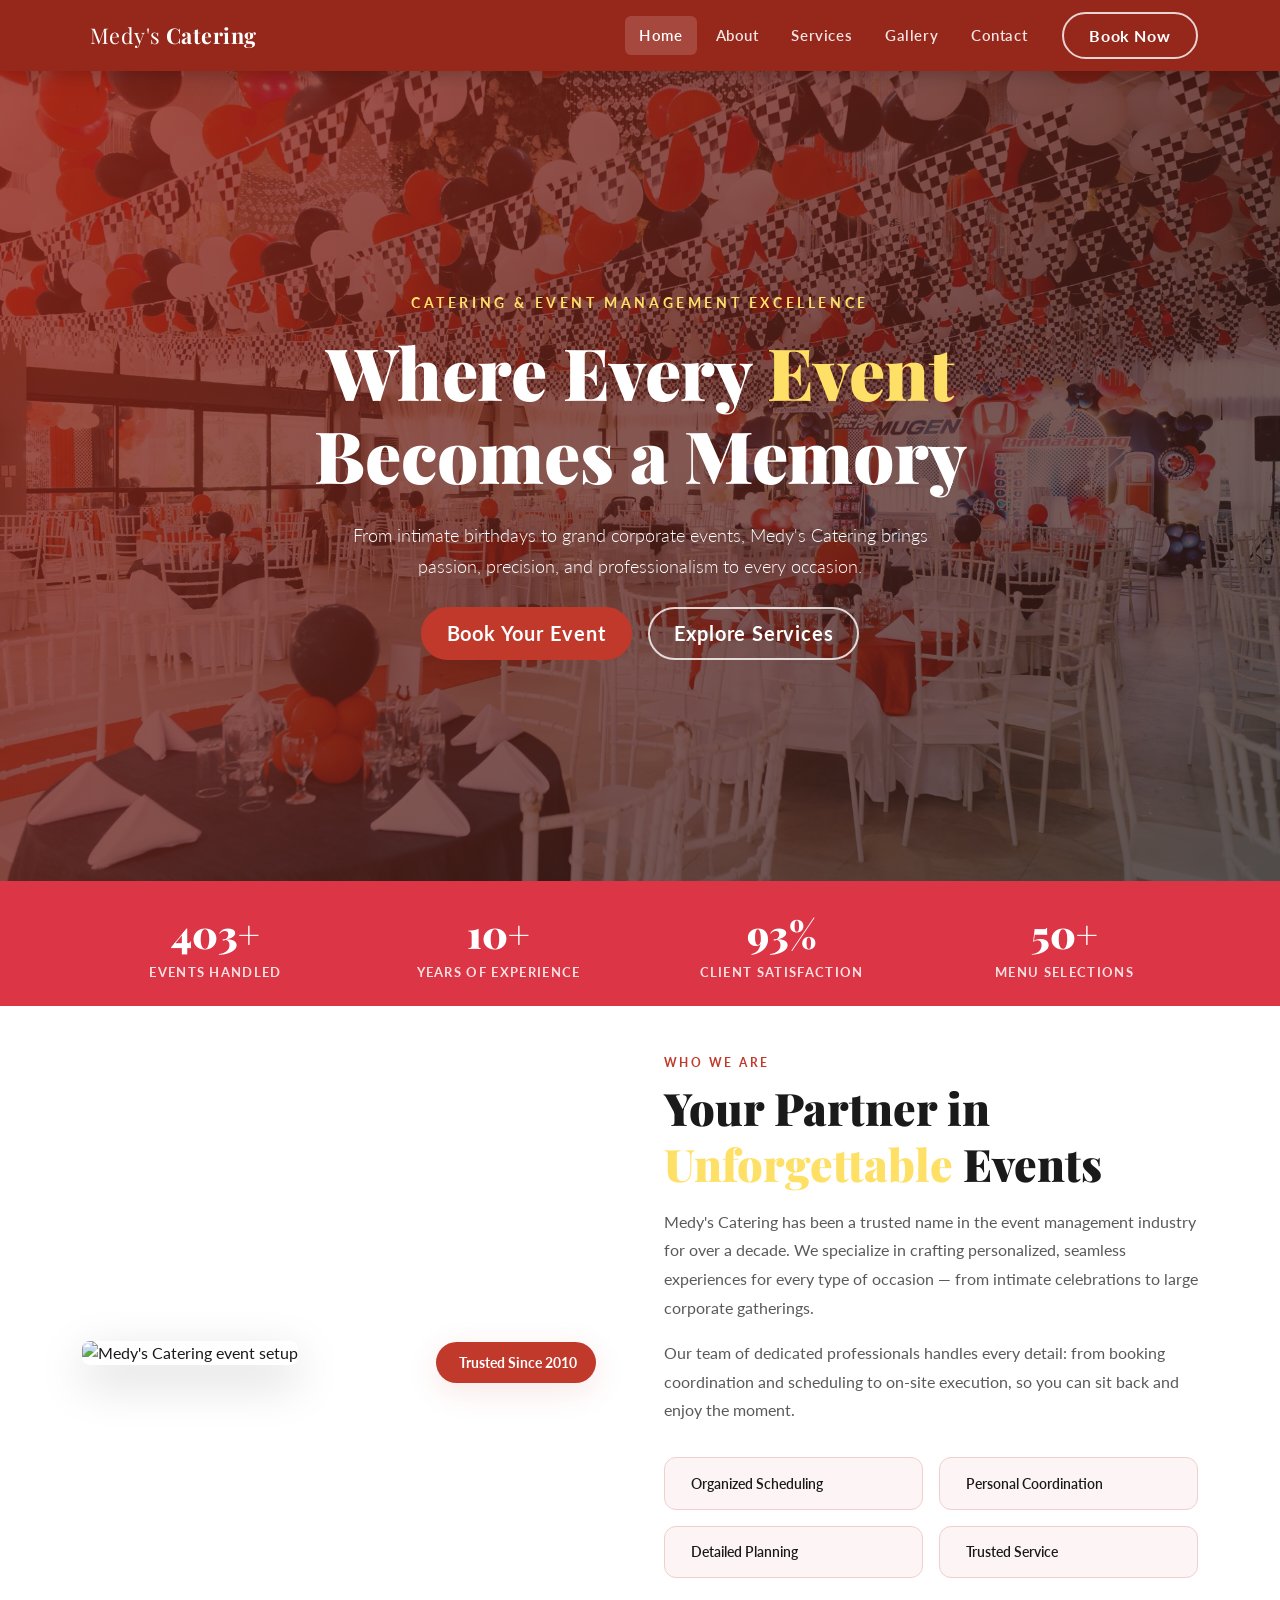
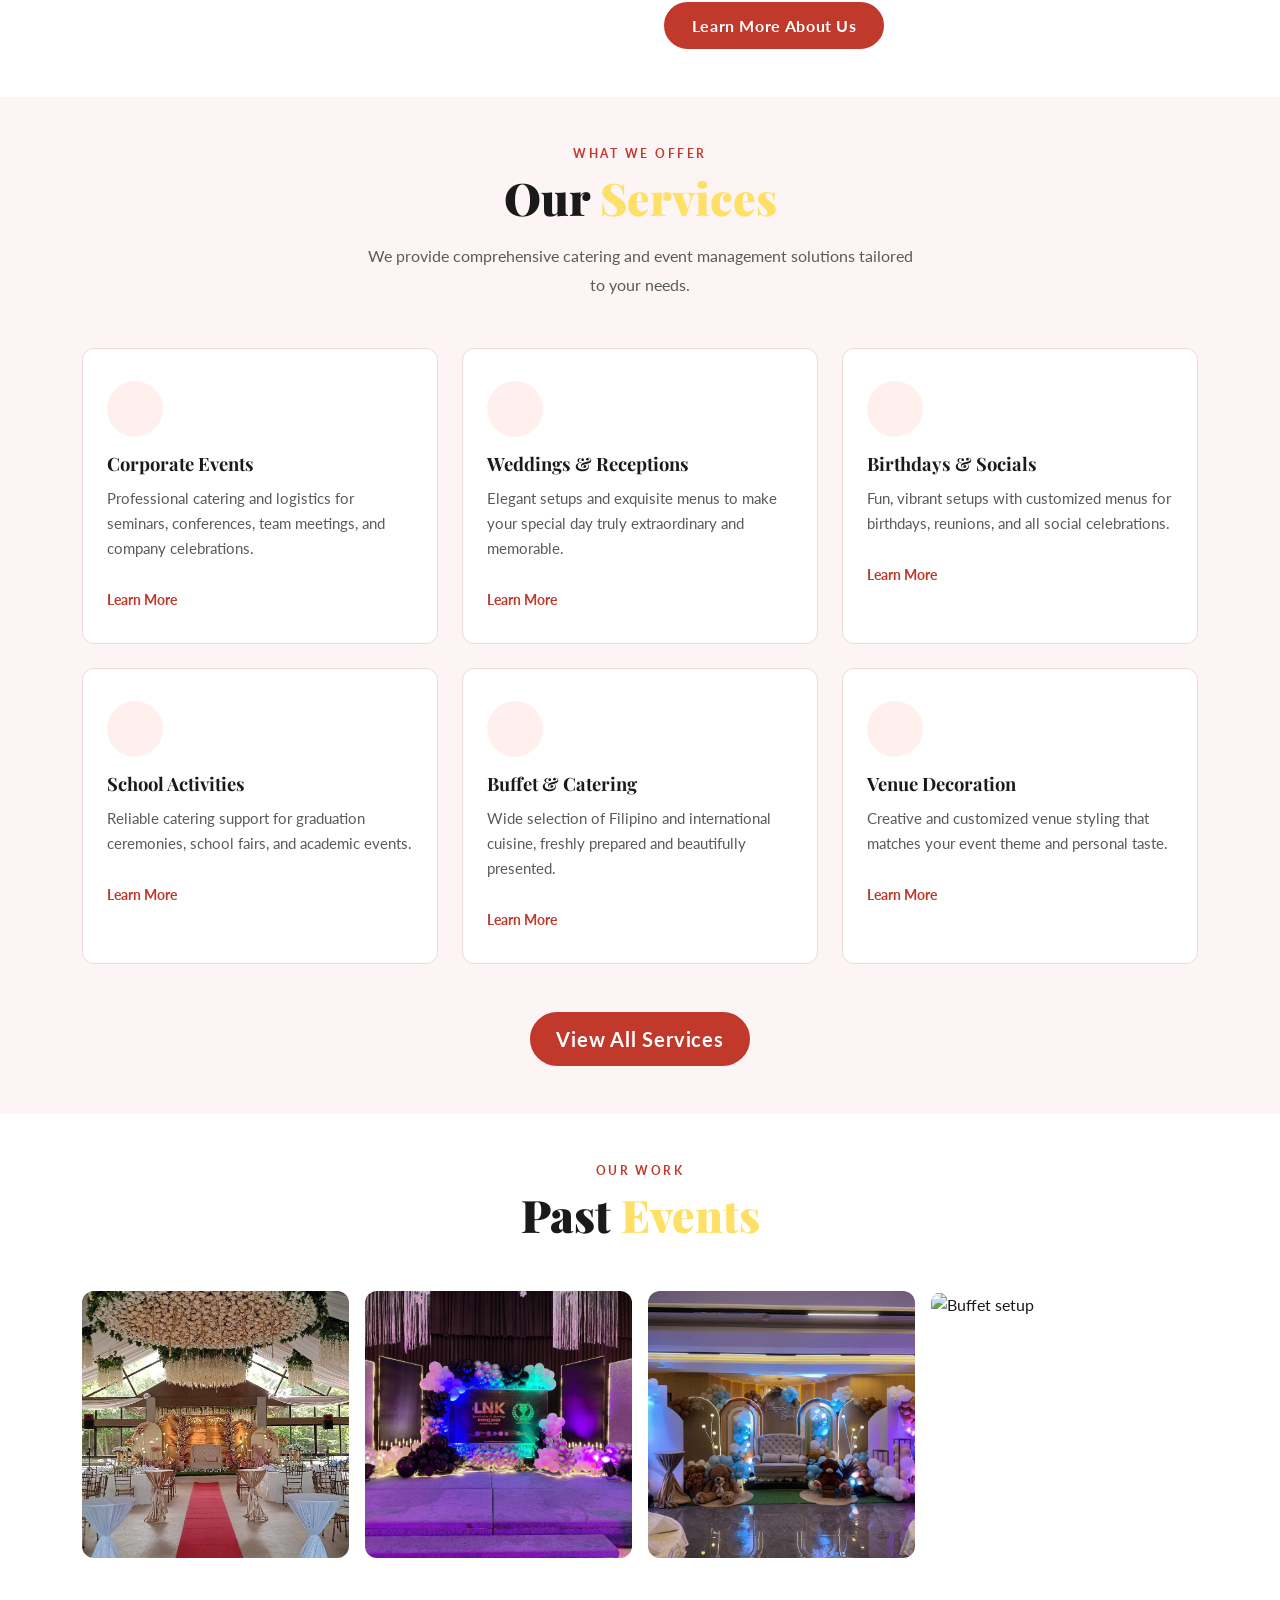
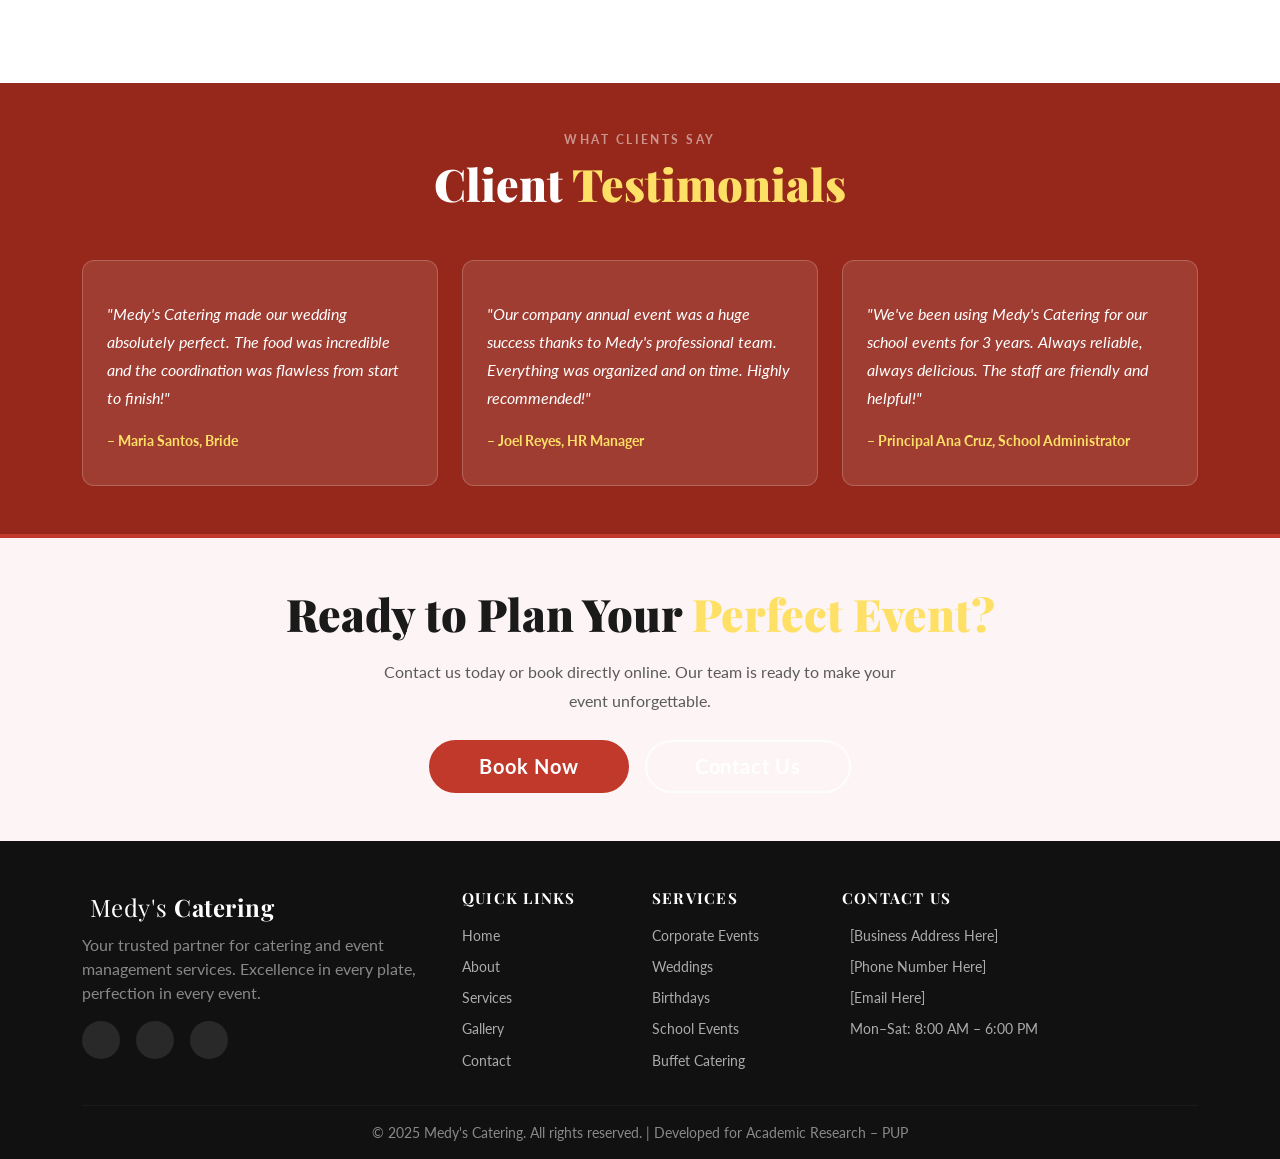
==== index.html @ e6674b58 "adding booking site" ====
<!DOCTYPE html>
<html lang="en">
<head>
  <meta charset="UTF-8" />
  <meta name="viewport" content="width=device-width, initial-scale=1.0"/>
  <title>Medy's Catering – Home</title>
  <!-- Bootstrap 5 CSS -->
  <link href="https://cdnjs.cloudflare.com/ajax/libs/bootstrap/5.3.2/css/bootstrap.min.css" rel="stylesheet"/>
  <!-- Bootstrap Icons -->
  <link href="https://cdnjs.cloudflare.com/ajax/libs/bootstrap-icons/1.11.3/font/bootstrap-icons.min.css" rel="stylesheet"/>
  <!-- Google Fonts -->
  <link href="https://fonts.googleapis.com/css2?family=Playfair+Display:wght@700;900&family=Lato:wght@300;400;700&display=swap" rel="stylesheet"/>
  <link rel="stylesheet" href="assets/style.css"/>
</head>
<body>

<!-- ========== NAVBAR ========== -->
<nav class="navbar navbar-expand-lg navbar-dark sticky-top mc-navbar">
  <div class="container">
    <a class="navbar-brand d-flex align-items-center gap-2" href="index.html">
      <span class="mc-logo-icon"><i class="bi bi-award-fill"></i></span>
      <span class="mc-brand-text">Medy's<strong> Catering</strong></span>
    </a>
    <button class="navbar-toggler" type="button" data-bs-toggle="collapse" data-bs-target="#navMenu">
      <span class="navbar-toggler-icon"></span>
    </button>
    <div class="collapse navbar-collapse" id="navMenu">
      <ul class="navbar-nav ms-auto align-items-lg-center gap-lg-1">
        <li class="nav-item"><a class="nav-link active" href="index.html">Home</a></li>
        <li class="nav-item"><a class="nav-link" href="about.html">About</a></li>
        <li class="nav-item"><a class="nav-link" href="services.html">Services</a></li>
        <li class="nav-item"><a class="nav-link" href="gallery.html">Gallery</a></li>
        <li class="nav-item"><a class="nav-link" href="contact.html">Contact</a></li>
        <li class="nav-item ms-lg-3">
          <a class="btn mc-btn-outline" href="booking.html">Book Now</a>
        </li>
      </ul>
    </div>
  </div>
</nav>

<!-- ========== HERO ========== -->
<section class="mc-hero d-flex align-items-center">
  <div class="mc-hero-overlay"></div>
  <div class="container position-relative z-1 text-white text-center py-5">
    <p class="mc-hero-tagline animate-fade-up">Catering &amp; Event Management Excellence</p>
    <h1 class="mc-hero-title animate-fade-up delay-1">Where Every <span class="mc-accent">Event</span><br>Becomes a Memory</h1>
    <p class="mc-hero-sub animate-fade-up delay-2 mx-auto">From intimate birthdays to grand corporate events, Medy's Catering brings passion, precision, and professionalism to every occasion.</p>
    <div class="d-flex flex-wrap justify-content-center gap-3 mt-4 animate-fade-up delay-3">
      <a href="booking.html" class="btn mc-btn-primary btn-lg px-4">Book Your Event</a>
      <a href="services.html" class="btn mc-btn-outline btn-lg px-4">Explore Services</a>
    </div>
  </div>
</section>

<!-- ========== STATS STRIP ========== -->
<section class="mc-stats py-4 bg-danger text-white">
  <div class="container">
    <div class="row text-center g-3">
      <div class="col-6 col-md-3">
        <div class="mc-stat-num">500+</div>
        <div class="mc-stat-label">Events Handled</div>
      </div>
      <div class="col-6 col-md-3">
        <div class="mc-stat-num">10+</div>
        <div class="mc-stat-label">Years of Experience</div>
      </div>
      <div class="col-6 col-md-3">
        <div class="mc-stat-num">98%</div>
        <div class="mc-stat-label">Client Satisfaction</div>
      </div>
      <div class="col-6 col-md-3">
        <div class="mc-stat-num">50+</div>
        <div class="mc-stat-label">Menu Selections</div>
      </div>
    </div>
  </div>
</section>

<!-- ========== INTRO SECTION ========== -->
<section class="py-5 mc-section">
  <div class="container">
    <div class="row align-items-center g-5">
      <div class="col-lg-6">
        <!-- REPLACE: photo from a past event handled by Medy's Catering (indoor dining setup or buffet table) -->
        <div class="mc-img-frame">
          <img src="https://images.unsplash.com/photo-1555244162-803834f70033?w=800&q=80" 
               alt="Medy's Catering event setup" class="img-fluid rounded-3 shadow-lg"/>
          <!-- ^^^ COMMENT: Replace src above with actual past event photo from Medy's Catering ^^^ -->
          <div class="mc-img-badge">
            <i class="bi bi-star-fill me-1"></i> Trusted Since 2010
          </div>
        </div>
      </div>
      <div class="col-lg-6">
        <p class="mc-section-pre">Who We Are</p>
        <h2 class="mc-section-title">Your Partner in <span class="mc-accent">Unforgettable</span> Events</h2>
        <p class="mc-body-text">Medy's Catering has been a trusted name in the event management industry for over a decade. We specialize in crafting personalized, seamless experiences for every type of occasion — from intimate celebrations to large corporate gatherings.</p>
        <p class="mc-body-text">Our team of dedicated professionals handles every detail: from booking coordination and scheduling to on-site execution, so you can sit back and enjoy the moment.</p>
        <div class="row g-3 mt-2">
          <div class="col-6">
            <div class="mc-feature-card">
              <i class="bi bi-calendar-check mc-feature-icon"></i>
              <p class="mb-0">Organized Scheduling</p>
            </div>
          </div>
          <div class="col-6">
            <div class="mc-feature-card">
              <i class="bi bi-chat-heart mc-feature-icon"></i>
              <p class="mb-0">Personal Coordination</p>
            </div>
          </div>
          <div class="col-6">
            <div class="mc-feature-card">
              <i class="bi bi-clipboard2-check mc-feature-icon"></i>
              <p class="mb-0">Detailed Planning</p>
            </div>
          </div>
          <div class="col-6">
            <div class="mc-feature-card">
              <i class="bi bi-shield-check mc-feature-icon"></i>
              <p class="mb-0">Trusted Service</p>
            </div>
          </div>
        </div>
        <a href="about.html" class="btn mc-btn-primary mt-4">Learn More About Us</a>
      </div>
    </div>
  </div>
</section>

<!-- ========== SERVICES PREVIEW ========== -->
<section class="py-5 mc-section mc-section-alt">
  <div class="container">
    <div class="text-center mb-5">
      <p class="mc-section-pre">What We Offer</p>
      <h2 class="mc-section-title">Our <span class="mc-accent">Services</span></h2>
      <p class="mc-body-text mx-auto" style="max-width:550px;">We provide comprehensive catering and event management solutions tailored to your needs.</p>
    </div>
    <div class="row g-4">
      <div class="col-md-6 col-lg-4">
        <div class="mc-service-card h-100">
          <div class="mc-service-icon"><i class="bi bi-building"></i></div>
          <h5 class="mc-service-title">Corporate Events</h5>
          <p class="mc-service-desc">Professional catering and logistics for seminars, conferences, team meetings, and company celebrations.</p>
          <a href="services.html" class="mc-link">Learn More <i class="bi bi-arrow-right"></i></a>
        </div>
      </div>
      <div class="col-md-6 col-lg-4">
        <div class="mc-service-card h-100">
          <div class="mc-service-icon"><i class="bi bi-heart"></i></div>
          <h5 class="mc-service-title">Weddings & Receptions</h5>
          <p class="mc-service-desc">Elegant setups and exquisite menus to make your special day truly extraordinary and memorable.</p>
          <a href="services.html" class="mc-link">Learn More <i class="bi bi-arrow-right"></i></a>
        </div>
      </div>
      <div class="col-md-6 col-lg-4">
        <div class="mc-service-card h-100">
          <div class="mc-service-icon"><i class="bi bi-balloon-heart"></i></div>
          <h5 class="mc-service-title">Birthdays & Socials</h5>
          <p class="mc-service-desc">Fun, vibrant setups with customized menus for birthdays, reunions, and all social celebrations.</p>
          <a href="services.html" class="mc-link">Learn More <i class="bi bi-arrow-right"></i></a>
        </div>
      </div>
      <div class="col-md-6 col-lg-4">
        <div class="mc-service-card h-100">
          <div class="mc-service-icon"><i class="bi bi-mortarboard"></i></div>
          <h5 class="mc-service-title">School Activities</h5>
          <p class="mc-service-desc">Reliable catering support for graduation ceremonies, school fairs, and academic events.</p>
          <a href="services.html" class="mc-link">Learn More <i class="bi bi-arrow-right"></i></a>
        </div>
      </div>
      <div class="col-md-6 col-lg-4">
        <div class="mc-service-card h-100">
          <div class="mc-service-icon"><i class="bi bi-utensils"></i></div>
          <h5 class="mc-service-title">Buffet & Catering</h5>
          <p class="mc-service-desc">Wide selection of Filipino and international cuisine, freshly prepared and beautifully presented.</p>
          <a href="services.html" class="mc-link">Learn More <i class="bi bi-arrow-right"></i></a>
        </div>
      </div>
      <div class="col-md-6 col-lg-4">
        <div class="mc-service-card h-100">
          <div class="mc-service-icon"><i class="bi bi-layout-text-window"></i></div>
          <h5 class="mc-service-title">Venue Decoration</h5>
          <p class="mc-service-desc">Creative and customized venue styling that matches your event theme and personal taste.</p>
          <a href="services.html" class="mc-link">Learn More <i class="bi bi-arrow-right"></i></a>
        </div>
      </div>
    </div>
    <div class="text-center mt-5">
      <a href="services.html" class="btn mc-btn-primary btn-lg px-4">View All Services</a>
    </div>
  </div>
</section>

<!-- ========== GALLERY TEASER ========== -->
<section class="py-5 mc-section">
  <div class="container">
    <div class="text-center mb-5">
      <p class="mc-section-pre">Our Work</p>
      <h2 class="mc-section-title">Past <span class="mc-accent">Events</span></h2>
    </div>
    <div class="row g-3">
      <!-- COMMENT: Replace all img src below with actual past event photos from Medy's Catering -->
      <div class="col-6 col-md-4 col-lg-3">
        <div class="mc-gallery-thumb">
          <!-- REPLACE: photo of a Medy's Catering past wedding/reception event -->
          <img src="pictures/pic2.jpg" alt="Wedding event" class="img-fluid"/>
          <div class="mc-gallery-overlay"><span>Wedding Reception</span></div>
        </div>
      </div>
      <div class="col-6 col-md-4 col-lg-3">
        <div class="mc-gallery-thumb">
          <!-- REPLACE: photo of a Medy's Catering past corporate event -->
          <img src="pictures/piccorp1.jpg" alt="Corporate event" class="img-fluid"/>
          <div class="mc-gallery-overlay"><span>Corporate Event</span></div>
        </div>
      </div>
      <div class="col-6 col-md-4 col-lg-3">
        <div class="mc-gallery-thumb">
          <!-- REPLACE: photo of a Medy's Catering past birthday event -->
          <img src="pictures/picbirth.jpg" alt="Birthday party" class="img-fluid"/>
          <div class="mc-gallery-overlay"><span>Birthday Party</span></div>
        </div>
      </div>
      <div class="col-6 col-md-4 col-lg-3">
        <div class="mc-gallery-thumb">
          <!-- REPLACE: photo of a Medy's Catering past buffet/food setup -->
          <img src="https://images.unsplash.com/photo-1555244162-803834f70033?w=400&q=80" alt="Buffet setup" class="img-fluid"/>
          <div class="mc-gallery-overlay"><span>Buffet Setup</span></div>
        </div>
      </div>
    </div>
    <div class="text-center mt-4">
      <a href="gallery.html" class="btn mc-btn-outline btn-lg px-4">View Full Gallery</a>
    </div>
  </div>
</section>

<!-- ========== TESTIMONIALS ========== -->
<section class="py-5 mc-section mc-section-red text-white">
  <div class="container">
    <div class="text-center mb-5">
      <p class="mc-section-pre text-white-50">What Clients Say</p>
      <h2 class="mc-section-title text-white">Client <span style="color:#ffe066">Testimonials</span></h2>
    </div>
    <div class="row g-4">
      <div class="col-md-4">
        <div class="mc-testimonial-card">
          <div class="mc-stars mb-2"><i class="bi bi-star-fill"></i><i class="bi bi-star-fill"></i><i class="bi bi-star-fill"></i><i class="bi bi-star-fill"></i><i class="bi bi-star-fill"></i></div>
          <p>"Medy's Catering made our wedding absolutely perfect. The food was incredible and the coordination was flawless from start to finish!"</p>
          <div class="mc-testimonial-author">– Maria Santos, Bride</div>
        </div>
      </div>
      <div class="col-md-4">
        <div class="mc-testimonial-card">
          <div class="mc-stars mb-2"><i class="bi bi-star-fill"></i><i class="bi bi-star-fill"></i><i class="bi bi-star-fill"></i><i class="bi bi-star-fill"></i><i class="bi bi-star-fill"></i></div>
          <p>"Our company annual event was a huge success thanks to Medy's professional team. Everything was organized and on time. Highly recommended!"</p>
          <div class="mc-testimonial-author">– Joel Reyes, HR Manager</div>
        </div>
      </div>
      <div class="col-md-4">
        <div class="mc-testimonial-card">
          <div class="mc-stars mb-2"><i class="bi bi-star-fill"></i><i class="bi bi-star-fill"></i><i class="bi bi-star-fill"></i><i class="bi bi-star-fill"></i><i class="bi bi-star-half"></i></div>
          <p>"We've been using Medy's Catering for our school events for 3 years. Always reliable, always delicious. The staff are friendly and helpful!"</p>
          <div class="mc-testimonial-author">– Principal Ana Cruz, School Administrator</div>
        </div>
      </div>
    </div>
  </div>
</section>

<!-- ========== CTA ========== -->
<section class="py-5 mc-cta text-center">
  <div class="container">
    <h2 class="mc-section-title">Ready to Plan Your <span class="mc-accent">Perfect Event?</span></h2>
    <p class="mc-body-text mx-auto mb-4" style="max-width:520px;">Contact us today or book directly online. Our team is ready to make your event unforgettable.</p>
    <div class="d-flex flex-wrap justify-content-center gap-3">
      <a href="booking.html" class="btn mc-btn-primary btn-lg px-5">Book Now</a>
      <a href="contact.html" class="btn mc-btn-outline btn-lg px-5">Contact Us</a>
    </div>
  </div>
</section>

<!-- ========== FOOTER ========== -->
<footer class="mc-footer pt-5 pb-3">
  <div class="container">
    <div class="row g-4">
      <div class="col-lg-4">
        <div class="mc-brand-text fs-4 mb-2"><i class="bi bi-award-fill mc-accent me-2"></i>Medy's<strong> Catering</strong></div>
        <p class="text-white-50">Your trusted partner for catering and event management services. Excellence in every plate, perfection in every event.</p>
        <div class="d-flex gap-3 mt-3">
          <a href="#" class="mc-social-icon"><i class="bi bi-facebook"></i></a>
          <a href="#" class="mc-social-icon"><i class="bi bi-instagram"></i></a>
          <a href="#" class="mc-social-icon"><i class="bi bi-messenger"></i></a>
        </div>
      </div>
      <div class="col-6 col-lg-2">
        <h6 class="mc-footer-heading">Quick Links</h6>
        <ul class="mc-footer-links">
          <li><a href="index.html">Home</a></li>
          <li><a href="about.html">About</a></li>
          <li><a href="services.html">Services</a></li>
          <li><a href="gallery.html">Gallery</a></li>
          <li><a href="contact.html">Contact</a></li>
        </ul>
      </div>
      <div class="col-6 col-lg-2">
        <h6 class="mc-footer-heading">Services</h6>
        <ul class="mc-footer-links">
          <li><a href="services.html">Corporate Events</a></li>
          <li><a href="services.html">Weddings</a></li>
          <li><a href="services.html">Birthdays</a></li>
          <li><a href="services.html">School Events</a></li>
          <li><a href="services.html">Buffet Catering</a></li>
        </ul>
      </div>
      <div class="col-lg-4">
        <h6 class="mc-footer-heading">Contact Us</h6>
        <ul class="mc-footer-links">
          <li><i class="bi bi-geo-alt-fill mc-accent me-2"></i><!-- REPLACE: Add actual address of Medy's Catering --> [Business Address Here]</li>
          <li><i class="bi bi-telephone-fill mc-accent me-2"></i><!-- REPLACE: Add actual phone number --> [Phone Number Here]</li>
          <li><i class="bi bi-envelope-fill mc-accent me-2"></i><!-- REPLACE: Add actual email --> [Email Here]</li>
          <li><i class="bi bi-clock-fill mc-accent me-2"></i>Mon–Sat: 8:00 AM – 6:00 PM</li>
        </ul>
      </div>
    </div>
    <hr class="mc-footer-hr mt-4"/>
    <p class="text-center text-white-50 small mb-0">&copy; 2025 Medy's Catering. All rights reserved. | Developed for Academic Research – PUP</p>
  </div>
</footer>

<!-- Bootstrap JS -->
<script src="https://cdnjs.cloudflare.com/ajax/libs/bootstrap/5.3.2/js/bootstrap.bundle.min.js"></script>
<script src="assets/script.js"></script>
</body>
</html>
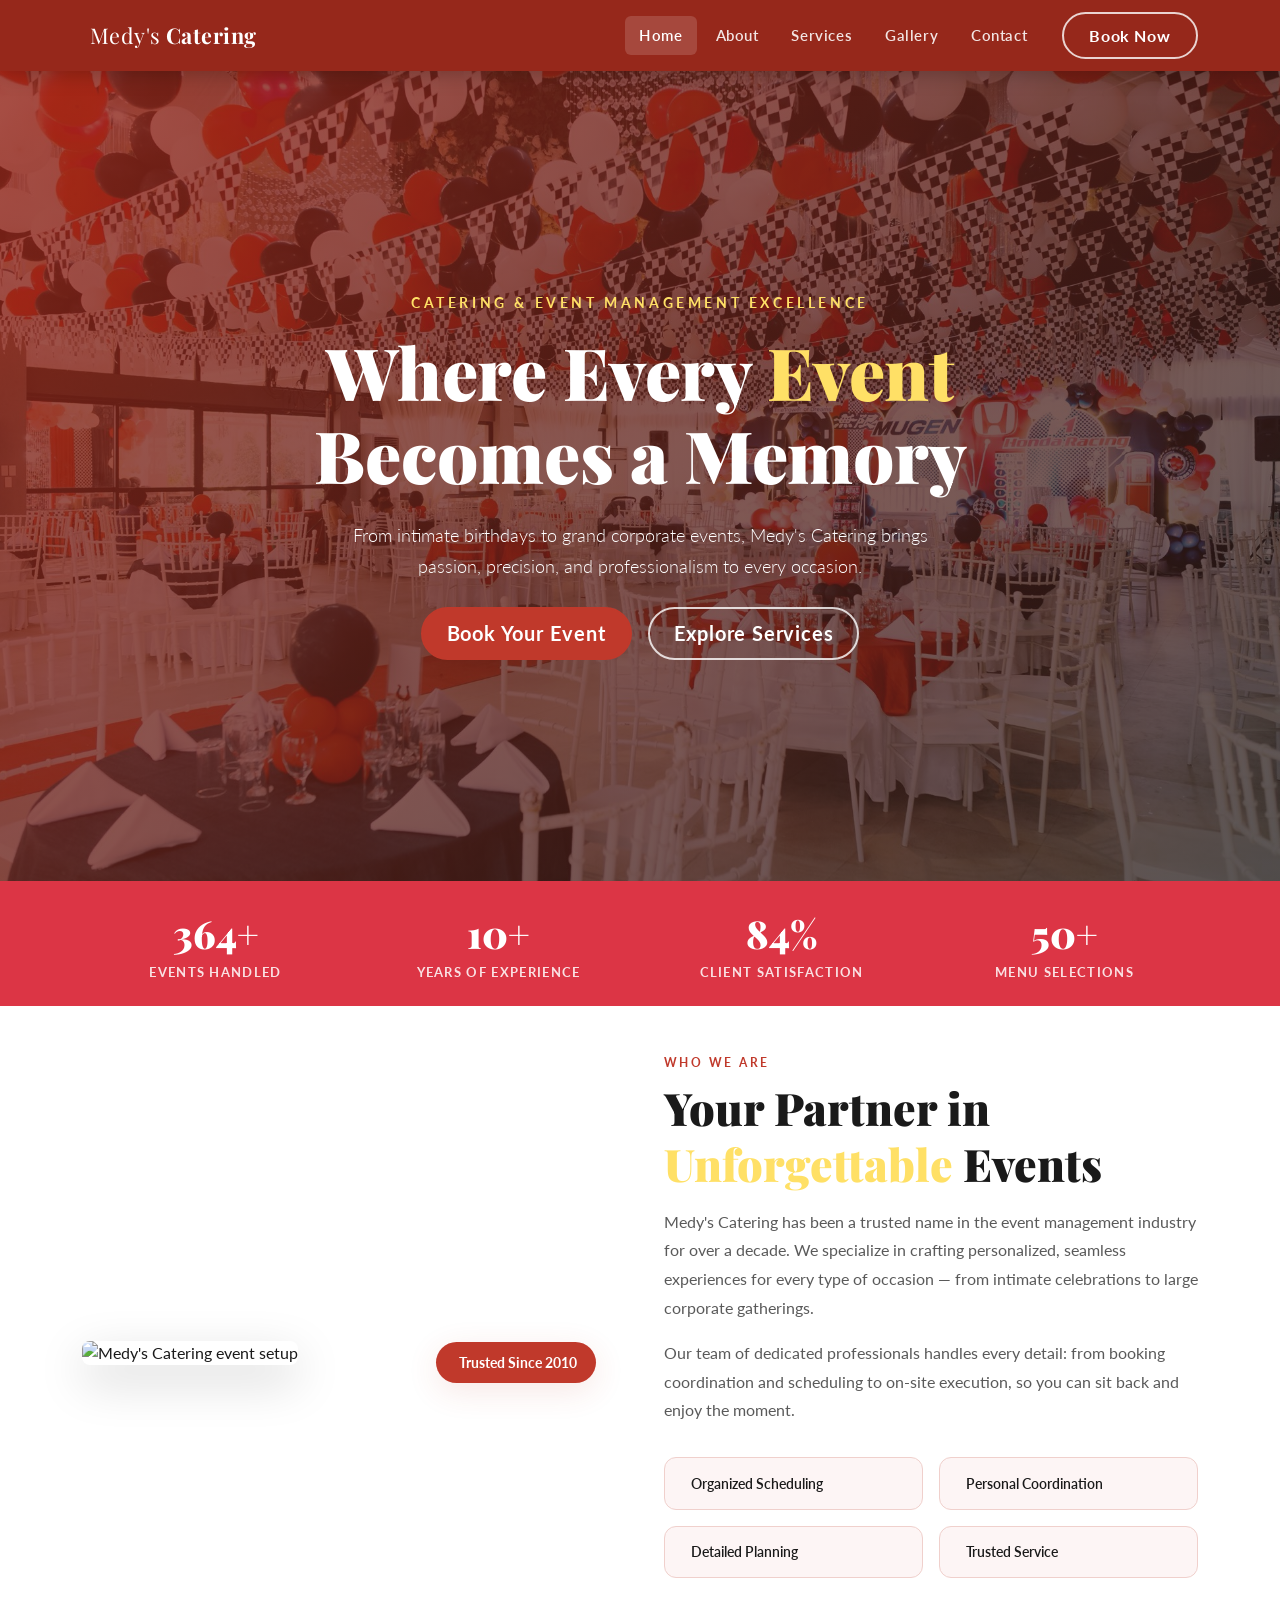
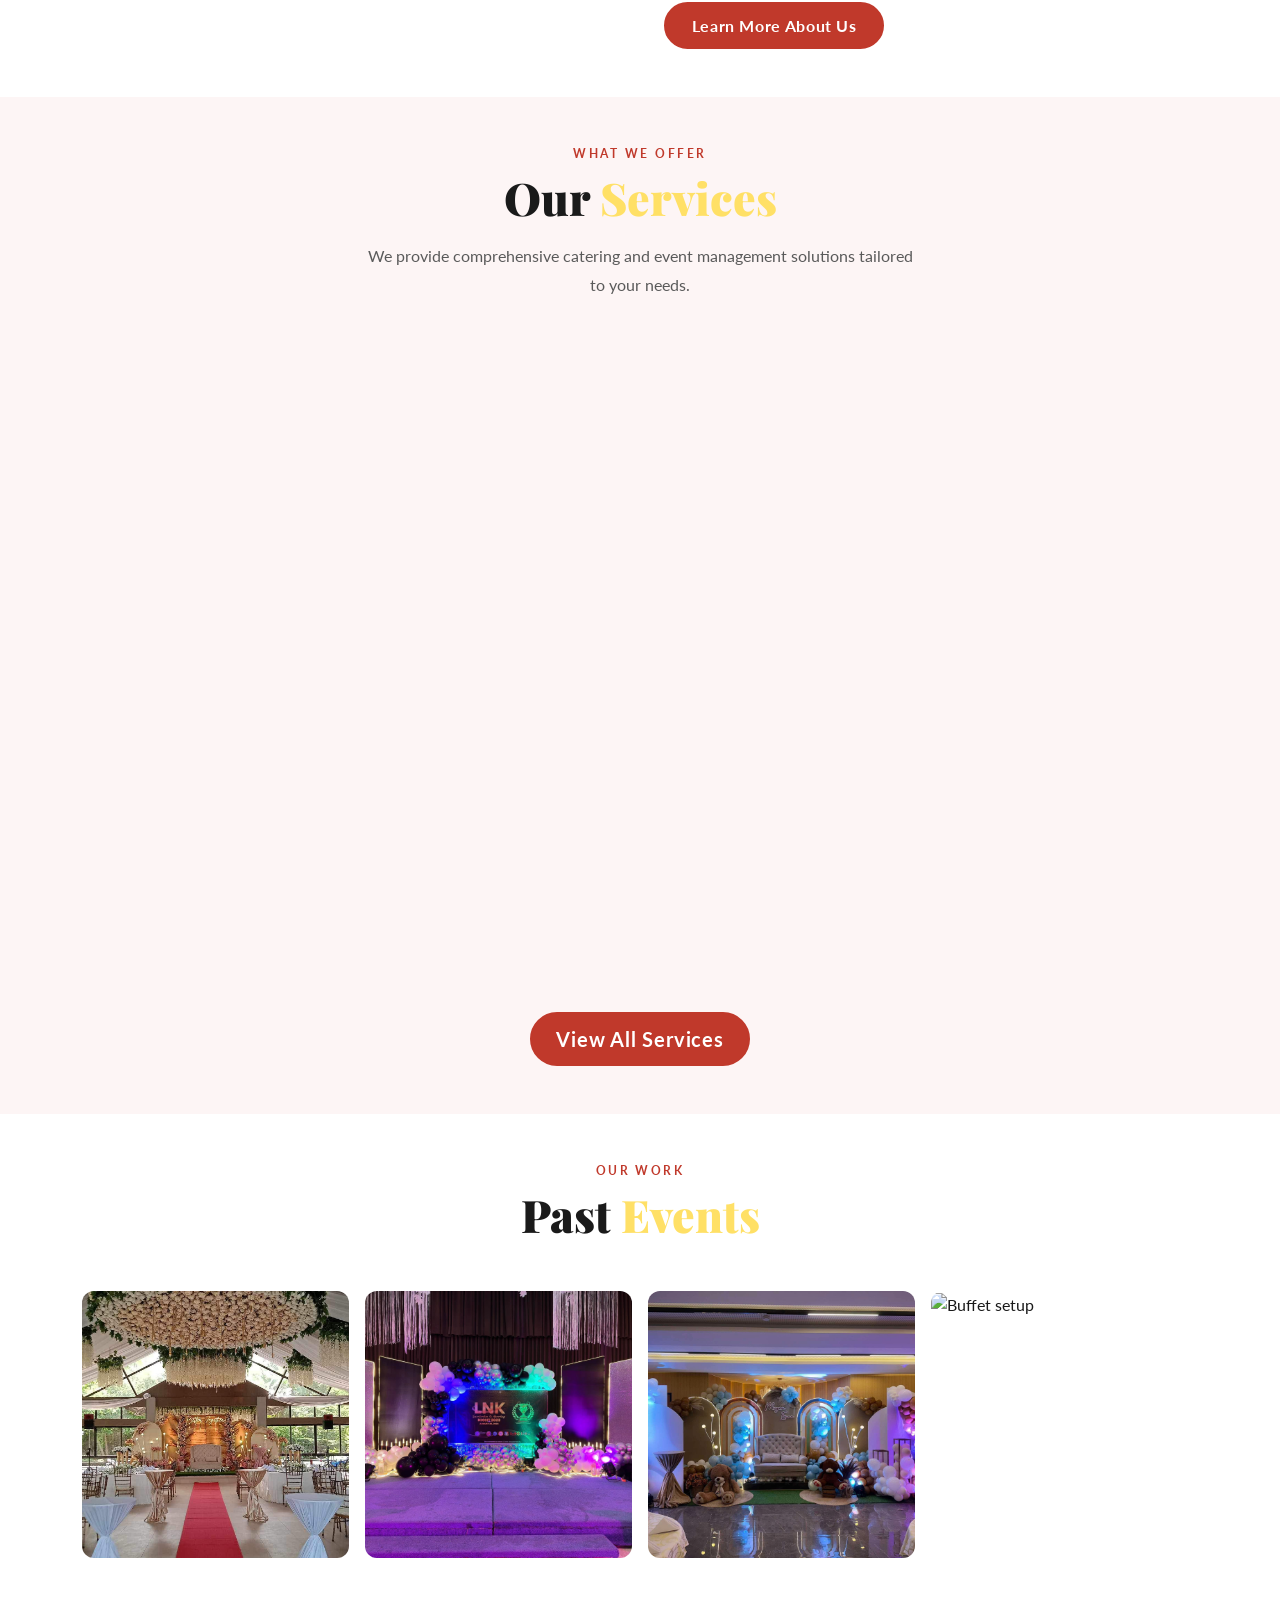
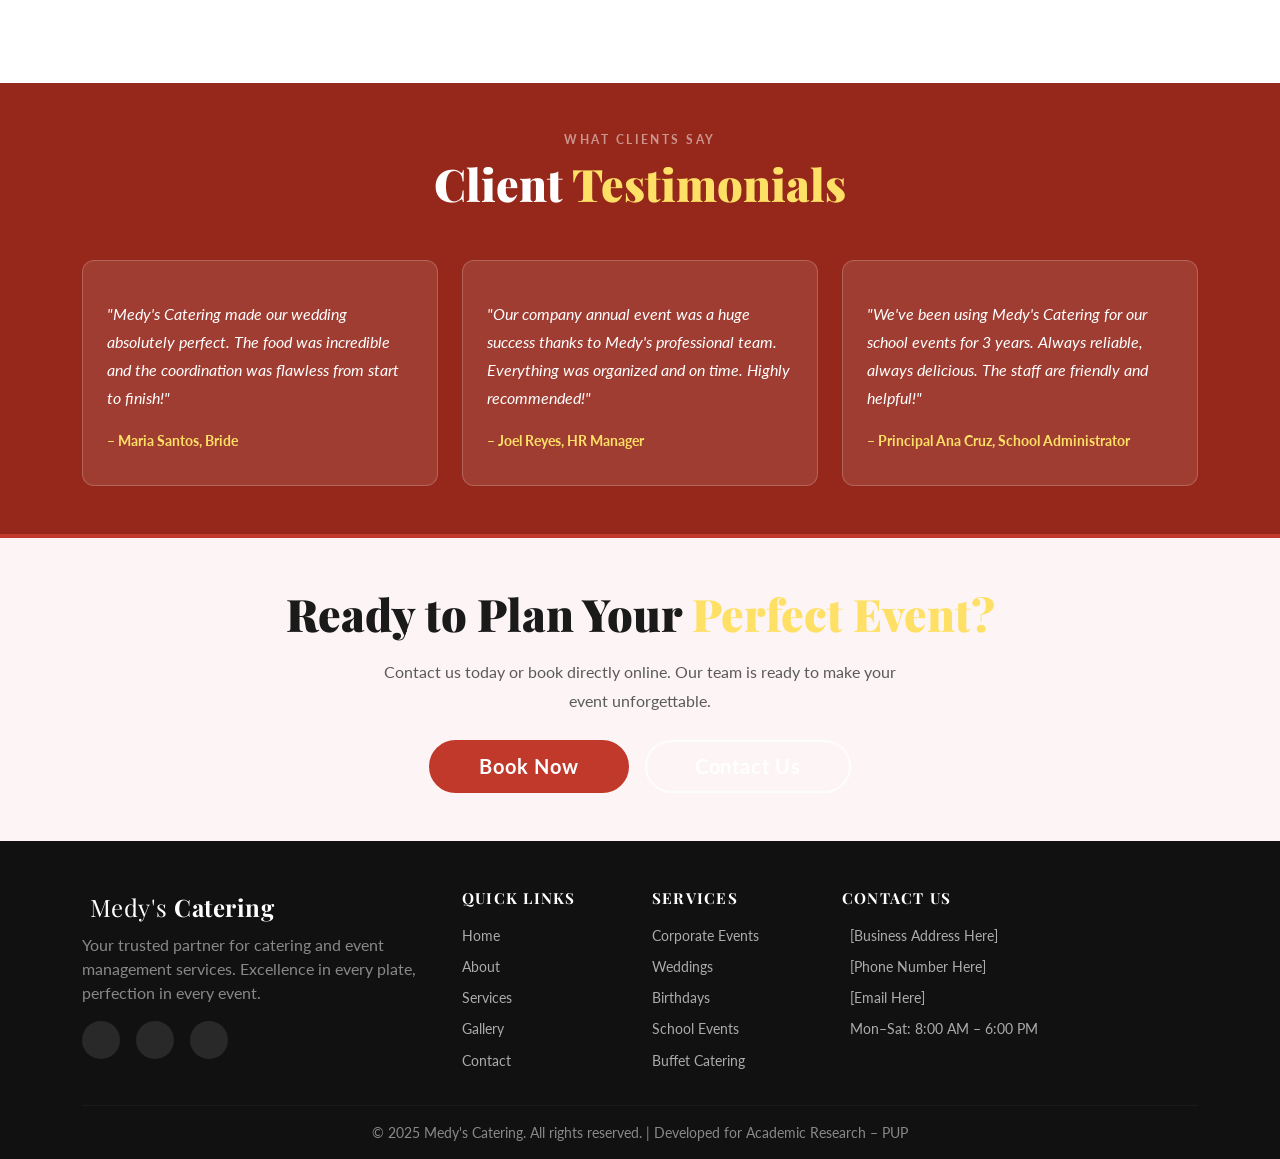
==== commit 172c6a5b: "removing shits" ====
--- a/index.html
+++ b/index.html
@@ -4,11 +4,8 @@
   <meta charset="UTF-8" />
   <meta name="viewport" content="width=device-width, initial-scale=1.0"/>
   <title>Medy's Catering – Home</title>
-  <!-- Bootstrap 5 CSS -->
   <link href="https://cdnjs.cloudflare.com/ajax/libs/bootstrap/5.3.2/css/bootstrap.min.css" rel="stylesheet"/>
-  <!-- Bootstrap Icons -->
   <link href="https://cdnjs.cloudflare.com/ajax/libs/bootstrap-icons/1.11.3/font/bootstrap-icons.min.css" rel="stylesheet"/>
-  <!-- Google Fonts -->
   <link href="https://fonts.googleapis.com/css2?family=Playfair+Display:wght@700;900&family=Lato:wght@300;400;700&display=swap" rel="stylesheet"/>
   <link rel="stylesheet" href="assets/style.css"/>
 </head>
@@ -237,7 +234,7 @@
   </div>
 </section>
 
-<!-- ========== TESTIMONIALS ========== -->
+<!-- review -->
 <section class="py-5 mc-section mc-section-red text-white">
   <div class="container">
     <div class="text-center mb-5">
@@ -330,7 +327,6 @@
   </div>
 </footer>
 
-<!-- Bootstrap JS -->
 <script src="https://cdnjs.cloudflare.com/ajax/libs/bootstrap/5.3.2/js/bootstrap.bundle.min.js"></script>
 <script src="assets/script.js"></script>
 </body>
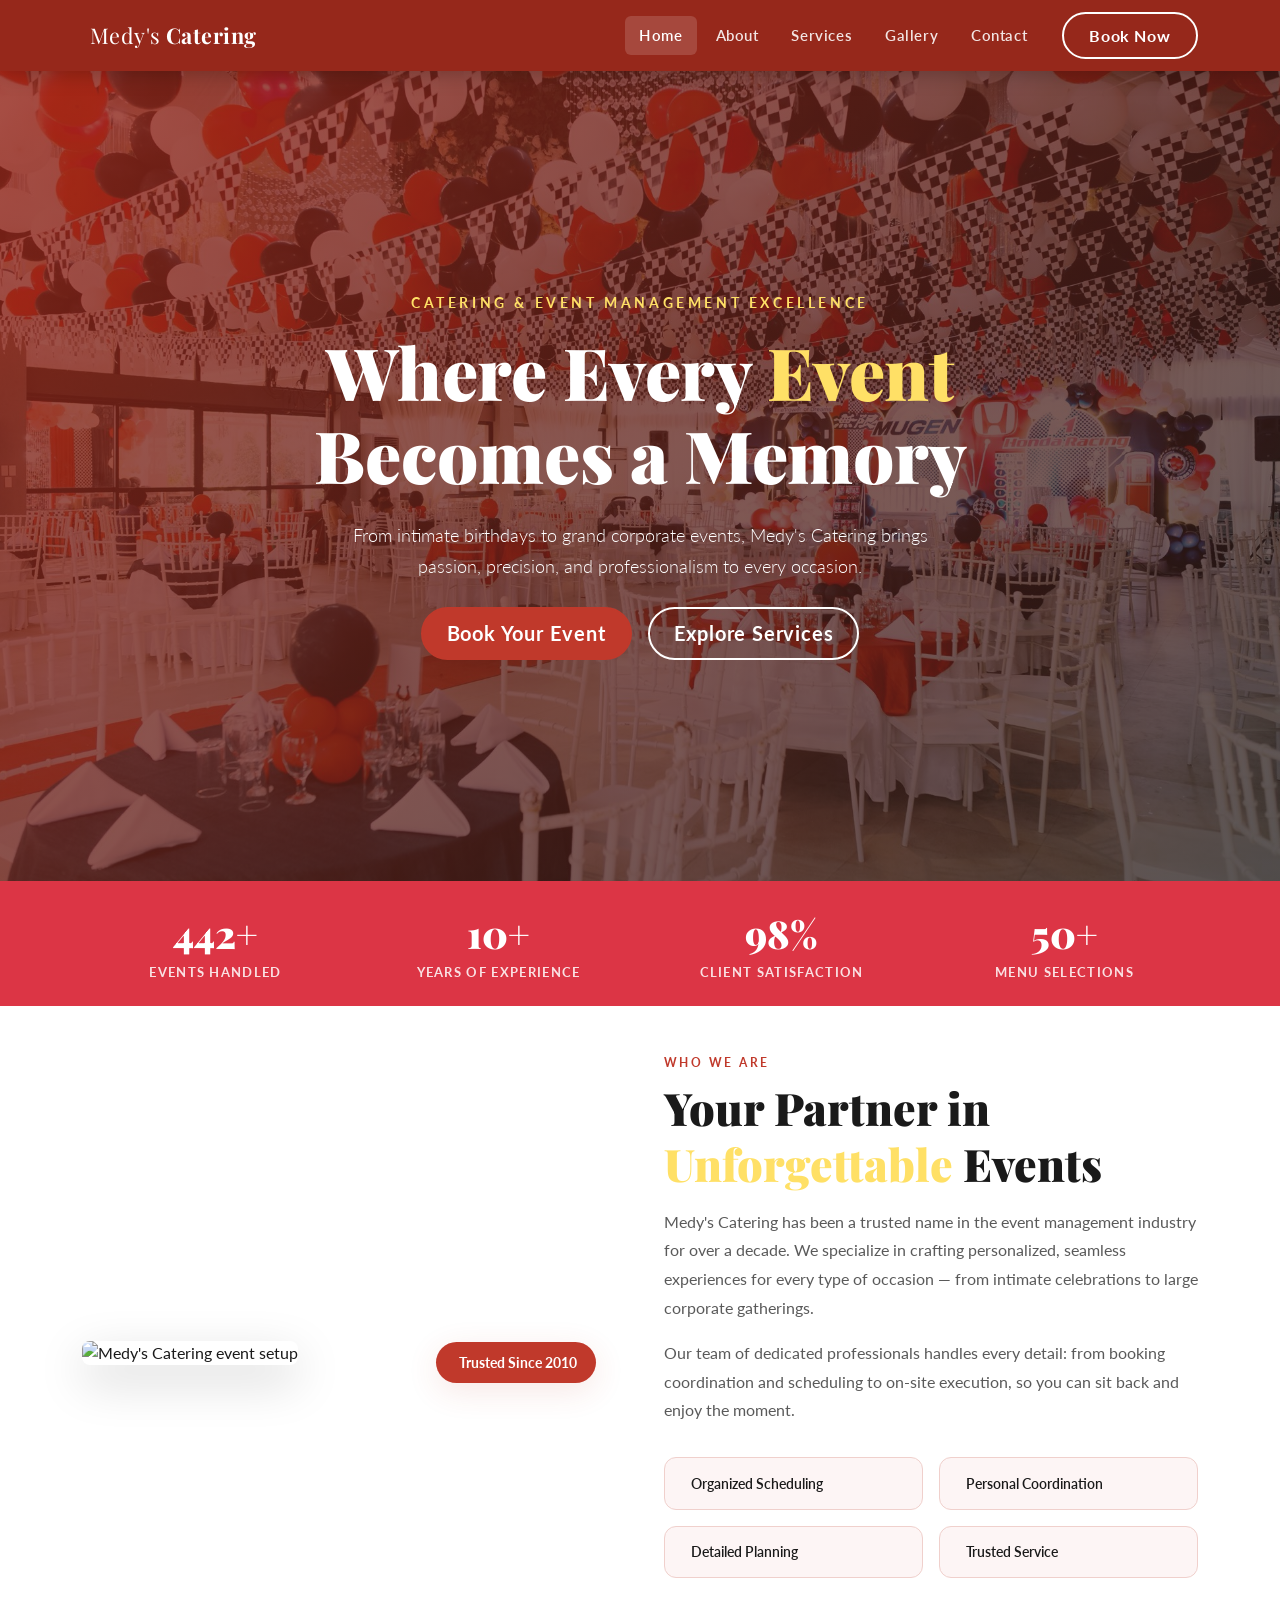
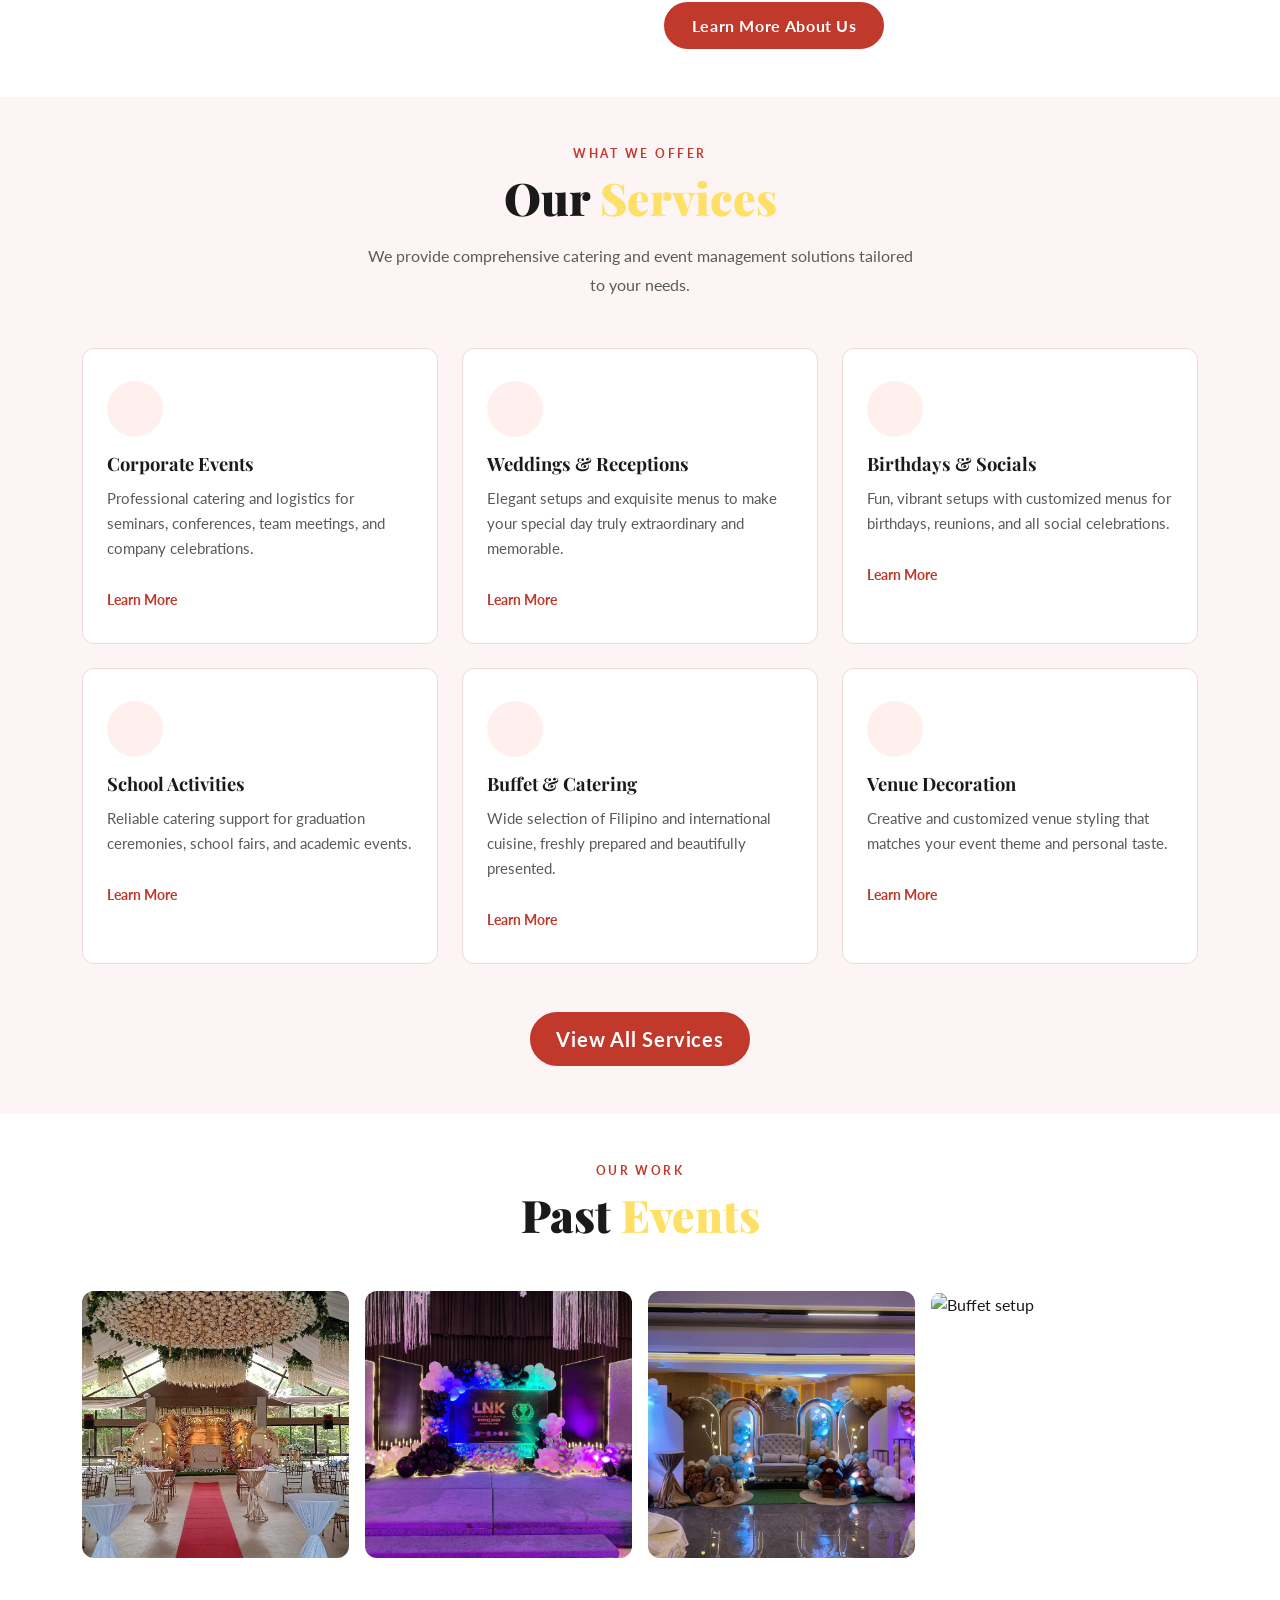
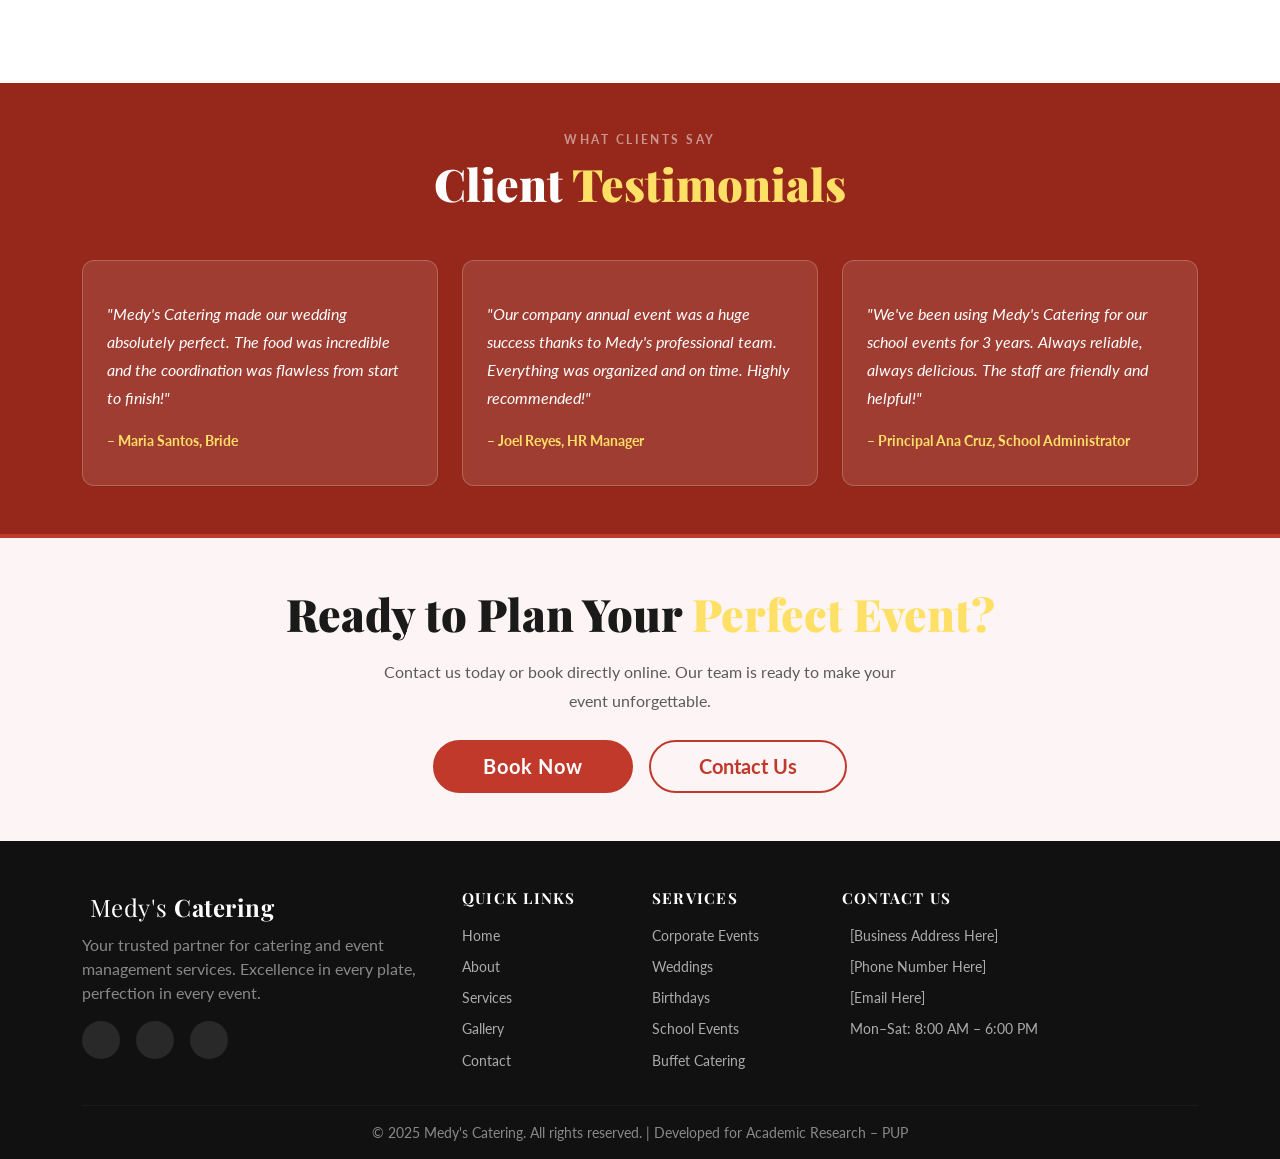
==== commit 3f8935a1: "fixing css" ====
--- a/index.html
+++ b/index.html
@@ -274,7 +274,7 @@
     <p class="mc-body-text mx-auto mb-4" style="max-width:520px;">Contact us today or book directly online. Our team is ready to make your event unforgettable.</p>
     <div class="d-flex flex-wrap justify-content-center gap-3">
       <a href="booking.html" class="btn mc-btn-primary btn-lg px-5">Book Now</a>
-      <a href="contact.html" class="btn mc-btn-outline btn-lg px-5">Contact Us</a>
+      <a href="contact.html" class="btn mc-btn-outline-red btn-lg px-5">Contact Us</a>
     </div>
   </div>
 </section>
--- a/assets/style.css
+++ b/assets/style.css
@@ -0,0 +1,716 @@
+@import url('https://fonts.googleapis.com/css2?family=Playfair+Display:wght@700;900&family=Lato:wght@300;400;700&display=swap');
+
+:root {
+  --mc-red:        #c0392b;
+  --mc-red-dark:   #96281b;
+  --mc-red-light:  #e74c3c;
+  --mc-white:      #ffffff;
+  --mc-off-white:  #fdf5f5;
+  --mc-dark:       #1a1a1a;
+  --mc-gray:       #5a5a5a;
+  --mc-light-gray: #f0f0f0;
+  --mc-gold:       #ffe066;
+  --mc-radius:     12px;
+  --mc-shadow:     0 8px 32px rgba(192,57,43,0.12);
+  --mc-transition: all 0.3s ease;
+}
+
+*, *::before, *::after { box-sizing: border-box; }
+
+body {
+  font-family: 'Lato', sans-serif;
+  color: var(--mc-dark);
+  background: var(--mc-white);
+  overflow-x: hidden;
+}
+
+h1, h2, h3, h4, h5, h6 {
+  font-family: 'Playfair Display', serif;
+  font-weight: 700;
+}
+
+img { max-width: 100%; }
+
+a { text-decoration: none; }
+
+.mc-navbar {
+  background: var(--mc-red-dark);
+  box-shadow: 0 2px 20px rgba(0,0,0,0.25);
+  padding-top: 0.75rem;
+  padding-bottom: 0.75rem;
+  transition: var(--mc-transition);
+}
+
+.mc-navbar .nav-link {
+  color: rgba(255,255,255,0.88) !important;
+  font-weight: 600;
+  font-family: 'Lato', sans-serif;
+  letter-spacing: 0.04em;
+  padding: 0.5rem 0.9rem !important;
+  border-radius: 6px;
+  transition: var(--mc-transition);
+  font-size: 0.95rem;
+}
+
+.mc-navbar .nav-link:hover,
+.mc-navbar .nav-link.active {
+  color: #fff !important;
+  background: rgba(255,255,255,0.15);
+}
+
+.mc-brand-text {
+  font-family: 'Playfair Display', serif;
+  color: #fff;
+  font-size: 1.35rem;
+  letter-spacing: 0.02em;
+}
+
+.mc-logo-icon {
+  font-size: 1.6rem;
+  color: var(--mc-gold);
+}
+
+.mc-btn-primary {
+  background: var(--mc-red);
+  color: #fff !important;
+  border: 2px solid var(--mc-red);
+  border-radius: 50px;
+  font-weight: 700;
+  font-family: 'Lato', sans-serif;
+  letter-spacing: 0.04em;
+  transition: var(--mc-transition);
+  padding: 0.6rem 1.6rem;
+}
+
+.mc-btn-primary:hover {
+  background: var(--mc-red-dark);
+  border-color: var(--mc-red-dark);
+  transform: translateY(-2px);
+  box-shadow: 0 6px 20px rgba(192,57,43,0.35);
+}
+
+.mc-btn-outline {
+  background: transparent;
+  color: #ffffff !important;
+  border: 2px solid #ffffff;
+  border-radius: 50px;
+  font-weight: 700;
+  font-family: 'Lato', sans-serif;
+  letter-spacing: 0.04em;
+  transition: var(--mc-transition);
+  padding: 0.6rem 1.6rem;
+}
+
+.mc-btn-outline:hover {
+  background: #c0392b;
+  color: #fff !important;
+  border-color: #c0392b;
+  transform: translateY(-2px);
+}
+
+.mc-btn-outline-red {
+  background: transparent;
+  color: var(--mc-red) !important;
+  border: 2px solid var(--mc-red);
+  border-radius: 50px;
+  font-weight: 700;
+  font-family: 'Lato', sans-serif;
+  transition: var(--mc-transition);
+  padding: 0.6rem 1.6rem;
+}
+
+.mc-btn-outline-red:hover {
+  background: var(--mc-red);
+  color: #fff !important;
+  transform: translateY(-2px);
+}
+
+.mc-hero {
+  position: relative;
+  min-height: 90vh;
+  background-image: url("../pictures/pic1.jpg");
+  background-size: cover;
+  background-position: center;
+  background-attachment: fixed;
+}
+
+.mc-hero-overlay {
+  position: absolute;
+  inset: 0;
+  background: linear-gradient(135deg, rgba(150,40,27,0.82) 0%, rgba(26,26,26,0.7) 100%);
+}
+
+.mc-hero-tagline {
+  font-size: 0.9rem;
+  font-weight: 700;
+  letter-spacing: 0.25em;
+  text-transform: uppercase;
+  color: var(--mc-gold);
+  margin-bottom: 1rem;
+}
+
+.mc-hero-title {
+  font-family: 'Playfair Display', serif;
+  font-size: clamp(2.2rem, 6vw, 4.5rem);
+  font-weight: 900;
+  line-height: 1.15;
+  margin-bottom: 1.5rem;
+}
+
+.mc-hero-sub {
+  font-size: 1.1rem;
+  font-weight: 300;
+  opacity: 0.9;
+  line-height: 1.8;
+  max-width: 580px;
+}
+
+.mc-accent { color: var(--mc-gold); }
+
+@keyframes fadeUp {
+  from { opacity: 0; transform: translateY(30px); }
+  to   { opacity: 1; transform: translateY(0); }
+}
+
+.animate-fade-up { animation: fadeUp 0.7s ease forwards; opacity: 0; }
+.delay-1 { animation-delay: 0.2s; }
+.delay-2 { animation-delay: 0.4s; }
+.delay-3 { animation-delay: 0.6s; }
+
+@keyframes fadeIn {
+  from { opacity: 0; }
+  to   { opacity: 1; }
+}
+
+.animate-fade-in { animation: fadeIn 0.5s ease forwards; }
+
+.mc-stat-num {
+  font-family: 'Playfair Display', serif;
+  font-size: 2.4rem;
+  font-weight: 900;
+}
+
+.mc-stat-label {
+  font-size: 0.82rem;
+  font-weight: 700;
+  letter-spacing: 0.1em;
+  text-transform: uppercase;
+  opacity: 0.85;
+}
+
+.mc-section { background: var(--mc-white); }
+.mc-section-alt { background: var(--mc-off-white); }
+.mc-section-red { background: var(--mc-red-dark); }
+
+.mc-section-pre {
+  font-size: 0.78rem;
+  font-weight: 700;
+  letter-spacing: 0.2em;
+  text-transform: uppercase;
+  color: var(--mc-red);
+  margin-bottom: 0.4rem;
+}
+
+.mc-section-title {
+  font-family: 'Playfair Display', serif;
+  font-size: clamp(1.7rem, 4vw, 2.8rem);
+  font-weight: 900;
+  margin-bottom: 1rem;
+  line-height: 1.25;
+}
+
+.mc-body-text {
+  font-size: 1rem;
+  color: var(--mc-gray);
+  line-height: 1.8;
+}
+
+.mc-img-frame {
+  position: relative;
+  display: inline-block;
+  width: 100%;
+}
+
+.mc-img-frame img {
+  border-radius: var(--mc-radius);
+  width: 100%;
+  aspect-ratio: 4/3;
+  object-fit: cover;
+}
+
+.mc-img-badge {
+  position: absolute;
+  bottom: -18px;
+  right: 20px;
+  background: var(--mc-red);
+  color: #fff;
+  font-weight: 700;
+  font-size: 0.88rem;
+  padding: 0.6rem 1.2rem;
+  border-radius: 50px;
+  box-shadow: var(--mc-shadow);
+}
+
+.mc-feature-card {
+  background: var(--mc-off-white);
+  border: 1.5px solid #f0d0cc;
+  border-radius: var(--mc-radius);
+  padding: 0.9rem 1rem;
+  font-size: 0.9rem;
+  font-weight: 600;
+  color: var(--mc-dark);
+  display: flex;
+  align-items: center;
+  gap: 0.6rem;
+  transition: var(--mc-transition);
+}
+
+.mc-feature-card:hover {
+  border-color: var(--mc-red);
+  background: #fff0ee;
+  transform: translateY(-2px);
+}
+
+.mc-feature-icon {
+  font-size: 1.3rem;
+  color: var(--mc-red);
+  flex-shrink: 0;
+}
+
+.mc-service-card {
+  background: #fff;
+  border: 1.5px solid #ecdad8;
+  border-radius: var(--mc-radius);
+  padding: 2rem 1.5rem;
+  transition: var(--mc-transition);
+  position: relative;
+  overflow: hidden;
+}
+
+.mc-service-card::before {
+  content: '';
+  position: absolute;
+  top: 0; left: 0; right: 0;
+  height: 4px;
+  background: var(--mc-red);
+  transform: scaleX(0);
+  transition: var(--mc-transition);
+  transform-origin: left;
+}
+
+.mc-service-card:hover {
+  box-shadow: var(--mc-shadow);
+  transform: translateY(-4px);
+  border-color: var(--mc-red-light);
+}
+
+.mc-service-card:hover::before { transform: scaleX(1); }
+
+.mc-service-icon {
+  width: 56px;
+  height: 56px;
+  border-radius: 50%;
+  background: #fff0ee;
+  display: flex;
+  align-items: center;
+  justify-content: center;
+  font-size: 1.6rem;
+  color: var(--mc-red);
+  margin-bottom: 1rem;
+}
+
+.mc-service-title {
+  font-family: 'Playfair Display', serif;
+  font-size: 1.15rem;
+  margin-bottom: 0.7rem;
+}
+
+.mc-service-desc {
+  color: var(--mc-gray);
+  font-size: 0.92rem;
+  line-height: 1.7;
+}
+
+.mc-link {
+  color: var(--mc-red);
+  font-weight: 700;
+  font-size: 0.9rem;
+  display: inline-flex;
+  align-items: center;
+  gap: 0.3rem;
+  transition: var(--mc-transition);
+  margin-top: 0.75rem;
+}
+
+.mc-link:hover { gap: 0.6rem; color: var(--mc-red-dark); }
+
+.mc-gallery-thumb {
+  position: relative;
+  overflow: hidden;
+  border-radius: var(--mc-radius);
+  aspect-ratio: 1/1;
+}
+
+.mc-gallery-thumb img {
+  width: 100%;
+  height: 100%;
+  object-fit: cover;
+  transition: transform 0.4s ease;
+}
+
+.mc-gallery-thumb:hover img { transform: scale(1.08); }
+
+.mc-gallery-overlay {
+  position: absolute;
+  inset: 0;
+  background: linear-gradient(to top, rgba(150,40,27,0.85) 0%, transparent 60%);
+  display: flex;
+  align-items: flex-end;
+  padding: 1rem;
+  opacity: 0;
+  transition: var(--mc-transition);
+}
+
+.mc-gallery-thumb:hover .mc-gallery-overlay { opacity: 1; }
+
+.mc-gallery-overlay span {
+  color: #fff;
+  font-weight: 700;
+  font-size: 0.9rem;
+  font-family: 'Playfair Display', serif;
+}
+
+.mc-testimonial-card {
+  background: rgba(255,255,255,0.1);
+  border: 1px solid rgba(255,255,255,0.2);
+  border-radius: var(--mc-radius);
+  padding: 2rem 1.5rem;
+  color: #fff;
+  font-style: italic;
+  font-size: 0.97rem;
+  line-height: 1.8;
+  transition: var(--mc-transition);
+  backdrop-filter: blur(4px);
+}
+
+.mc-testimonial-card:hover {
+  background: rgba(255,255,255,0.18);
+  transform: translateY(-4px);
+}
+
+.mc-stars { color: var(--mc-gold); font-size: 0.9rem; }
+
+.mc-testimonial-author {
+  margin-top: 1rem;
+  font-style: normal;
+  font-weight: 700;
+  font-size: 0.85rem;
+  color: var(--mc-gold);
+}
+
+.mc-cta {
+  background: var(--mc-off-white);
+  border-top: 4px solid var(--mc-red);
+}
+
+.mc-footer {
+  background: #111;
+  color: rgba(255,255,255,0.8);
+}
+
+.mc-footer-heading {
+  color: #fff;
+  font-weight: 700;
+  font-size: 0.95rem;
+  letter-spacing: 0.08em;
+  text-transform: uppercase;
+  margin-bottom: 1.1rem;
+}
+
+.mc-footer-links {
+  list-style: none;
+  padding: 0;
+  margin: 0;
+}
+
+.mc-footer-links li {
+  margin-bottom: 0.6rem;
+  font-size: 0.9rem;
+  color: rgba(255,255,255,0.65);
+}
+
+.mc-footer-links a {
+  color: rgba(255,255,255,0.65);
+  transition: var(--mc-transition);
+}
+
+.mc-footer-links a:hover { color: var(--mc-gold); padding-left: 4px; }
+
+.mc-footer-hr { border-color: rgba(255,255,255,0.15); }
+
+.mc-social-icon {
+  width: 38px;
+  height: 38px;
+  border-radius: 50%;
+  background: rgba(255,255,255,0.1);
+  display: inline-flex;
+  align-items: center;
+  justify-content: center;
+  color: #fff;
+  font-size: 1rem;
+  transition: var(--mc-transition);
+}
+
+.mc-social-icon:hover {
+  background: var(--mc-red);
+  color: #fff;
+  transform: translateY(-3px);
+}
+
+.mc-page-hero {
+  /* REPLACE: background-image with actual Medy's Catering event photo as page banner */
+  background: linear-gradient(135deg, var(--mc-red-dark) 0%, #3d0c07 100%);
+  padding: 5rem 0 3rem;
+  text-align: center;
+  color: #fff;
+  position: relative;
+  overflow: hidden;
+}
+
+.mc-page-hero::before {
+  content: '';
+  position: absolute;
+  inset: 0;
+  background: url("data:image/svg+xml,%3Csvg width='60' height='60' viewBox='0 0 60 60' xmlns='http://www.w3.org/2000/svg'%3E%3Cg fill='none' fill-rule='evenodd'%3E%3Cg fill='%23ffffff' fill-opacity='0.04'%3E%3Cpath d='M36 34v-4h-2v4h-4v2h4v4h2v-4h4v-2h-4zm0-30V0h-2v4h-4v2h4v4h2V6h4V4h-4zM6 34v-4H4v4H0v2h4v4h2v-4h4v-2H6zM6 4V0H4v4H0v2h4v4h2V6h4V4H6z'/%3E%3C/g%3E%3C/g%3E%3C/svg%3E");
+}
+
+.mc-page-hero h1 {
+  font-size: clamp(2rem, 5vw, 3.5rem);
+  font-weight: 900;
+  position: relative;
+}
+
+.mc-page-hero p {
+  opacity: 0.85;
+  max-width: 500px;
+  margin: 0 auto;
+  position: relative;
+}
+
+.mc-value-item {
+  display: flex;
+  gap: 1rem;
+  margin-bottom: 1.5rem;
+}
+
+.mc-value-icon-wrap {
+  width: 50px;
+  height: 50px;
+  border-radius: 50%;
+  background: #fff0ee;
+  display: flex;
+  align-items: center;
+  justify-content: center;
+  font-size: 1.4rem;
+  color: var(--mc-red);
+  flex-shrink: 0;
+}
+
+.mc-team-card {
+  text-align: center;
+  padding: 2rem 1rem;
+  border-radius: var(--mc-radius);
+  border: 1.5px solid #ecdad8;
+  background: #fff;
+  transition: var(--mc-transition);
+}
+
+.mc-team-card:hover {
+  box-shadow: var(--mc-shadow);
+  transform: translateY(-4px);
+  border-color: var(--mc-red);
+}
+
+.mc-team-avatar {
+  width: 90px;
+  height: 90px;
+  border-radius: 50%;
+  margin: 0 auto 1rem;
+  border: 3px solid var(--mc-red);
+  overflow: hidden;
+  background: #f0d0cc;
+  display: flex;
+  align-items: center;
+  justify-content: center;
+  font-size: 2.5rem;
+  color: var(--mc-red-dark);
+}
+
+.mc-services-detail {
+  padding: 2rem;
+  border-radius: var(--mc-radius);
+  margin-bottom: 1.5rem;
+  background: #fff;
+  border: 1.5px solid #ecdad8;
+  transition: var(--mc-transition);
+}
+
+.mc-services-detail:hover {
+  box-shadow: var(--mc-shadow);
+  border-color: var(--mc-red-light);
+}
+
+.mc-menu-item {
+  display: flex;
+  justify-content: space-between;
+  align-items: center;
+  padding: 0.75rem 0;
+  border-bottom: 1px dashed #e0ccc9;
+}
+
+.mc-menu-item:last-child { border-bottom: none; }
+
+.mc-gallery-full-thumb {
+  position: relative;
+  overflow: hidden;
+  border-radius: var(--mc-radius);
+  cursor: pointer;
+}
+
+.mc-gallery-full-thumb img {
+  width: 100%;
+  aspect-ratio: 4/3;
+  object-fit: cover;
+  transition: transform 0.4s ease;
+}
+
+.mc-gallery-full-thumb:hover img { transform: scale(1.07); }
+
+.mc-gallery-full-overlay {
+  position: absolute;
+  inset: 0;
+  background: rgba(150,40,27,0.75);
+  display: flex;
+  align-items: center;
+  justify-content: center;
+  opacity: 0;
+  transition: var(--mc-transition);
+}
+
+.mc-gallery-full-thumb:hover .mc-gallery-full-overlay { opacity: 1; }
+
+.mc-gallery-full-overlay i { font-size: 2rem; color: #fff; }
+
+.mc-contact-info-box {
+  display: flex;
+  align-items: flex-start;
+  gap: 1rem;
+  margin-bottom: 1.75rem;
+}
+
+.mc-contact-icon-wrap {
+  width: 50px;
+  height: 50px;
+  border-radius: 12px;
+  background: var(--mc-red);
+  display: flex;
+  align-items: center;
+  justify-content: center;
+  font-size: 1.25rem;
+  color: #fff;
+  flex-shrink: 0;
+}
+
+.mc-form-control {
+  border: 1.5px solid #e0ccc9;
+  border-radius: 10px;
+  padding: 0.75rem 1rem;
+  font-family: 'Lato', sans-serif;
+  font-size: 0.95rem;
+  transition: var(--mc-transition);
+  width: 100%;
+}
+
+.mc-form-control:focus {
+  outline: none;
+  border-color: var(--mc-red);
+  box-shadow: 0 0 0 3px rgba(192,57,43,0.1);
+}
+
+.mc-form-label {
+  font-weight: 700;
+  font-size: 0.88rem;
+  margin-bottom: 0.4rem;
+  color: var(--mc-dark);
+}
+
+.mc-booking-step {
+  width: 40px;
+  height: 40px;
+  border-radius: 50%;
+  background: var(--mc-red);
+  color: #fff;
+  display: flex;
+  align-items: center;
+  justify-content: center;
+  font-weight: 700;
+  font-size: 1rem;
+  margin-right: 1rem;
+  flex-shrink: 0;
+}
+
+.mc-booking-form-card {
+  background: #fff;
+  border: 1.5px solid #ecdad8;
+  border-radius: var(--mc-radius);
+  padding: 2.5rem 2rem;
+  box-shadow: 0 4px 20px rgba(192,57,43,0.07);
+}
+
+.mc-breadcrumb {
+  font-size: 0.85rem;
+  color: rgba(255,255,255,0.65);
+}
+
+.mc-breadcrumb a { color: rgba(255,255,255,0.65); }
+.mc-breadcrumb a:hover { color: var(--mc-gold); }
+
+.mc-scroll-top {
+  position: fixed;
+  bottom: 2rem;
+  right: 2rem;
+  width: 46px;
+  height: 46px;
+  border-radius: 50%;
+  background: var(--mc-red);
+  color: #fff;
+  display: flex;
+  align-items: center;
+  justify-content: center;
+  font-size: 1.2rem;
+  cursor: pointer;
+  opacity: 0;
+  pointer-events: none;
+  transition: var(--mc-transition);
+  box-shadow: 0 4px 16px rgba(192,57,43,0.35);
+  z-index: 999;
+  border: none;
+}
+
+.mc-scroll-top.visible { opacity: 1; pointer-events: all; }
+.mc-scroll-top:hover { transform: translateY(-3px); background: var(--mc-red-dark); }
+
+@media (max-width: 991.98px) {
+  .mc-hero { background-attachment: scroll; }
+  .mc-img-badge { right: 10px; font-size: 0.8rem; }
+}
+
+@media (max-width: 767.98px) {
+  .mc-booking-form-card { padding: 1.5rem 1rem; }
+  .mc-stat-num { font-size: 1.8rem; }
+}
+
+@media (max-width: 575.98px) {
+  .mc-hero { min-height: 80vh; }
+  .mc-hero-title { font-size: 2rem; }
+}
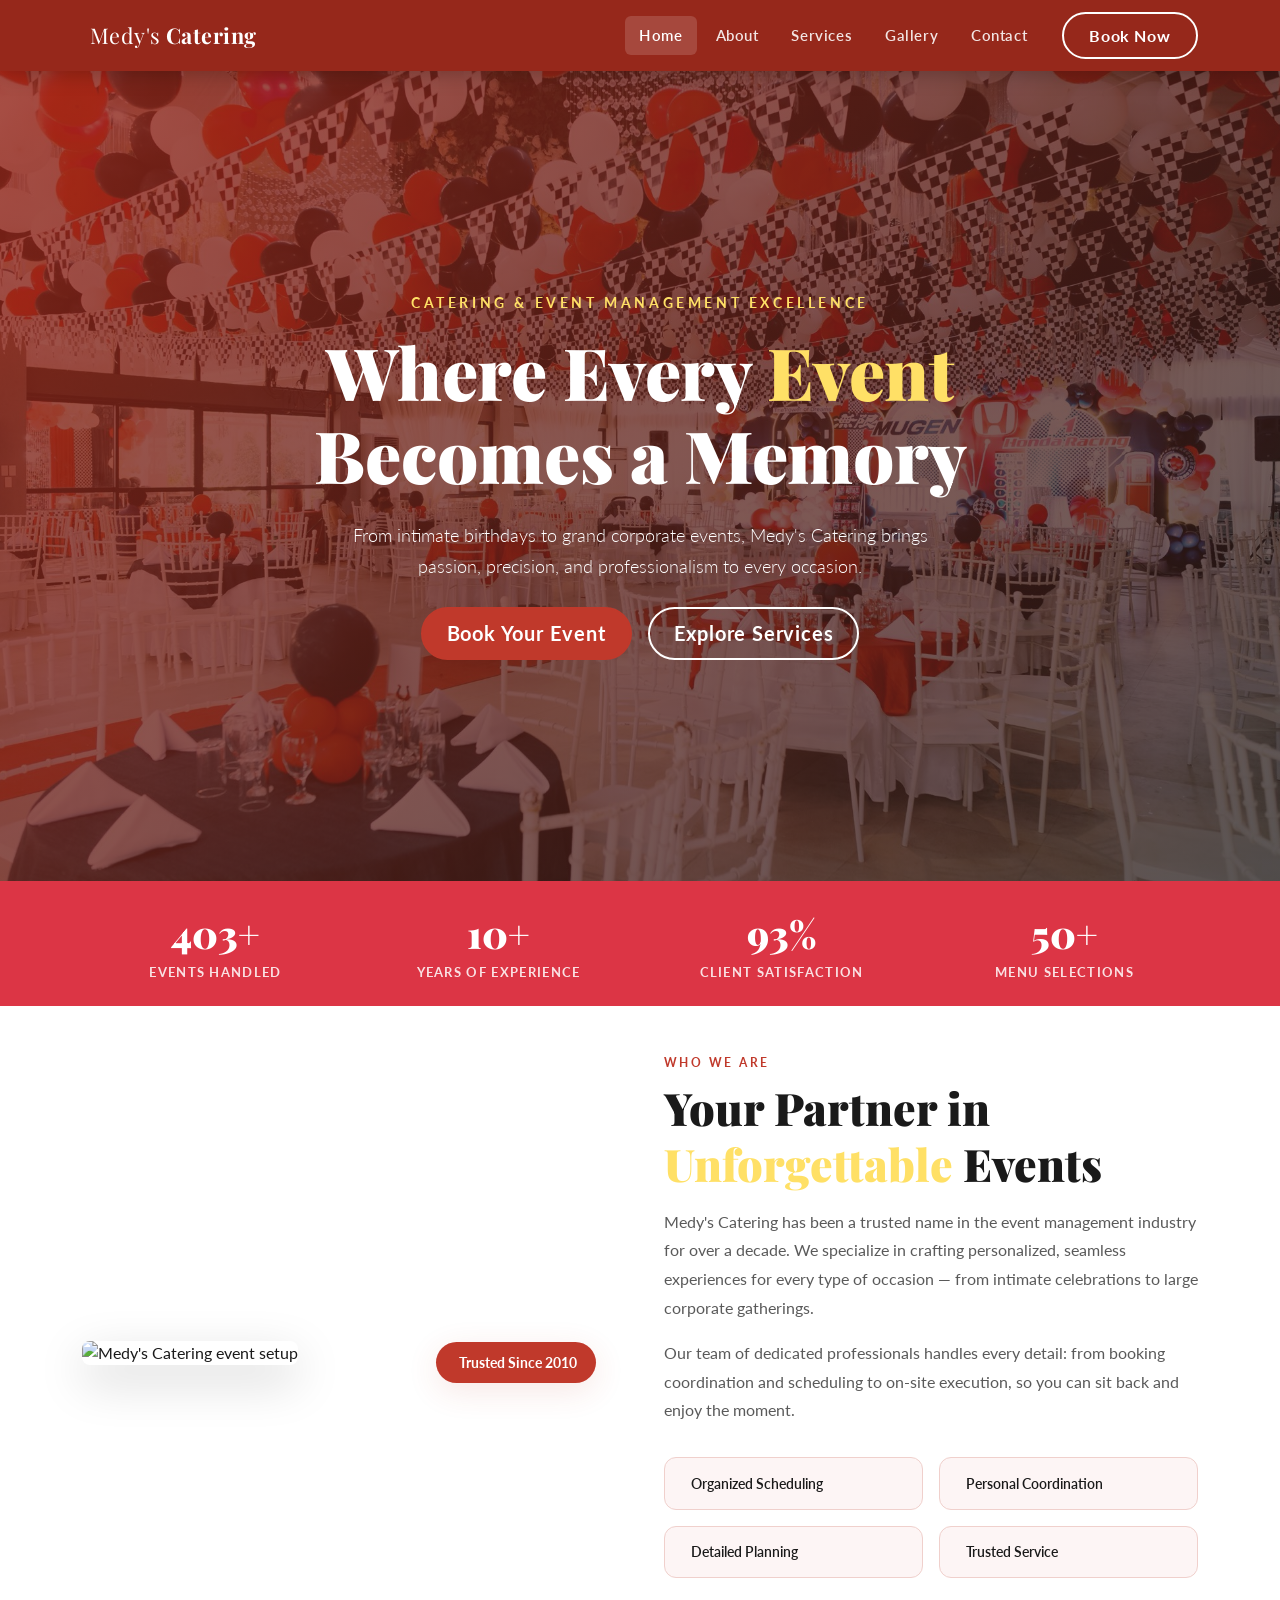
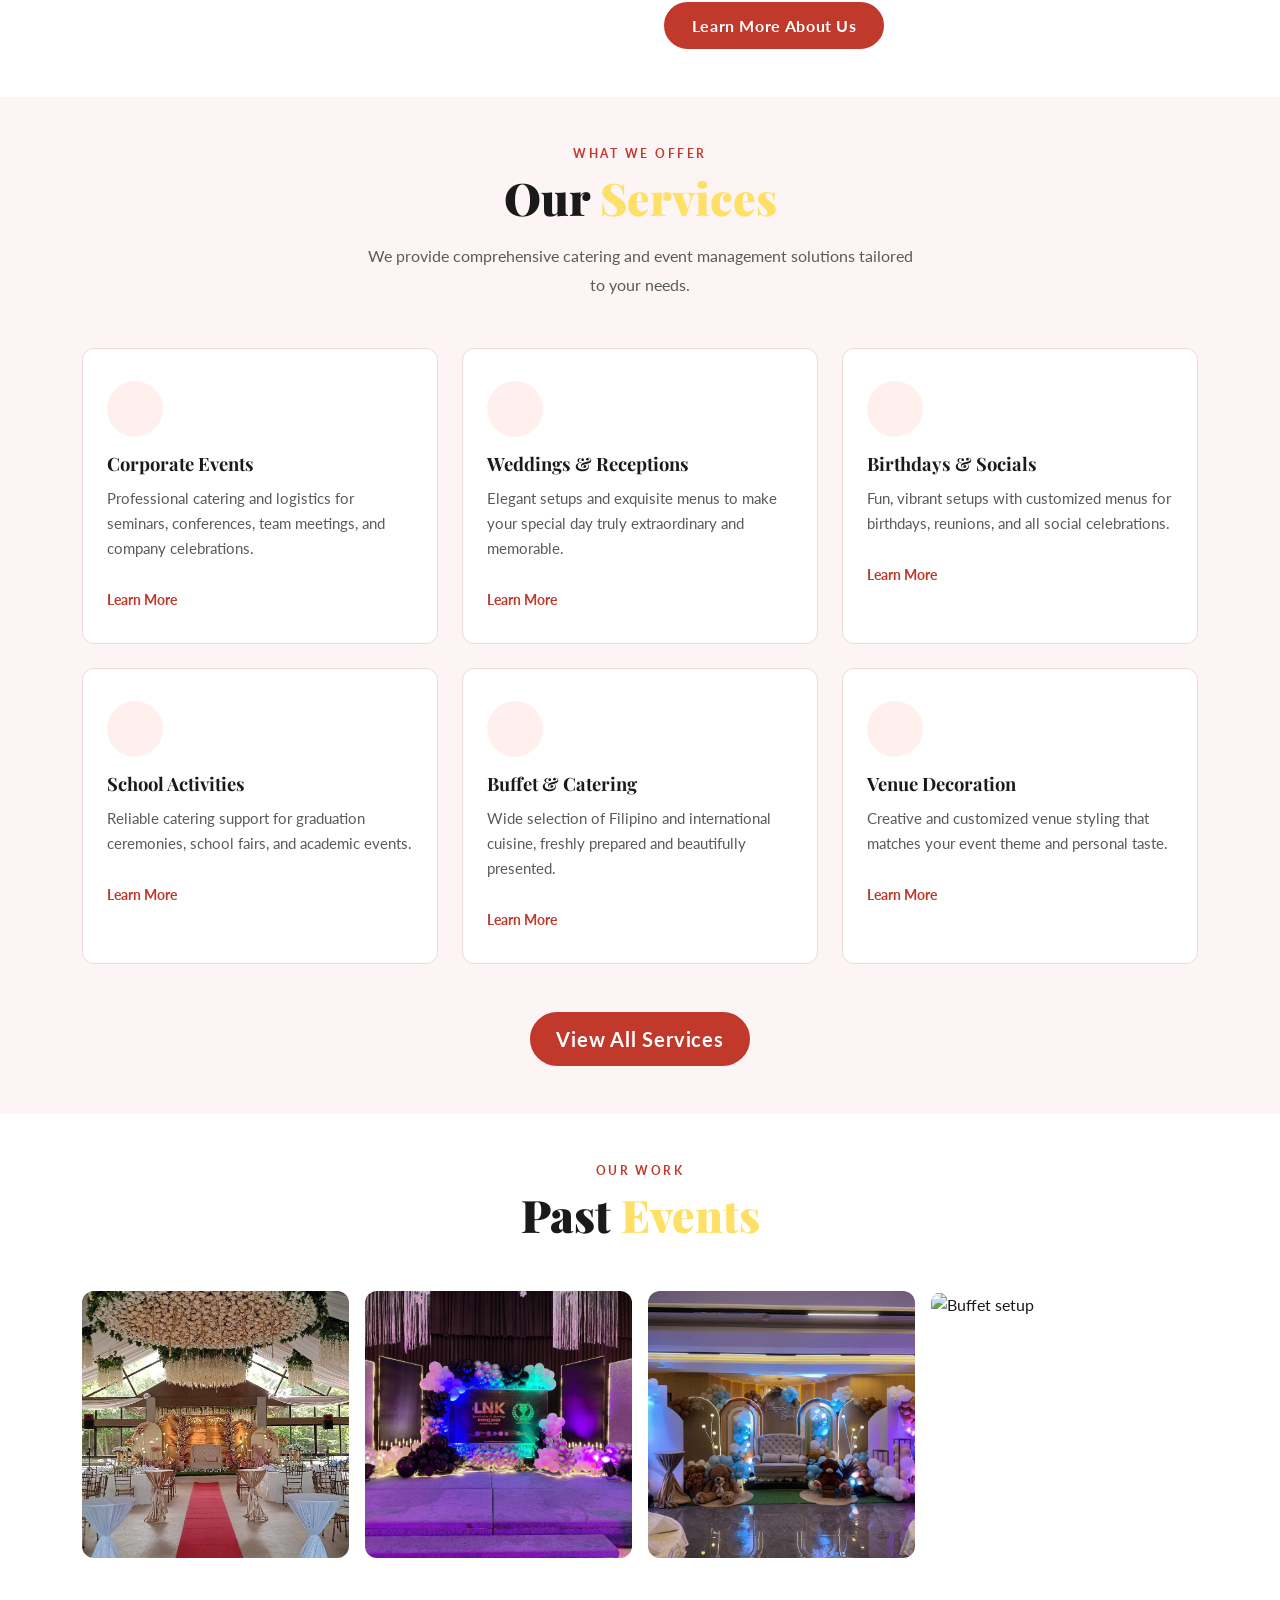
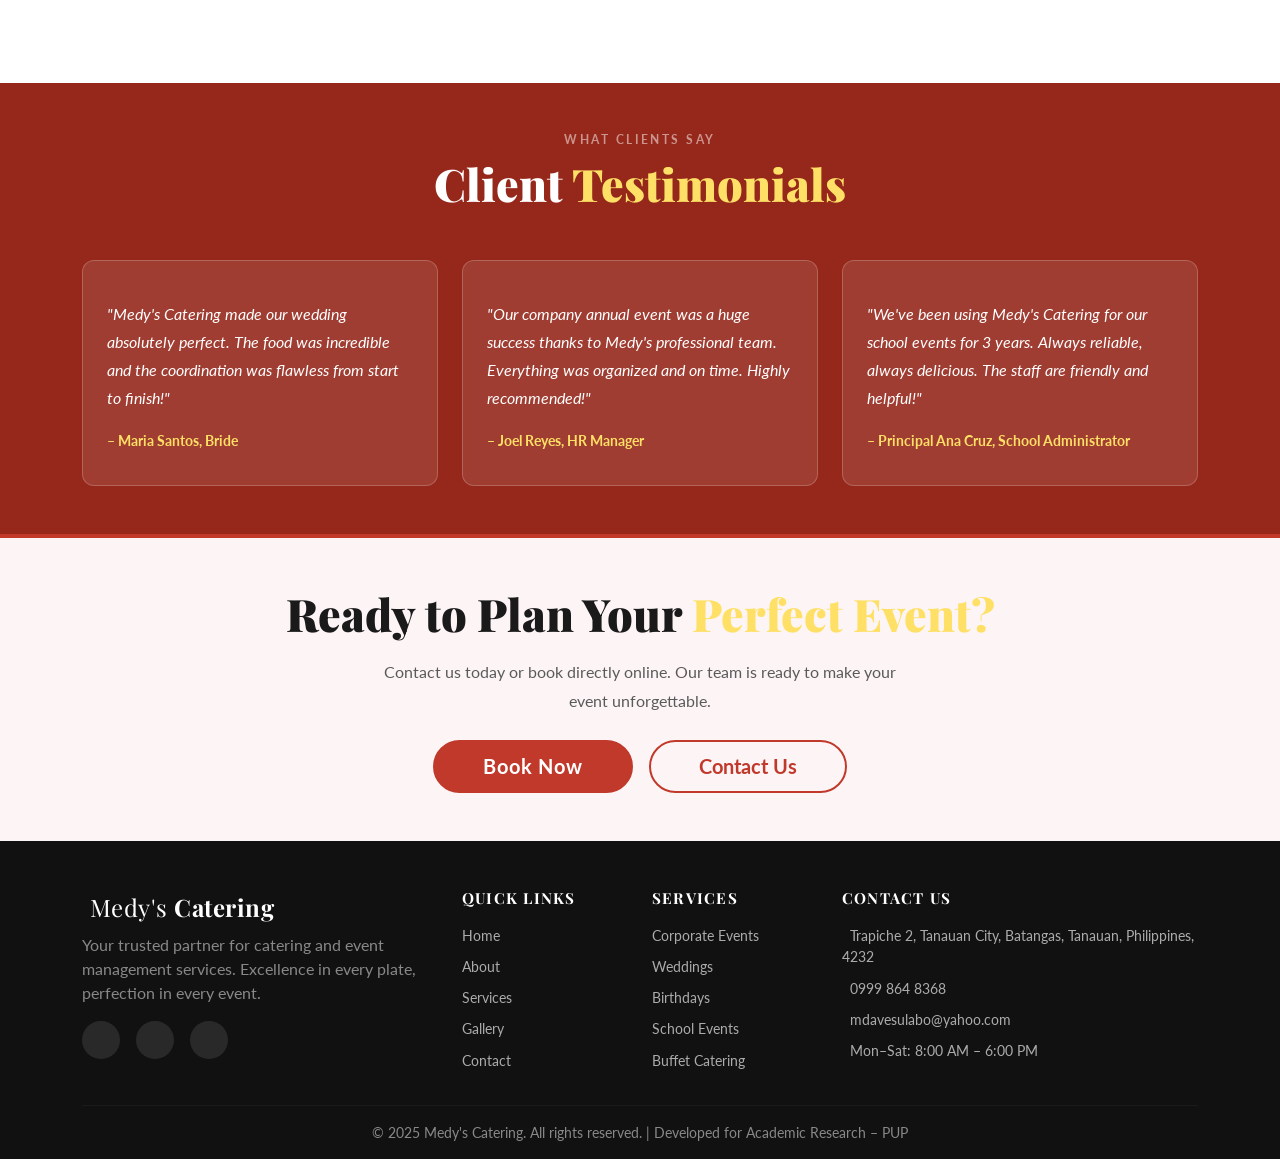
==== commit 2bfc6b89: "adding contacts" ====
--- a/index.html
+++ b/index.html
@@ -315,9 +315,9 @@
       <div class="col-lg-4">
         <h6 class="mc-footer-heading">Contact Us</h6>
         <ul class="mc-footer-links">
-          <li><i class="bi bi-geo-alt-fill mc-accent me-2"></i><!-- REPLACE: Add actual address of Medy's Catering --> [Business Address Here]</li>
-          <li><i class="bi bi-telephone-fill mc-accent me-2"></i><!-- REPLACE: Add actual phone number --> [Phone Number Here]</li>
-          <li><i class="bi bi-envelope-fill mc-accent me-2"></i><!-- REPLACE: Add actual email --> [Email Here]</li>
+          <li><i class="bi bi-geo-alt-fill mc-accent me-2"></i>Trapiche 2, Tanauan City, Batangas, Tanauan, Philippines, 4232</li>
+          <li><i class="bi bi-telephone-fill mc-accent me-2"></i>0999 864 8368</li>
+          <li><i class="bi bi-envelope-fill mc-accent me-2"></i>mdavesulabo@yahoo.com</li>
           <li><i class="bi bi-clock-fill mc-accent me-2"></i>Mon–Sat: 8:00 AM – 6:00 PM</li>
         </ul>
       </div>
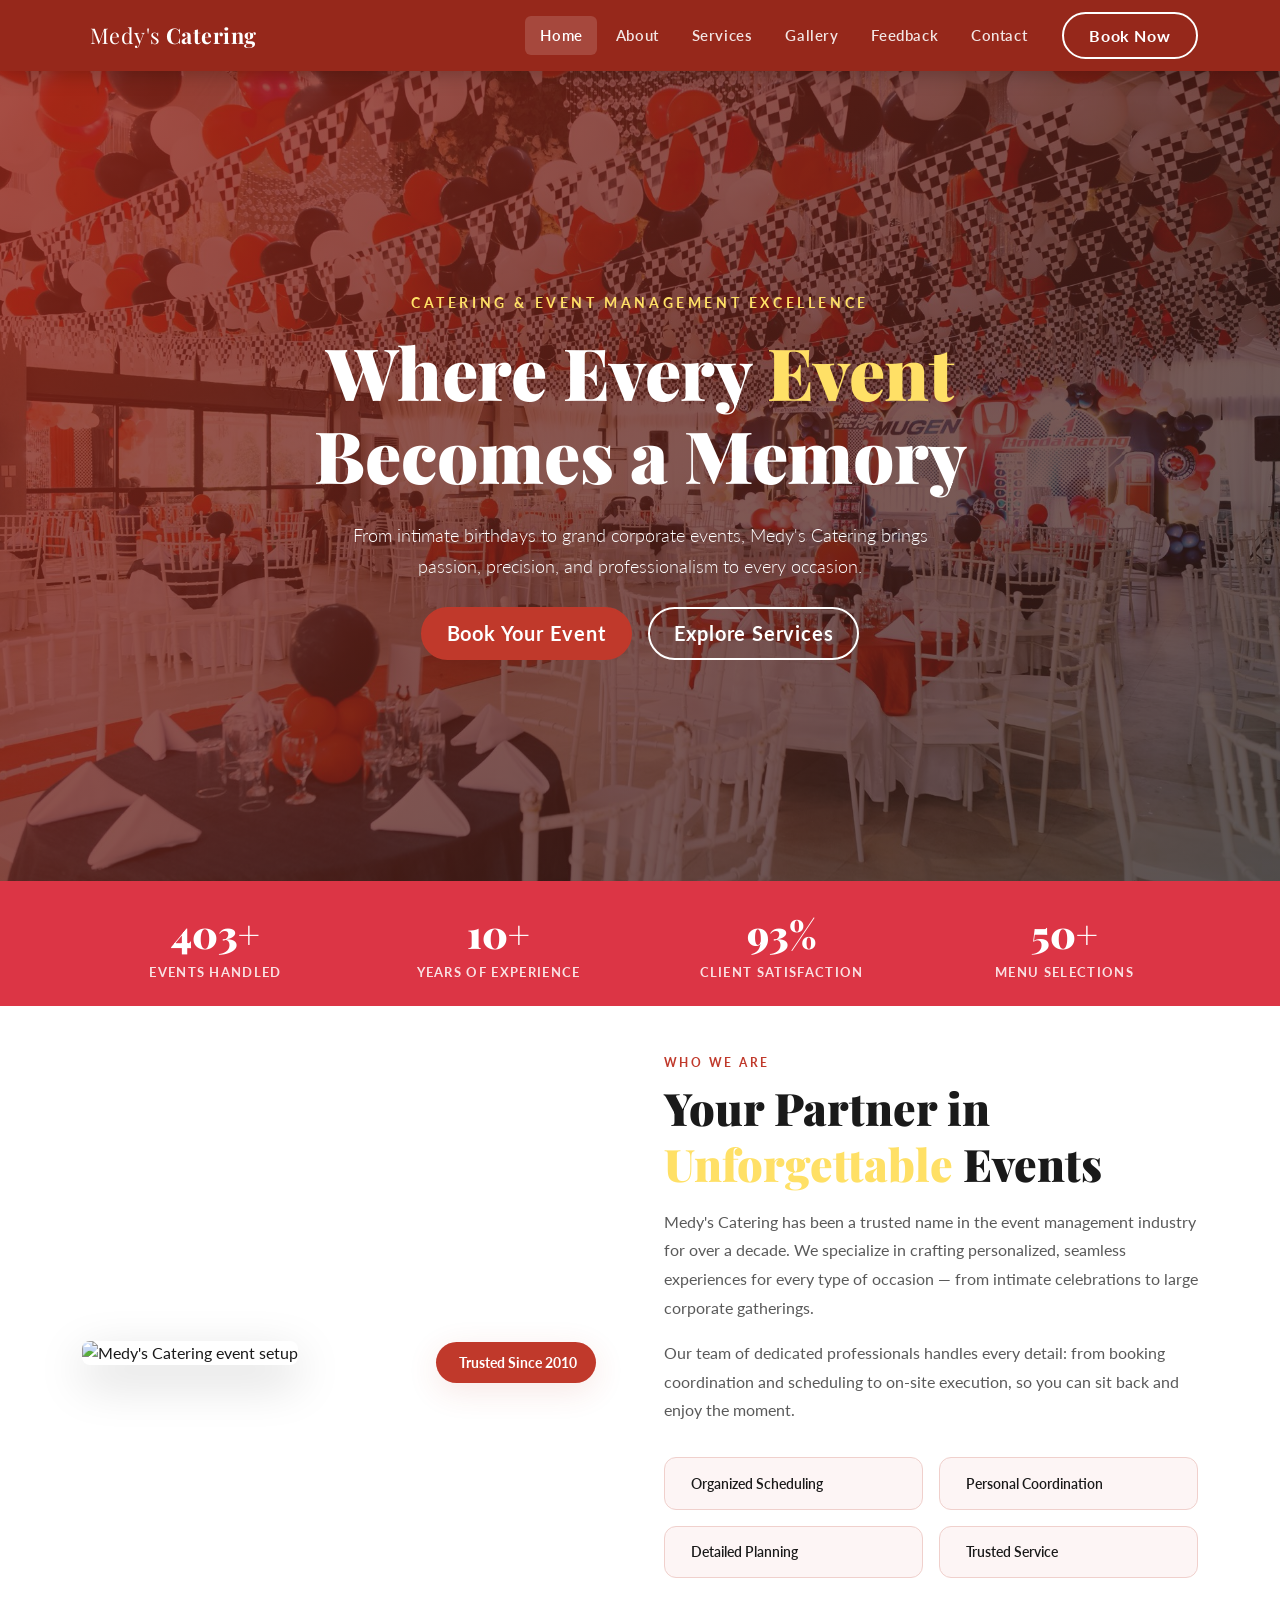
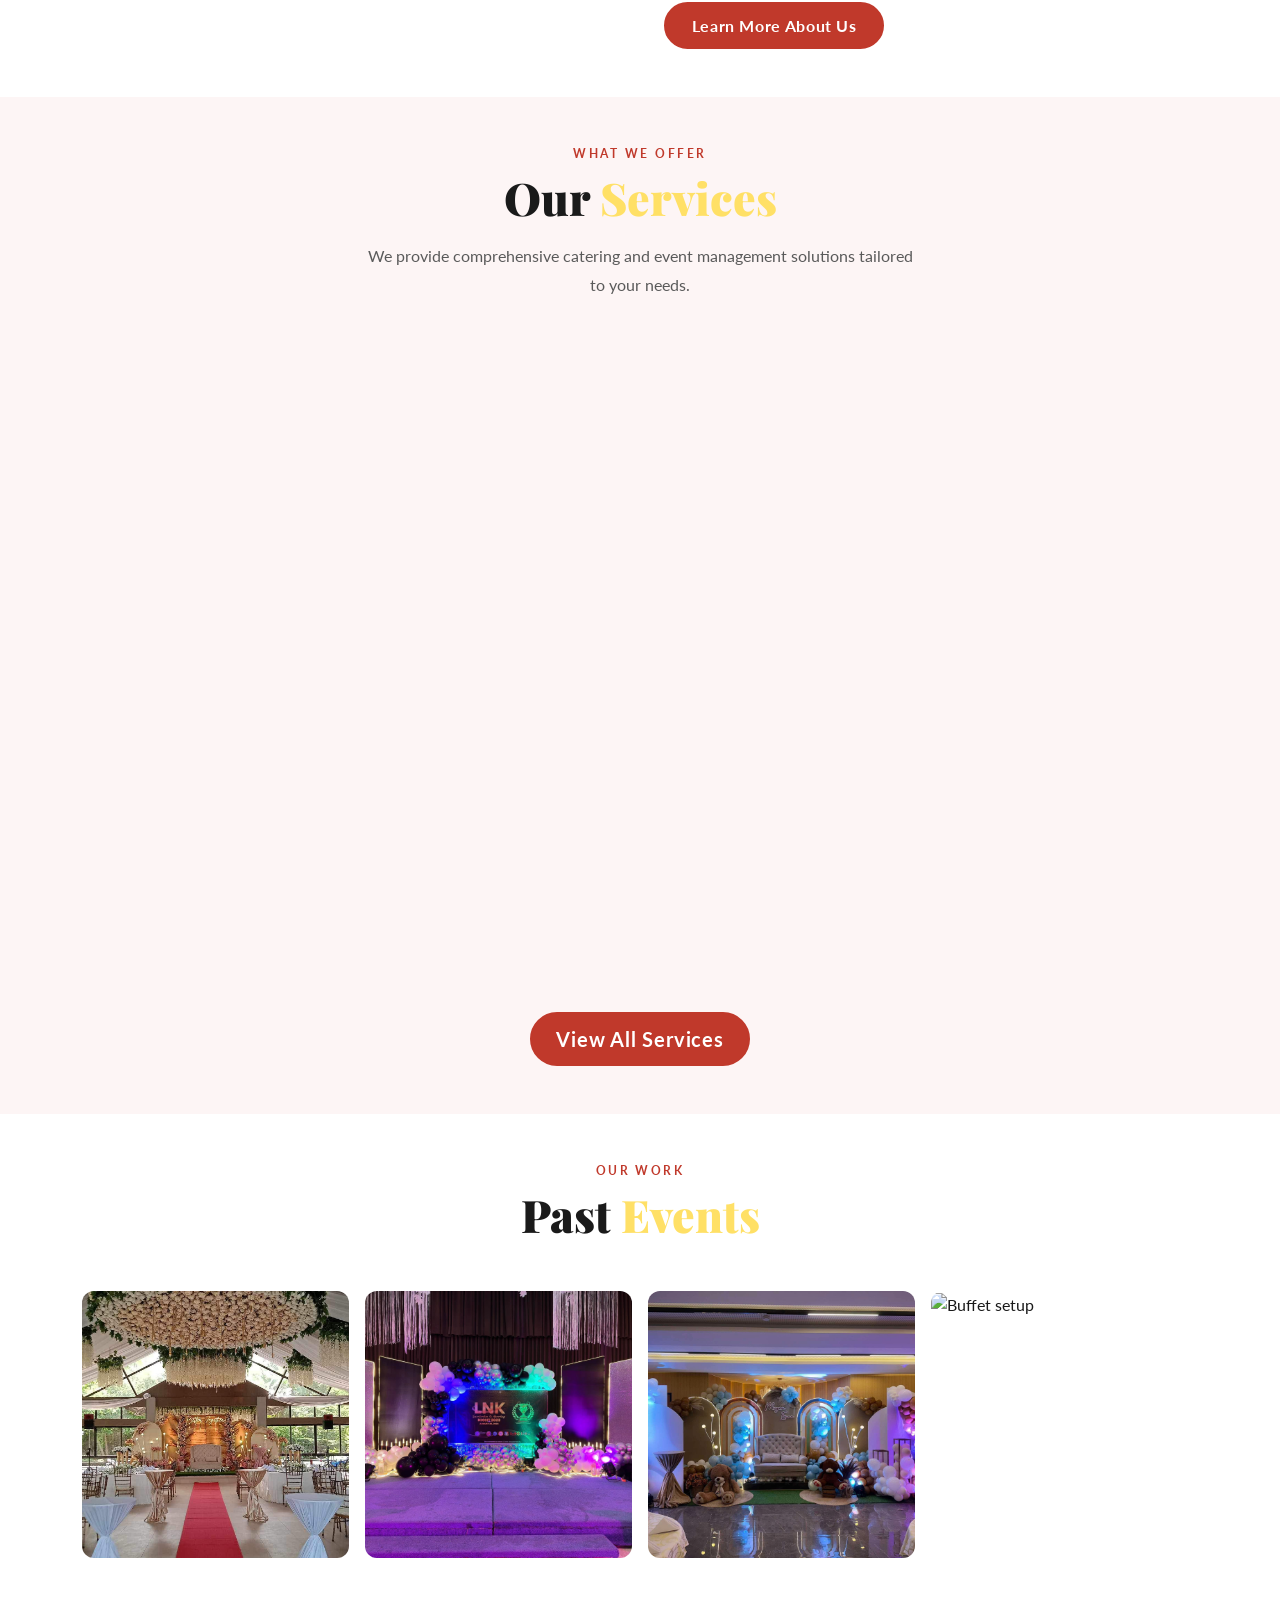
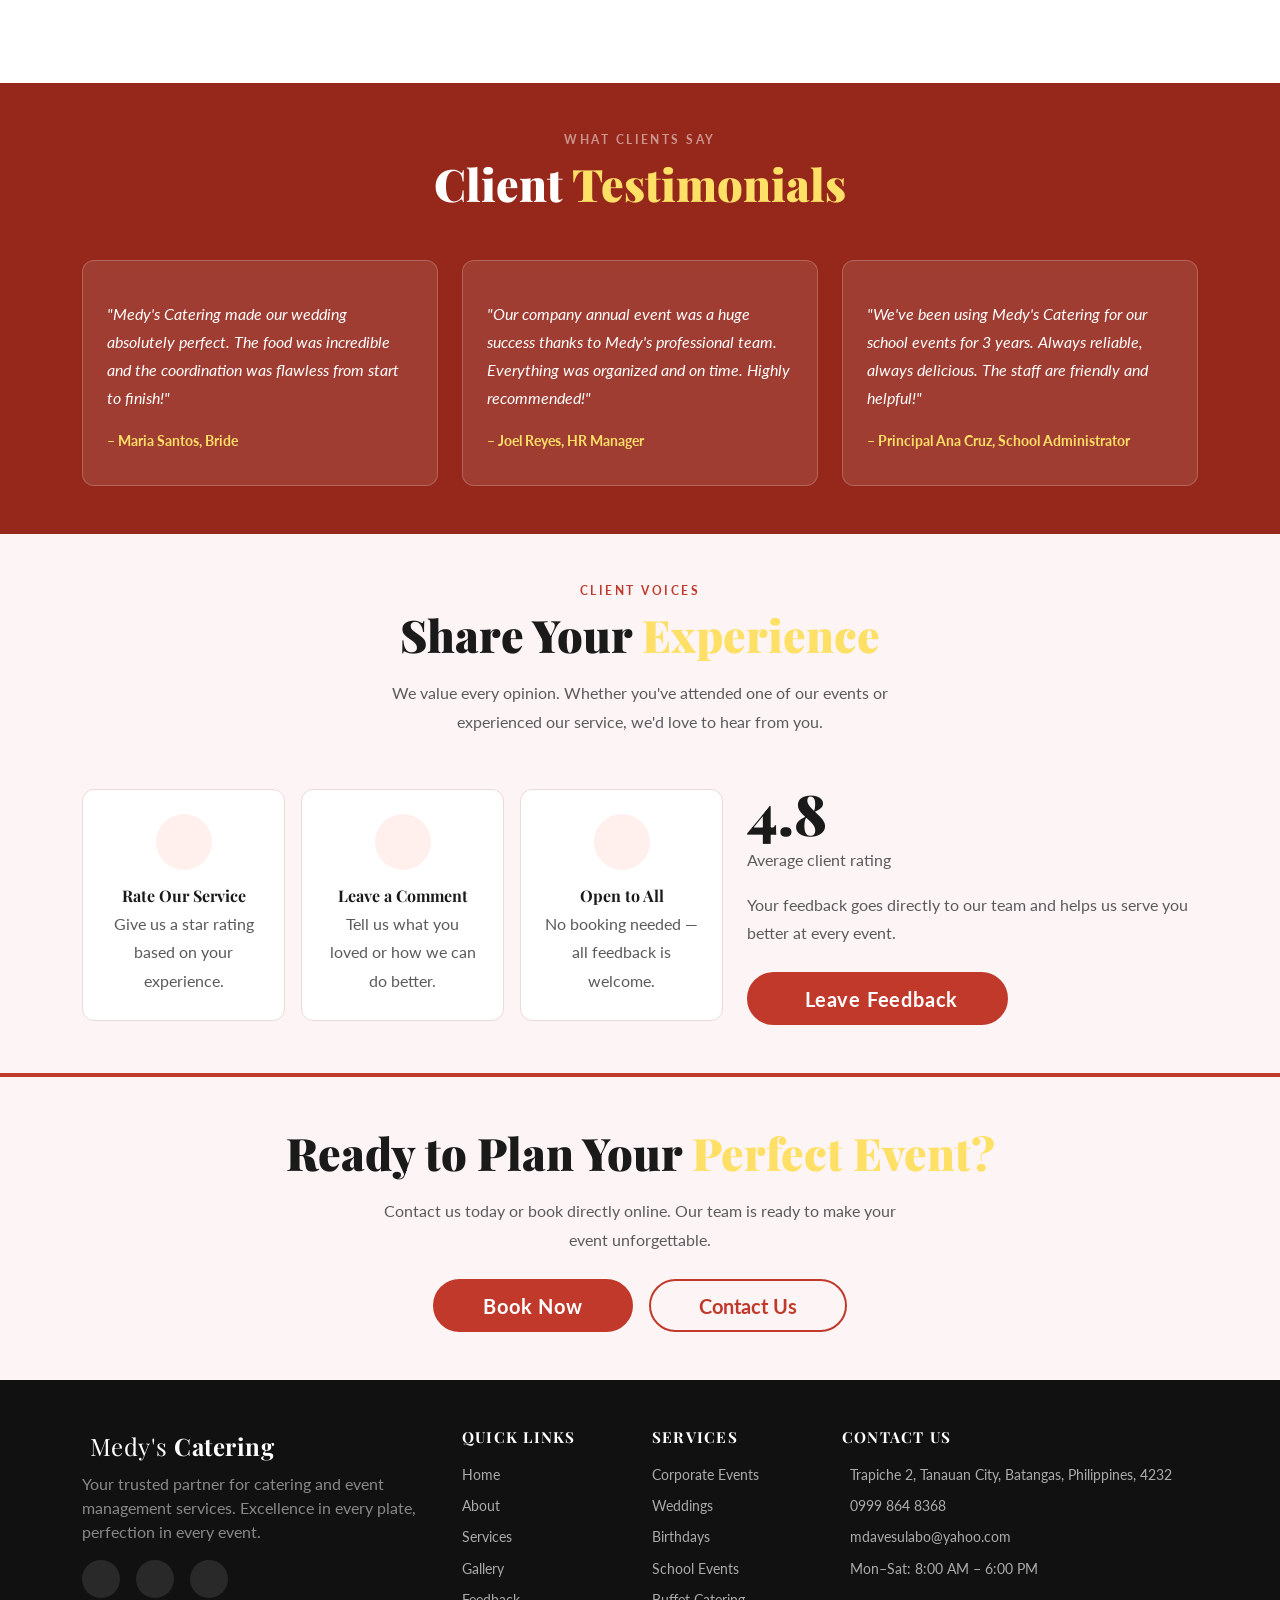
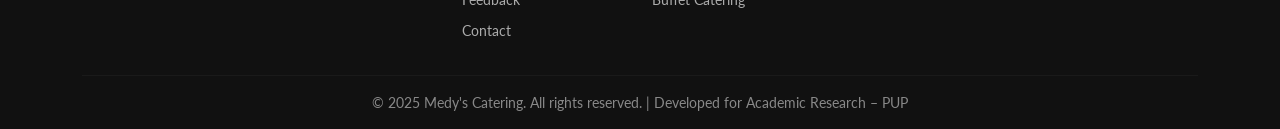
==== commit 4b5f8007: "adding feedback features" ====
--- a/index.html
+++ b/index.html
@@ -1,333 +1,418 @@
 <!DOCTYPE html>
 <html lang="en">
+
 <head>
   <meta charset="UTF-8" />
-  <meta name="viewport" content="width=device-width, initial-scale=1.0"/>
+  <meta name="viewport" content="width=device-width, initial-scale=1.0" />
   <title>Medy's Catering – Home</title>
-  <link href="https://cdnjs.cloudflare.com/ajax/libs/bootstrap/5.3.2/css/bootstrap.min.css" rel="stylesheet"/>
-  <link href="https://cdnjs.cloudflare.com/ajax/libs/bootstrap-icons/1.11.3/font/bootstrap-icons.min.css" rel="stylesheet"/>
-  <link href="https://fonts.googleapis.com/css2?family=Playfair+Display:wght@700;900&family=Lato:wght@300;400;700&display=swap" rel="stylesheet"/>
-  <link rel="stylesheet" href="assets/style.css"/>
+  <link href="https://cdnjs.cloudflare.com/ajax/libs/bootstrap/5.3.2/css/bootstrap.min.css" rel="stylesheet" />
+  <link href="https://cdnjs.cloudflare.com/ajax/libs/bootstrap-icons/1.11.3/font/bootstrap-icons.min.css"
+    rel="stylesheet" />
+  <link
+    href="https://fonts.googleapis.com/css2?family=Playfair+Display:wght@700;900&family=Lato:wght@300;400;700&display=swap"
+    rel="stylesheet" />
+  <link rel="stylesheet" href="assets/style.css" />
 </head>
+
 <body>
 
-<!-- ========== NAVBAR ========== -->
-<nav class="navbar navbar-expand-lg navbar-dark sticky-top mc-navbar">
-  <div class="container">
-    <a class="navbar-brand d-flex align-items-center gap-2" href="index.html">
-      <span class="mc-logo-icon"><i class="bi bi-award-fill"></i></span>
-      <span class="mc-brand-text">Medy's<strong> Catering</strong></span>
-    </a>
-    <button class="navbar-toggler" type="button" data-bs-toggle="collapse" data-bs-target="#navMenu">
-      <span class="navbar-toggler-icon"></span>
-    </button>
-    <div class="collapse navbar-collapse" id="navMenu">
-      <ul class="navbar-nav ms-auto align-items-lg-center gap-lg-1">
-        <li class="nav-item"><a class="nav-link active" href="index.html">Home</a></li>
-        <li class="nav-item"><a class="nav-link" href="about.html">About</a></li>
-        <li class="nav-item"><a class="nav-link" href="services.html">Services</a></li>
-        <li class="nav-item"><a class="nav-link" href="gallery.html">Gallery</a></li>
-        <li class="nav-item"><a class="nav-link" href="contact.html">Contact</a></li>
-        <li class="nav-item ms-lg-3">
-          <a class="btn mc-btn-outline" href="booking.html">Book Now</a>
-        </li>
-      </ul>
-    </div>
-  </div>
-</nav>
-
-<!-- ========== HERO ========== -->
-<section class="mc-hero d-flex align-items-center">
-  <div class="mc-hero-overlay"></div>
-  <div class="container position-relative z-1 text-white text-center py-5">
-    <p class="mc-hero-tagline animate-fade-up">Catering &amp; Event Management Excellence</p>
-    <h1 class="mc-hero-title animate-fade-up delay-1">Where Every <span class="mc-accent">Event</span><br>Becomes a Memory</h1>
-    <p class="mc-hero-sub animate-fade-up delay-2 mx-auto">From intimate birthdays to grand corporate events, Medy's Catering brings passion, precision, and professionalism to every occasion.</p>
-    <div class="d-flex flex-wrap justify-content-center gap-3 mt-4 animate-fade-up delay-3">
-      <a href="booking.html" class="btn mc-btn-primary btn-lg px-4">Book Your Event</a>
-      <a href="services.html" class="btn mc-btn-outline btn-lg px-4">Explore Services</a>
-    </div>
-  </div>
-</section>
-
-<!-- ========== STATS STRIP ========== -->
-<section class="mc-stats py-4 bg-danger text-white">
-  <div class="container">
-    <div class="row text-center g-3">
-      <div class="col-6 col-md-3">
-        <div class="mc-stat-num">500+</div>
-        <div class="mc-stat-label">Events Handled</div>
-      </div>
-      <div class="col-6 col-md-3">
-        <div class="mc-stat-num">10+</div>
-        <div class="mc-stat-label">Years of Experience</div>
-      </div>
-      <div class="col-6 col-md-3">
-        <div class="mc-stat-num">98%</div>
-        <div class="mc-stat-label">Client Satisfaction</div>
-      </div>
-      <div class="col-6 col-md-3">
-        <div class="mc-stat-num">50+</div>
-        <div class="mc-stat-label">Menu Selections</div>
-      </div>
-    </div>
-  </div>
-</section>
-
-<!-- ========== INTRO SECTION ========== -->
-<section class="py-5 mc-section">
-  <div class="container">
-    <div class="row align-items-center g-5">
-      <div class="col-lg-6">
-        <!-- REPLACE: photo from a past event handled by Medy's Catering (indoor dining setup or buffet table) -->
-        <div class="mc-img-frame">
-          <img src="https://images.unsplash.com/photo-1555244162-803834f70033?w=800&q=80" 
-               alt="Medy's Catering event setup" class="img-fluid rounded-3 shadow-lg"/>
-          <!-- ^^^ COMMENT: Replace src above with actual past event photo from Medy's Catering ^^^ -->
-          <div class="mc-img-badge">
-            <i class="bi bi-star-fill me-1"></i> Trusted Since 2010
-          </div>
-        </div>
-      </div>
-      <div class="col-lg-6">
-        <p class="mc-section-pre">Who We Are</p>
-        <h2 class="mc-section-title">Your Partner in <span class="mc-accent">Unforgettable</span> Events</h2>
-        <p class="mc-body-text">Medy's Catering has been a trusted name in the event management industry for over a decade. We specialize in crafting personalized, seamless experiences for every type of occasion — from intimate celebrations to large corporate gatherings.</p>
-        <p class="mc-body-text">Our team of dedicated professionals handles every detail: from booking coordination and scheduling to on-site execution, so you can sit back and enjoy the moment.</p>
-        <div class="row g-3 mt-2">
-          <div class="col-6">
-            <div class="mc-feature-card">
-              <i class="bi bi-calendar-check mc-feature-icon"></i>
-              <p class="mb-0">Organized Scheduling</p>
-            </div>
-          </div>
-          <div class="col-6">
-            <div class="mc-feature-card">
-              <i class="bi bi-chat-heart mc-feature-icon"></i>
-              <p class="mb-0">Personal Coordination</p>
-            </div>
-          </div>
-          <div class="col-6">
-            <div class="mc-feature-card">
-              <i class="bi bi-clipboard2-check mc-feature-icon"></i>
-              <p class="mb-0">Detailed Planning</p>
-            </div>
-          </div>
-          <div class="col-6">
-            <div class="mc-feature-card">
-              <i class="bi bi-shield-check mc-feature-icon"></i>
-              <p class="mb-0">Trusted Service</p>
-            </div>
-          </div>
-        </div>
-        <a href="about.html" class="btn mc-btn-primary mt-4">Learn More About Us</a>
-      </div>
-    </div>
-  </div>
-</section>
-
-<!-- ========== SERVICES PREVIEW ========== -->
-<section class="py-5 mc-section mc-section-alt">
-  <div class="container">
-    <div class="text-center mb-5">
-      <p class="mc-section-pre">What We Offer</p>
-      <h2 class="mc-section-title">Our <span class="mc-accent">Services</span></h2>
-      <p class="mc-body-text mx-auto" style="max-width:550px;">We provide comprehensive catering and event management solutions tailored to your needs.</p>
-    </div>
-    <div class="row g-4">
-      <div class="col-md-6 col-lg-4">
-        <div class="mc-service-card h-100">
-          <div class="mc-service-icon"><i class="bi bi-building"></i></div>
-          <h5 class="mc-service-title">Corporate Events</h5>
-          <p class="mc-service-desc">Professional catering and logistics for seminars, conferences, team meetings, and company celebrations.</p>
-          <a href="services.html" class="mc-link">Learn More <i class="bi bi-arrow-right"></i></a>
-        </div>
-      </div>
-      <div class="col-md-6 col-lg-4">
-        <div class="mc-service-card h-100">
-          <div class="mc-service-icon"><i class="bi bi-heart"></i></div>
-          <h5 class="mc-service-title">Weddings & Receptions</h5>
-          <p class="mc-service-desc">Elegant setups and exquisite menus to make your special day truly extraordinary and memorable.</p>
-          <a href="services.html" class="mc-link">Learn More <i class="bi bi-arrow-right"></i></a>
-        </div>
-      </div>
-      <div class="col-md-6 col-lg-4">
-        <div class="mc-service-card h-100">
-          <div class="mc-service-icon"><i class="bi bi-balloon-heart"></i></div>
-          <h5 class="mc-service-title">Birthdays & Socials</h5>
-          <p class="mc-service-desc">Fun, vibrant setups with customized menus for birthdays, reunions, and all social celebrations.</p>
-          <a href="services.html" class="mc-link">Learn More <i class="bi bi-arrow-right"></i></a>
-        </div>
-      </div>
-      <div class="col-md-6 col-lg-4">
-        <div class="mc-service-card h-100">
-          <div class="mc-service-icon"><i class="bi bi-mortarboard"></i></div>
-          <h5 class="mc-service-title">School Activities</h5>
-          <p class="mc-service-desc">Reliable catering support for graduation ceremonies, school fairs, and academic events.</p>
-          <a href="services.html" class="mc-link">Learn More <i class="bi bi-arrow-right"></i></a>
-        </div>
-      </div>
-      <div class="col-md-6 col-lg-4">
-        <div class="mc-service-card h-100">
-          <div class="mc-service-icon"><i class="bi bi-utensils"></i></div>
-          <h5 class="mc-service-title">Buffet & Catering</h5>
-          <p class="mc-service-desc">Wide selection of Filipino and international cuisine, freshly prepared and beautifully presented.</p>
-          <a href="services.html" class="mc-link">Learn More <i class="bi bi-arrow-right"></i></a>
-        </div>
-      </div>
-      <div class="col-md-6 col-lg-4">
-        <div class="mc-service-card h-100">
-          <div class="mc-service-icon"><i class="bi bi-layout-text-window"></i></div>
-          <h5 class="mc-service-title">Venue Decoration</h5>
-          <p class="mc-service-desc">Creative and customized venue styling that matches your event theme and personal taste.</p>
-          <a href="services.html" class="mc-link">Learn More <i class="bi bi-arrow-right"></i></a>
-        </div>
-      </div>
-    </div>
-    <div class="text-center mt-5">
-      <a href="services.html" class="btn mc-btn-primary btn-lg px-4">View All Services</a>
-    </div>
-  </div>
-</section>
-
-<!-- ========== GALLERY TEASER ========== -->
-<section class="py-5 mc-section">
-  <div class="container">
-    <div class="text-center mb-5">
-      <p class="mc-section-pre">Our Work</p>
-      <h2 class="mc-section-title">Past <span class="mc-accent">Events</span></h2>
-    </div>
-    <div class="row g-3">
-      <!-- COMMENT: Replace all img src below with actual past event photos from Medy's Catering -->
-      <div class="col-6 col-md-4 col-lg-3">
-        <div class="mc-gallery-thumb">
-          <!-- REPLACE: photo of a Medy's Catering past wedding/reception event -->
-          <img src="pictures/pic2.jpg" alt="Wedding event" class="img-fluid"/>
-          <div class="mc-gallery-overlay"><span>Wedding Reception</span></div>
-        </div>
-      </div>
-      <div class="col-6 col-md-4 col-lg-3">
-        <div class="mc-gallery-thumb">
-          <!-- REPLACE: photo of a Medy's Catering past corporate event -->
-          <img src="pictures/piccorp1.jpg" alt="Corporate event" class="img-fluid"/>
-          <div class="mc-gallery-overlay"><span>Corporate Event</span></div>
-        </div>
-      </div>
-      <div class="col-6 col-md-4 col-lg-3">
-        <div class="mc-gallery-thumb">
-          <!-- REPLACE: photo of a Medy's Catering past birthday event -->
-          <img src="pictures/picbirth.jpg" alt="Birthday party" class="img-fluid"/>
-          <div class="mc-gallery-overlay"><span>Birthday Party</span></div>
-        </div>
-      </div>
-      <div class="col-6 col-md-4 col-lg-3">
-        <div class="mc-gallery-thumb">
-          <!-- REPLACE: photo of a Medy's Catering past buffet/food setup -->
-          <img src="https://images.unsplash.com/photo-1555244162-803834f70033?w=400&q=80" alt="Buffet setup" class="img-fluid"/>
-          <div class="mc-gallery-overlay"><span>Buffet Setup</span></div>
-        </div>
-      </div>
-    </div>
-    <div class="text-center mt-4">
-      <a href="gallery.html" class="btn mc-btn-outline btn-lg px-4">View Full Gallery</a>
-    </div>
-  </div>
-</section>
-
-<!-- review -->
-<section class="py-5 mc-section mc-section-red text-white">
-  <div class="container">
-    <div class="text-center mb-5">
-      <p class="mc-section-pre text-white-50">What Clients Say</p>
-      <h2 class="mc-section-title text-white">Client <span style="color:#ffe066">Testimonials</span></h2>
-    </div>
-    <div class="row g-4">
-      <div class="col-md-4">
-        <div class="mc-testimonial-card">
-          <div class="mc-stars mb-2"><i class="bi bi-star-fill"></i><i class="bi bi-star-fill"></i><i class="bi bi-star-fill"></i><i class="bi bi-star-fill"></i><i class="bi bi-star-fill"></i></div>
-          <p>"Medy's Catering made our wedding absolutely perfect. The food was incredible and the coordination was flawless from start to finish!"</p>
-          <div class="mc-testimonial-author">– Maria Santos, Bride</div>
-        </div>
-      </div>
-      <div class="col-md-4">
-        <div class="mc-testimonial-card">
-          <div class="mc-stars mb-2"><i class="bi bi-star-fill"></i><i class="bi bi-star-fill"></i><i class="bi bi-star-fill"></i><i class="bi bi-star-fill"></i><i class="bi bi-star-fill"></i></div>
-          <p>"Our company annual event was a huge success thanks to Medy's professional team. Everything was organized and on time. Highly recommended!"</p>
-          <div class="mc-testimonial-author">– Joel Reyes, HR Manager</div>
-        </div>
-      </div>
-      <div class="col-md-4">
-        <div class="mc-testimonial-card">
-          <div class="mc-stars mb-2"><i class="bi bi-star-fill"></i><i class="bi bi-star-fill"></i><i class="bi bi-star-fill"></i><i class="bi bi-star-fill"></i><i class="bi bi-star-half"></i></div>
-          <p>"We've been using Medy's Catering for our school events for 3 years. Always reliable, always delicious. The staff are friendly and helpful!"</p>
-          <div class="mc-testimonial-author">– Principal Ana Cruz, School Administrator</div>
-        </div>
-      </div>
-    </div>
-  </div>
-</section>
-
-<!-- ========== CTA ========== -->
-<section class="py-5 mc-cta text-center">
-  <div class="container">
-    <h2 class="mc-section-title">Ready to Plan Your <span class="mc-accent">Perfect Event?</span></h2>
-    <p class="mc-body-text mx-auto mb-4" style="max-width:520px;">Contact us today or book directly online. Our team is ready to make your event unforgettable.</p>
-    <div class="d-flex flex-wrap justify-content-center gap-3">
-      <a href="booking.html" class="btn mc-btn-primary btn-lg px-5">Book Now</a>
-      <a href="contact.html" class="btn mc-btn-outline-red btn-lg px-5">Contact Us</a>
-    </div>
-  </div>
-</section>
-
-<!-- ========== FOOTER ========== -->
-<footer class="mc-footer pt-5 pb-3">
-  <div class="container">
-    <div class="row g-4">
-      <div class="col-lg-4">
-        <div class="mc-brand-text fs-4 mb-2"><i class="bi bi-award-fill mc-accent me-2"></i>Medy's<strong> Catering</strong></div>
-        <p class="text-white-50">Your trusted partner for catering and event management services. Excellence in every plate, perfection in every event.</p>
-        <div class="d-flex gap-3 mt-3">
-          <a href="#" class="mc-social-icon"><i class="bi bi-facebook"></i></a>
-          <a href="#" class="mc-social-icon"><i class="bi bi-instagram"></i></a>
-          <a href="#" class="mc-social-icon"><i class="bi bi-messenger"></i></a>
-        </div>
-      </div>
-      <div class="col-6 col-lg-2">
-        <h6 class="mc-footer-heading">Quick Links</h6>
-        <ul class="mc-footer-links">
-          <li><a href="index.html">Home</a></li>
-          <li><a href="about.html">About</a></li>
-          <li><a href="services.html">Services</a></li>
-          <li><a href="gallery.html">Gallery</a></li>
-          <li><a href="contact.html">Contact</a></li>
+  <!-- ========== NAVBAR ========== -->
+  <nav class="navbar navbar-expand-lg navbar-dark sticky-top mc-navbar">
+    <div class="container">
+      <a class="navbar-brand d-flex align-items-center gap-2" href="index.html">
+        <span class="mc-logo-icon"><i class="bi bi-award-fill"></i></span>
+        <span class="mc-brand-text">Medy's<strong> Catering</strong></span>
+      </a>
+      <button class="navbar-toggler" type="button" data-bs-toggle="collapse" data-bs-target="#navMenu">
+        <span class="navbar-toggler-icon"></span>
+      </button>
+      <div class="collapse navbar-collapse" id="navMenu">
+        <ul class="navbar-nav ms-auto align-items-lg-center gap-lg-1">
+          <li class="nav-item"><a class="nav-link active" href="index.html">Home</a></li>
+          <li class="nav-item"><a class="nav-link" href="about.html">About</a></li>
+          <li class="nav-item"><a class="nav-link" href="services.html">Services</a></li>
+          <li class="nav-item"><a class="nav-link" href="gallery.html">Gallery</a></li>
+          <li class="nav-item"><a class="nav-link" href="feedback.html">Feedback</a></li>
+          <li class="nav-item"><a class="nav-link" href="contact.html">Contact</a></li>
+          <li class="nav-item ms-lg-3"><a class="btn mc-btn-outline" href="booking.html">Book Now</a></li>
         </ul>
       </div>
-      <div class="col-6 col-lg-2">
-        <h6 class="mc-footer-heading">Services</h6>
-        <ul class="mc-footer-links">
-          <li><a href="services.html">Corporate Events</a></li>
-          <li><a href="services.html">Weddings</a></li>
-          <li><a href="services.html">Birthdays</a></li>
-          <li><a href="services.html">School Events</a></li>
-          <li><a href="services.html">Buffet Catering</a></li>
-        </ul>
-      </div>
-      <div class="col-lg-4">
-        <h6 class="mc-footer-heading">Contact Us</h6>
-        <ul class="mc-footer-links">
-          <li><i class="bi bi-geo-alt-fill mc-accent me-2"></i>Trapiche 2, Tanauan City, Batangas, Tanauan, Philippines, 4232</li>
-          <li><i class="bi bi-telephone-fill mc-accent me-2"></i>0999 864 8368</li>
-          <li><i class="bi bi-envelope-fill mc-accent me-2"></i>mdavesulabo@yahoo.com</li>
-          <li><i class="bi bi-clock-fill mc-accent me-2"></i>Mon–Sat: 8:00 AM – 6:00 PM</li>
-        </ul>
-      </div>
-    </div>
-    <hr class="mc-footer-hr mt-4"/>
-    <p class="text-center text-white-50 small mb-0">&copy; 2025 Medy's Catering. All rights reserved. | Developed for Academic Research – PUP</p>
-  </div>
-</footer>
-
-<script src="https://cdnjs.cloudflare.com/ajax/libs/bootstrap/5.3.2/js/bootstrap.bundle.min.js"></script>
-<script src="assets/script.js"></script>
+    </div>
+  </nav>
+
+  <!-- ========== HERO ========== -->
+  <section class="mc-hero d-flex align-items-center">
+    <div class="mc-hero-overlay"></div>
+    <div class="container position-relative z-1 text-white text-center py-5">
+      <p class="mc-hero-tagline animate-fade-up">Catering &amp; Event Management Excellence</p>
+      <h1 class="mc-hero-title animate-fade-up delay-1">Where Every <span class="mc-accent">Event</span><br>Becomes a
+        Memory</h1>
+      <p class="mc-hero-sub animate-fade-up delay-2 mx-auto">From intimate birthdays to grand corporate events, Medy's
+        Catering brings passion, precision, and professionalism to every occasion.</p>
+      <div class="d-flex flex-wrap justify-content-center gap-3 mt-4 animate-fade-up delay-3">
+        <a href="booking.html" class="btn mc-btn-primary btn-lg px-4">Book Your Event</a>
+        <a href="services.html" class="btn mc-btn-outline btn-lg px-4">Explore Services</a>
+      </div>
+    </div>
+  </section>
+
+  <!-- ========== STATS STRIP ========== -->
+  <section class="mc-stats py-4 bg-danger text-white">
+    <div class="container">
+      <div class="row text-center g-3">
+        <div class="col-6 col-md-3">
+          <div class="mc-stat-num">500+</div>
+          <div class="mc-stat-label">Events Handled</div>
+        </div>
+        <div class="col-6 col-md-3">
+          <div class="mc-stat-num">10+</div>
+          <div class="mc-stat-label">Years of Experience</div>
+        </div>
+        <div class="col-6 col-md-3">
+          <div class="mc-stat-num">98%</div>
+          <div class="mc-stat-label">Client Satisfaction</div>
+        </div>
+        <div class="col-6 col-md-3">
+          <div class="mc-stat-num">50+</div>
+          <div class="mc-stat-label">Menu Selections</div>
+        </div>
+      </div>
+    </div>
+  </section>
+
+  <!-- ========== INTRO SECTION ========== -->
+  <section class="py-5 mc-section">
+    <div class="container">
+      <div class="row align-items-center g-5">
+        <div class="col-lg-6">
+          <!-- REPLACE: photo from a past event handled by Medy's Catering (indoor dining setup or buffet table) -->
+          <div class="mc-img-frame">
+            <img src="https://images.unsplash.com/photo-1555244162-803834f70033?w=800&q=80"
+              alt="Medy's Catering event setup" class="img-fluid rounded-3 shadow-lg" />
+            <!-- ^^^ COMMENT: Replace src above with actual past event photo from Medy's Catering ^^^ -->
+            <div class="mc-img-badge">
+              <i class="bi bi-star-fill me-1"></i> Trusted Since 2010
+            </div>
+          </div>
+        </div>
+        <div class="col-lg-6">
+          <p class="mc-section-pre">Who We Are</p>
+          <h2 class="mc-section-title">Your Partner in <span class="mc-accent">Unforgettable</span> Events</h2>
+          <p class="mc-body-text">Medy's Catering has been a trusted name in the event management industry for over a
+            decade. We specialize in crafting personalized, seamless experiences for every type of occasion — from
+            intimate celebrations to large corporate gatherings.</p>
+          <p class="mc-body-text">Our team of dedicated professionals handles every detail: from booking coordination
+            and scheduling to on-site execution, so you can sit back and enjoy the moment.</p>
+          <div class="row g-3 mt-2">
+            <div class="col-6">
+              <div class="mc-feature-card">
+                <i class="bi bi-calendar-check mc-feature-icon"></i>
+                <p class="mb-0">Organized Scheduling</p>
+              </div>
+            </div>
+            <div class="col-6">
+              <div class="mc-feature-card">
+                <i class="bi bi-chat-heart mc-feature-icon"></i>
+                <p class="mb-0">Personal Coordination</p>
+              </div>
+            </div>
+            <div class="col-6">
+              <div class="mc-feature-card">
+                <i class="bi bi-clipboard2-check mc-feature-icon"></i>
+                <p class="mb-0">Detailed Planning</p>
+              </div>
+            </div>
+            <div class="col-6">
+              <div class="mc-feature-card">
+                <i class="bi bi-shield-check mc-feature-icon"></i>
+                <p class="mb-0">Trusted Service</p>
+              </div>
+            </div>
+          </div>
+          <a href="about.html" class="btn mc-btn-primary mt-4">Learn More About Us</a>
+        </div>
+      </div>
+    </div>
+  </section>
+
+  <!-- ========== SERVICES PREVIEW ========== -->
+  <section class="py-5 mc-section mc-section-alt">
+    <div class="container">
+      <div class="text-center mb-5">
+        <p class="mc-section-pre">What We Offer</p>
+        <h2 class="mc-section-title">Our <span class="mc-accent">Services</span></h2>
+        <p class="mc-body-text mx-auto" style="max-width:550px;">We provide comprehensive catering and event management
+          solutions tailored to your needs.</p>
+      </div>
+      <div class="row g-4">
+        <div class="col-md-6 col-lg-4">
+          <div class="mc-service-card h-100">
+            <div class="mc-service-icon"><i class="bi bi-building"></i></div>
+            <h5 class="mc-service-title">Corporate Events</h5>
+            <p class="mc-service-desc">Professional catering and logistics for seminars, conferences, team meetings, and
+              company celebrations.</p>
+            <a href="services.html" class="mc-link">Learn More <i class="bi bi-arrow-right"></i></a>
+          </div>
+        </div>
+        <div class="col-md-6 col-lg-4">
+          <div class="mc-service-card h-100">
+            <div class="mc-service-icon"><i class="bi bi-heart"></i></div>
+            <h5 class="mc-service-title">Weddings & Receptions</h5>
+            <p class="mc-service-desc">Elegant setups and exquisite menus to make your special day truly extraordinary
+              and memorable.</p>
+            <a href="services.html" class="mc-link">Learn More <i class="bi bi-arrow-right"></i></a>
+          </div>
+        </div>
+        <div class="col-md-6 col-lg-4">
+          <div class="mc-service-card h-100">
+            <div class="mc-service-icon"><i class="bi bi-balloon-heart"></i></div>
+            <h5 class="mc-service-title">Birthdays & Socials</h5>
+            <p class="mc-service-desc">Fun, vibrant setups with customized menus for birthdays, reunions, and all social
+              celebrations.</p>
+            <a href="services.html" class="mc-link">Learn More <i class="bi bi-arrow-right"></i></a>
+          </div>
+        </div>
+        <div class="col-md-6 col-lg-4">
+          <div class="mc-service-card h-100">
+            <div class="mc-service-icon"><i class="bi bi-mortarboard"></i></div>
+            <h5 class="mc-service-title">School Activities</h5>
+            <p class="mc-service-desc">Reliable catering support for graduation ceremonies, school fairs, and academic
+              events.</p>
+            <a href="services.html" class="mc-link">Learn More <i class="bi bi-arrow-right"></i></a>
+          </div>
+        </div>
+        <div class="col-md-6 col-lg-4">
+          <div class="mc-service-card h-100">
+            <div class="mc-service-icon"><i class="bi bi-utensils"></i></div>
+            <h5 class="mc-service-title">Buffet & Catering</h5>
+            <p class="mc-service-desc">Wide selection of Filipino and international cuisine, freshly prepared and
+              beautifully presented.</p>
+            <a href="services.html" class="mc-link">Learn More <i class="bi bi-arrow-right"></i></a>
+          </div>
+        </div>
+        <div class="col-md-6 col-lg-4">
+          <div class="mc-service-card h-100">
+            <div class="mc-service-icon"><i class="bi bi-layout-text-window"></i></div>
+            <h5 class="mc-service-title">Venue Decoration</h5>
+            <p class="mc-service-desc">Creative and customized venue styling that matches your event theme and personal
+              taste.</p>
+            <a href="services.html" class="mc-link">Learn More <i class="bi bi-arrow-right"></i></a>
+          </div>
+        </div>
+      </div>
+      <div class="text-center mt-5">
+        <a href="services.html" class="btn mc-btn-primary btn-lg px-4">View All Services</a>
+      </div>
+    </div>
+  </section>
+
+  <!-- ========== GALLERY TEASER ========== -->
+  <section class="py-5 mc-section">
+    <div class="container">
+      <div class="text-center mb-5">
+        <p class="mc-section-pre">Our Work</p>
+        <h2 class="mc-section-title">Past <span class="mc-accent">Events</span></h2>
+      </div>
+      <div class="row g-3">
+        <!-- COMMENT: Replace all img src below with actual past event photos from Medy's Catering -->
+        <div class="col-6 col-md-4 col-lg-3">
+          <div class="mc-gallery-thumb">
+            <!-- REPLACE: photo of a Medy's Catering past wedding/reception event -->
+            <img src="pictures/pic2.jpg" alt="Wedding event" class="img-fluid" />
+            <div class="mc-gallery-overlay"><span>Wedding Reception</span></div>
+          </div>
+        </div>
+        <div class="col-6 col-md-4 col-lg-3">
+          <div class="mc-gallery-thumb">
+            <!-- REPLACE: photo of a Medy's Catering past corporate event -->
+            <img src="pictures/piccorp1.jpg" alt="Corporate event" class="img-fluid" />
+            <div class="mc-gallery-overlay"><span>Corporate Event</span></div>
+          </div>
+        </div>
+        <div class="col-6 col-md-4 col-lg-3">
+          <div class="mc-gallery-thumb">
+            <!-- REPLACE: photo of a Medy's Catering past birthday event -->
+            <img src="pictures/picbirth.jpg" alt="Birthday party" class="img-fluid" />
+            <div class="mc-gallery-overlay"><span>Birthday Party</span></div>
+          </div>
+        </div>
+        <div class="col-6 col-md-4 col-lg-3">
+          <div class="mc-gallery-thumb">
+            <!-- REPLACE: photo of a Medy's Catering past buffet/food setup -->
+            <img src="https://images.unsplash.com/photo-1555244162-803834f70033?w=400&q=80" alt="Buffet setup"
+              class="img-fluid" />
+            <div class="mc-gallery-overlay"><span>Buffet Setup</span></div>
+          </div>
+        </div>
+      </div>
+      <div class="text-center mt-4">
+        <a href="gallery.html" class="btn mc-btn-outline btn-lg px-4">View Full Gallery</a>
+      </div>
+    </div>
+  </section>
+
+  <!-- review -->
+  <section class="py-5 mc-section mc-section-red text-white">
+    <div class="container">
+      <div class="text-center mb-5">
+        <p class="mc-section-pre text-white-50">What Clients Say</p>
+        <h2 class="mc-section-title text-white">Client <span style="color:#ffe066">Testimonials</span></h2>
+      </div>
+      <div class="row g-4">
+        <div class="col-md-4">
+          <div class="mc-testimonial-card">
+            <div class="mc-stars mb-2"><i class="bi bi-star-fill"></i><i class="bi bi-star-fill"></i><i
+                class="bi bi-star-fill"></i><i class="bi bi-star-fill"></i><i class="bi bi-star-fill"></i></div>
+            <p>"Medy's Catering made our wedding absolutely perfect. The food was incredible and the coordination was
+              flawless from start to finish!"</p>
+            <div class="mc-testimonial-author">– Maria Santos, Bride</div>
+          </div>
+        </div>
+        <div class="col-md-4">
+          <div class="mc-testimonial-card">
+            <div class="mc-stars mb-2"><i class="bi bi-star-fill"></i><i class="bi bi-star-fill"></i><i
+                class="bi bi-star-fill"></i><i class="bi bi-star-fill"></i><i class="bi bi-star-fill"></i></div>
+            <p>"Our company annual event was a huge success thanks to Medy's professional team. Everything was organized
+              and on time. Highly recommended!"</p>
+            <div class="mc-testimonial-author">– Joel Reyes, HR Manager</div>
+          </div>
+        </div>
+        <div class="col-md-4">
+          <div class="mc-testimonial-card">
+            <div class="mc-stars mb-2"><i class="bi bi-star-fill"></i><i class="bi bi-star-fill"></i><i
+                class="bi bi-star-fill"></i><i class="bi bi-star-fill"></i><i class="bi bi-star-half"></i></div>
+            <p>"We've been using Medy's Catering for our school events for 3 years. Always reliable, always delicious.
+              The staff are friendly and helpful!"</p>
+            <div class="mc-testimonial-author">– Principal Ana Cruz, School Administrator</div>
+          </div>
+        </div>
+      </div>
+    </div>
+  </section>
+
+  <!-- ========== FEEDBACK TEASER ========== -->
+  <section class="py-5 mc-section-alt">
+    <div class="container">
+      <div class="text-center mb-5">
+        <p class="mc-section-pre">Client Voices</p>
+        <h2 class="mc-section-title">Share Your <span class="mc-accent">Experience</span></h2>
+        <p class="mc-body-text mx-auto" style="max-width:540px;">We value every opinion. Whether you've attended one of
+          our events or experienced our service, we'd love to hear from you.</p>
+      </div>
+      <div class="row g-4 align-items-center">
+        <div class="col-lg-7">
+          <div class="row g-3">
+            <div class="col-md-4 text-center">
+              <div class="mc-service-card h-100 py-4">
+                <div class="mc-service-icon mx-auto"><i class="bi bi-star-fill"></i></div>
+                <h6 class="fw-bold mb-1">Rate Our Service</h6>
+                <p class="mc-body-text small mb-0">Give us a star rating based on your experience.</p>
+              </div>
+            </div>
+            <div class="col-md-4 text-center">
+              <div class="mc-service-card h-100 py-4">
+                <div class="mc-service-icon mx-auto"><i class="bi bi-chat-left-text"></i></div>
+                <h6 class="fw-bold mb-1">Leave a Comment</h6>
+                <p class="mc-body-text small mb-0">Tell us what you loved or how we can do better.</p>
+              </div>
+            </div>
+            <div class="col-md-4 text-center">
+              <div class="mc-service-card h-100 py-4">
+                <div class="mc-service-icon mx-auto"><i class="bi bi-people"></i></div>
+                <h6 class="fw-bold mb-1">Open to All</h6>
+                <p class="mc-body-text small mb-0">No booking needed — all feedback is welcome.</p>
+              </div>
+            </div>
+          </div>
+        </div>
+        <div class="col-lg-5 text-center text-lg-start">
+          <div class="mc-avg-display mb-3 d-inline-block">
+            <span
+              style="font-family:'Playfair Display',serif; font-size:3.5rem; font-weight:900; color:var(--mc-dark); line-height:1">4.8</span>
+            <span class="d-block" style="color:var(--mc-gold); font-size:1.4rem; margin-top:0.25rem">
+              <i class="bi bi-star-fill"></i><i class="bi bi-star-fill"></i><i class="bi bi-star-fill"></i>
+              <i class="bi bi-star-fill"></i><i class="bi bi-star-half"></i>
+            </span>
+            <p class="mc-body-text small mt-1 mb-0">Average client rating</p>
+          </div>
+          <p class="mc-body-text mb-4">Your feedback goes directly to our team and helps us serve you better at every
+            event.</p>
+          <a href="feedback.html" class="btn mc-btn-primary btn-lg px-5">
+            <i class="bi bi-pencil-fill me-2"></i>Leave Feedback
+          </a>
+        </div>
+      </div>
+    </div>
+  </section>
+
+  <!-- ========== CTA ========== -->
+  <section class="py-5 mc-cta text-center">
+    <div class="container">
+      <h2 class="mc-section-title">Ready to Plan Your <span class="mc-accent">Perfect Event?</span></h2>
+      <p class="mc-body-text mx-auto mb-4" style="max-width:520px;">Contact us today or book directly online. Our team
+        is ready to make your event unforgettable.</p>
+      <div class="d-flex flex-wrap justify-content-center gap-3">
+        <a href="booking.html" class="btn mc-btn-primary btn-lg px-5">Book Now</a>
+        <a href="contact.html" class="btn mc-btn-outline-red btn-lg px-5">Contact Us</a>
+      </div>
+    </div>
+  </section>
+
+  <!-- ========== FOOTER ========== -->
+  <footer class="mc-footer pt-5 pb-3">
+    <div class="container">
+      <div class="row g-4">
+        <div class="col-lg-4">
+          <div class="mc-brand-text fs-4 mb-2"><i class="bi bi-award-fill mc-accent me-2"></i>Medy's<strong>
+              Catering</strong></div>
+          <p class="text-white-50">Your trusted partner for catering and event management services. Excellence in every
+            plate, perfection in every event.</p>
+          <div class="d-flex gap-3 mt-3">
+            <a href="#" class="mc-social-icon"><i class="bi bi-facebook"></i></a>
+            <a href="#" class="mc-social-icon"><i class="bi bi-instagram"></i></a>
+            <a href="#" class="mc-social-icon"><i class="bi bi-messenger"></i></a>
+          </div>
+        </div>
+        <div class="col-6 col-lg-2">
+          <h6 class="mc-footer-heading">Quick Links</h6>
+          <ul class="mc-footer-links">
+            <li><a href="index.html">Home</a></li>
+            <li><a href="about.html">About</a></li>
+            <li><a href="services.html">Services</a></li>
+            <li><a href="gallery.html">Gallery</a></li>
+            <li><a href="feedback.html">Feedback</a></li>
+            <li><a href="contact.html">Contact</a></li>
+          </ul>
+        </div>
+        <div class="col-6 col-lg-2">
+          <h6 class="mc-footer-heading">Services</h6>
+          <ul class="mc-footer-links">
+            <li><a href="services.html">Corporate Events</a></li>
+            <li><a href="services.html">Weddings</a></li>
+            <li><a href="services.html">Birthdays</a></li>
+            <li><a href="services.html">School Events</a></li>
+            <li><a href="services.html">Buffet Catering</a></li>
+          </ul>
+        </div>
+        <div class="col-lg-4">
+          <h6 class="mc-footer-heading">Contact Us</h6>
+          <ul class="mc-footer-links">
+            <li><i class="bi bi-geo-alt-fill mc-accent me-2"></i>Trapiche 2, Tanauan City, Batangas, Philippines, 4232
+            </li>
+            <li><i class="bi bi-telephone-fill mc-accent me-2"></i>0999 864 8368</li>
+            <li><i class="bi bi-envelope-fill mc-accent me-2"></i>mdavesulabo@yahoo.com</li>
+            <li><i class="bi bi-clock-fill mc-accent me-2"></i>Mon–Sat: 8:00 AM – 6:00 PM</li>
+          </ul>
+        </div>
+      </div>
+      <hr class="mc-footer-hr mt-4" />
+      <p class="text-center text-white-50 small mb-0">&copy; 2025 Medy's Catering. All rights reserved. | Developed for
+        Academic Research &ndash; PUP</p>
+    </div>
+  </footer>
+
+  <script src="https://cdnjs.cloudflare.com/ajax/libs/bootstrap/5.3.2/js/bootstrap.bundle.min.js"></script>
+  <script src="assets/script.js"></script>
 </body>
-</html>
+
+</html>
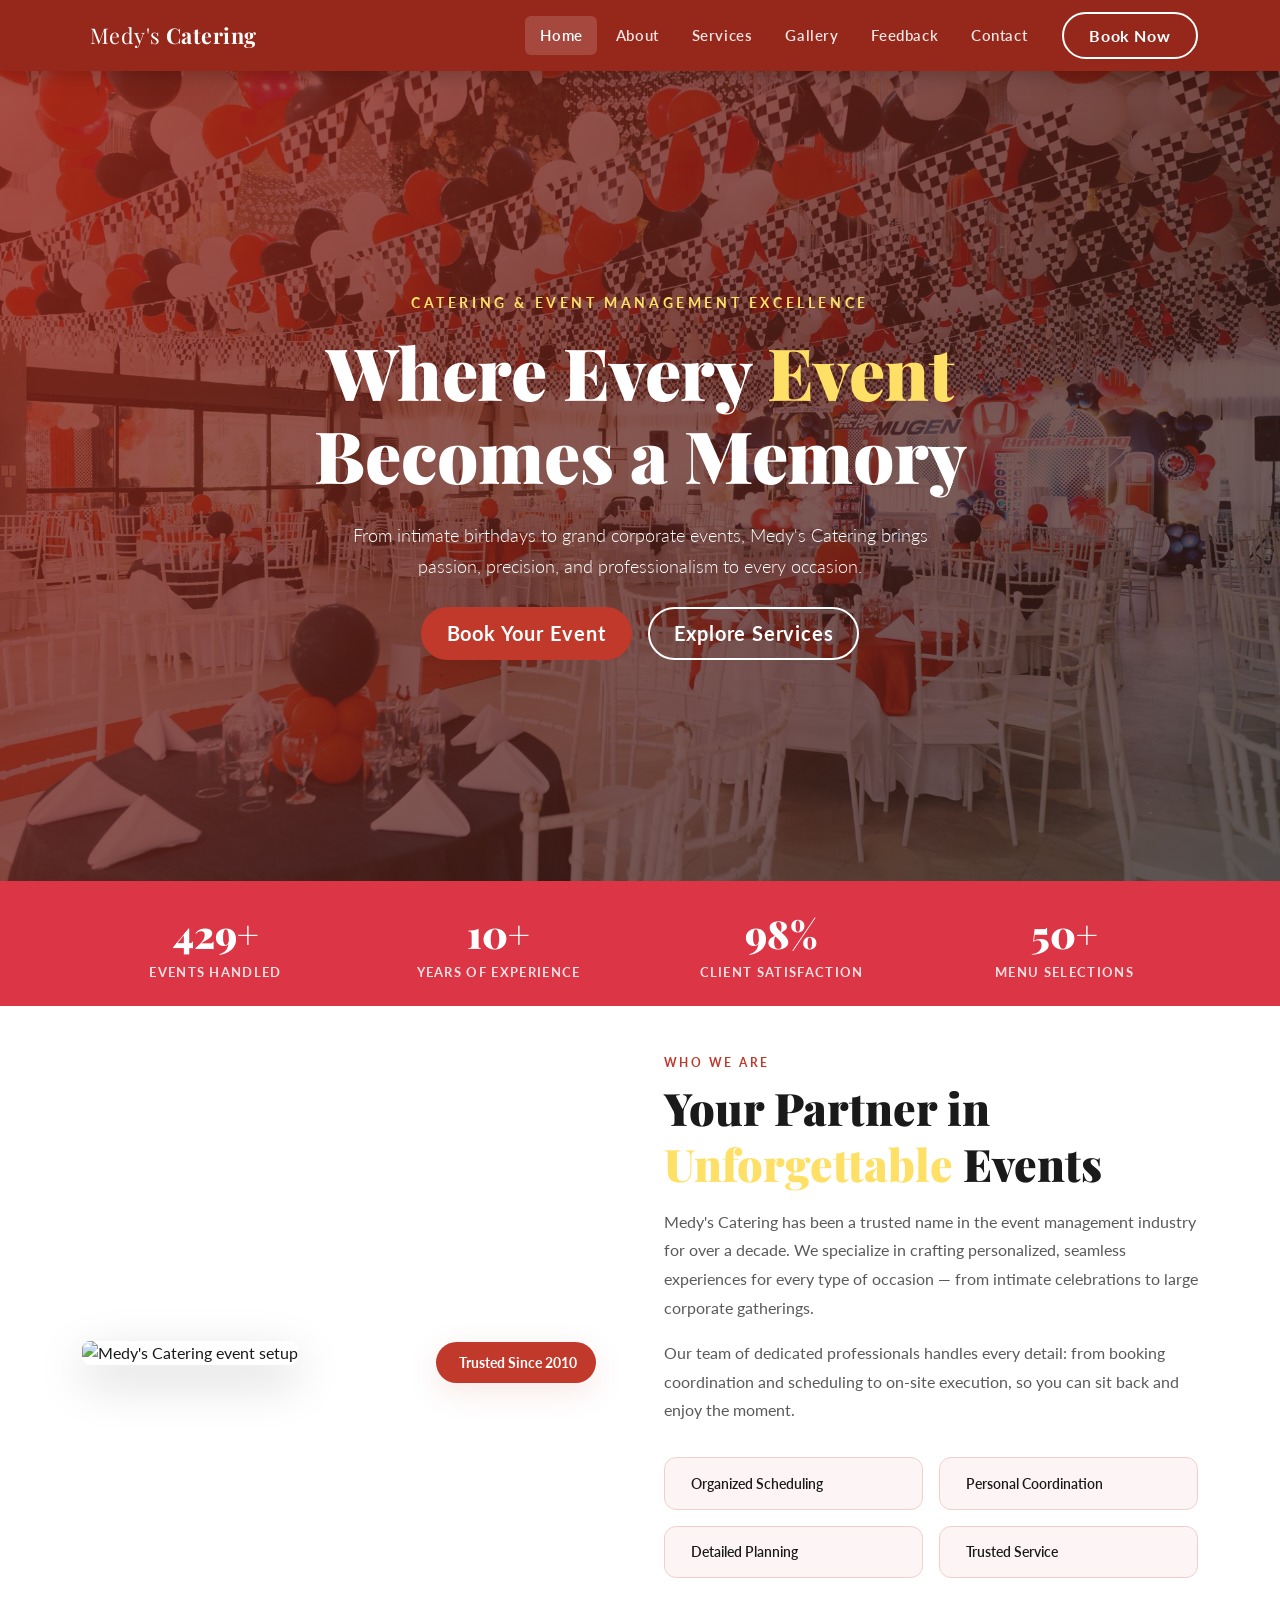
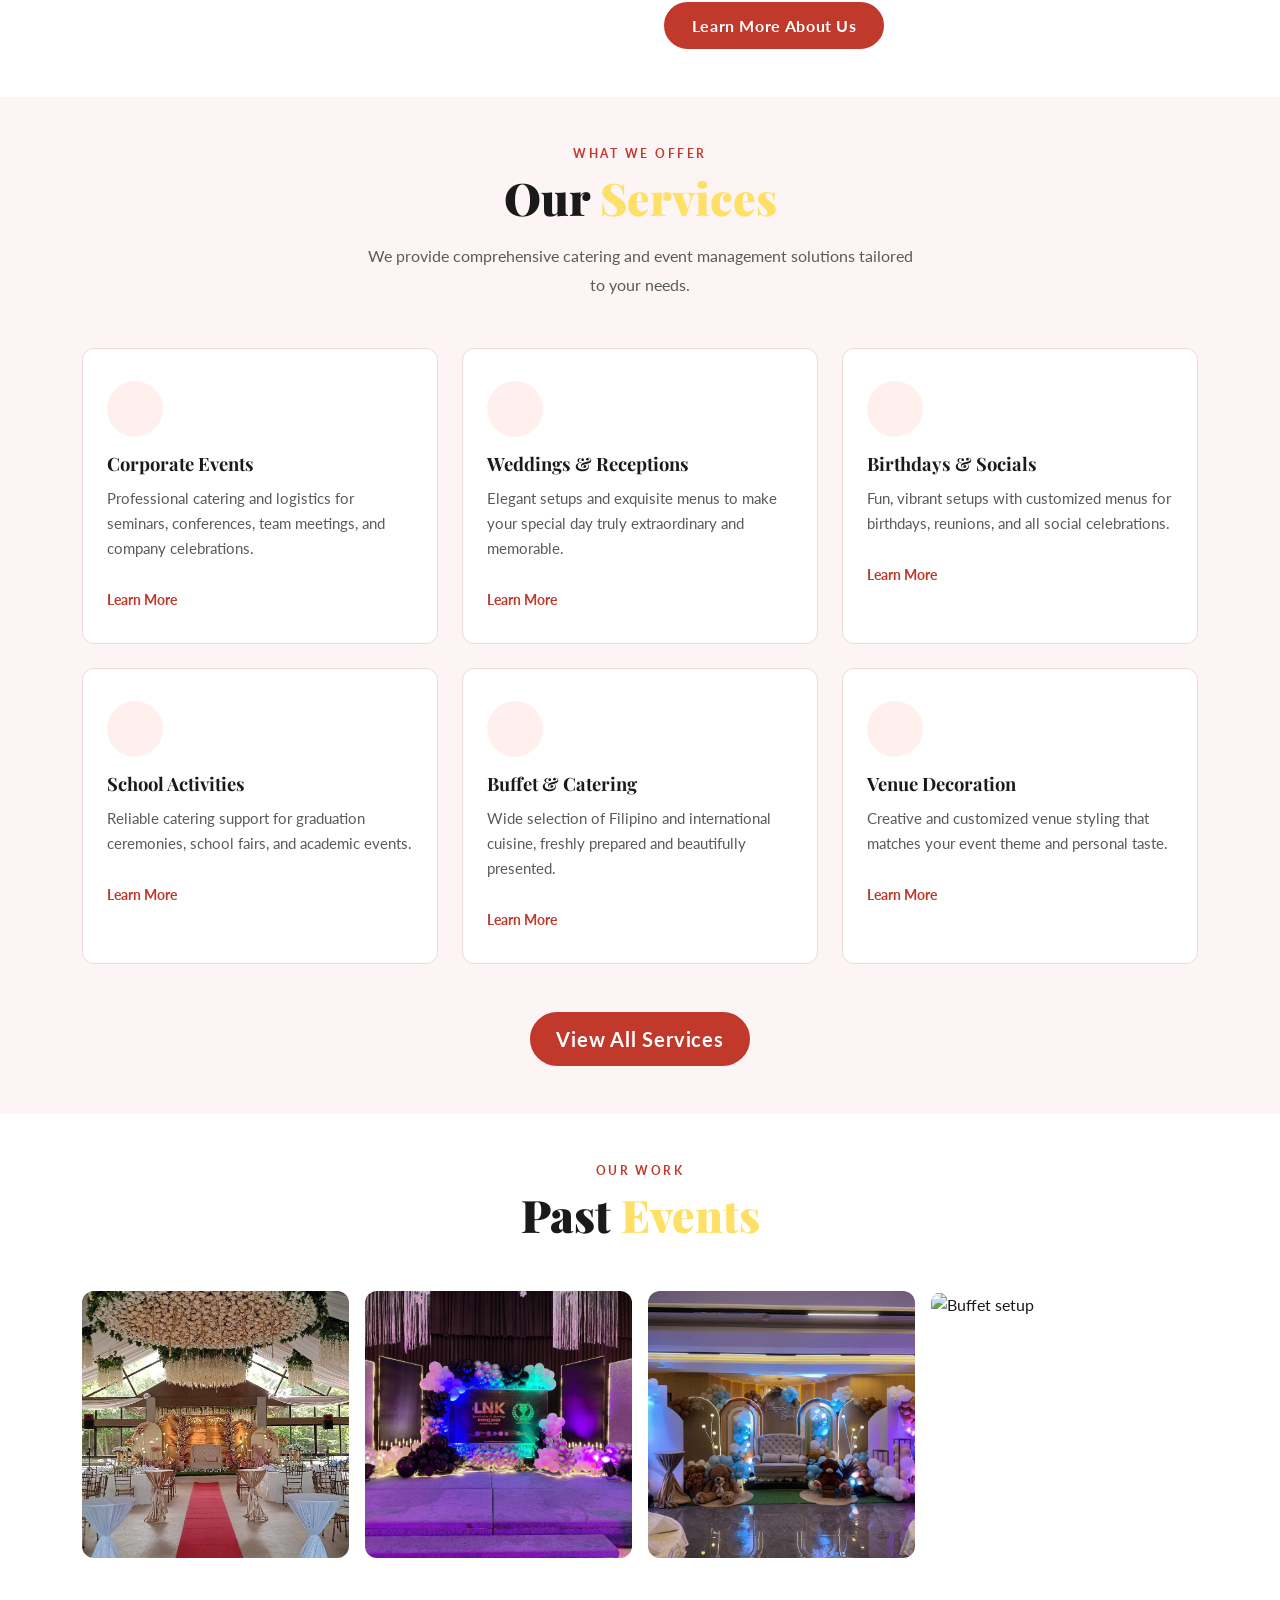
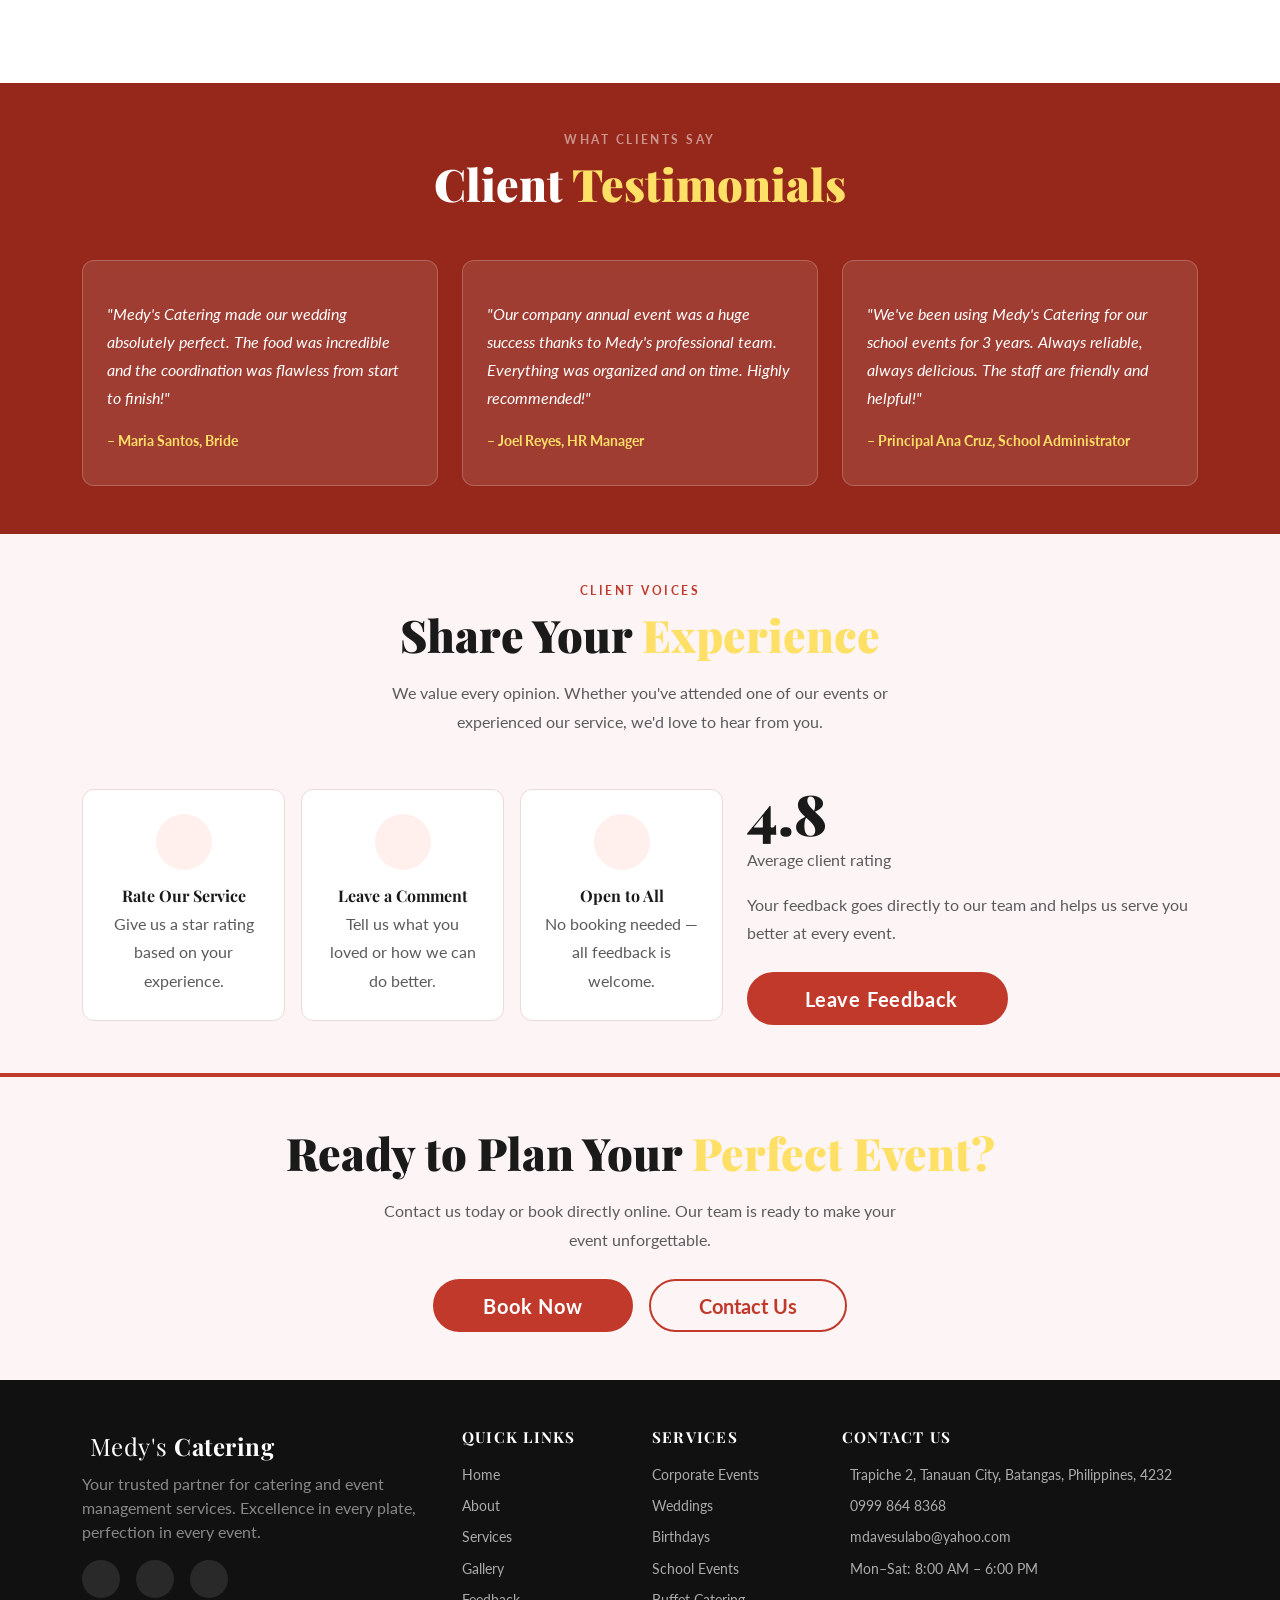
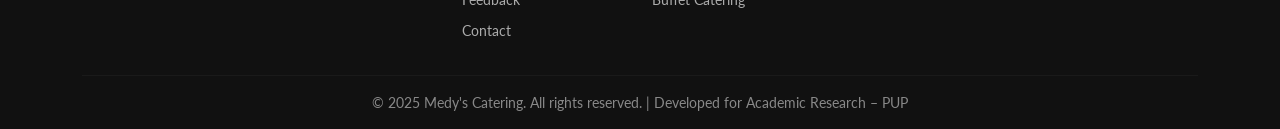
==== commit 9abe3e7a: "removing" ====
--- a/index.html
+++ b/index.html
@@ -89,7 +89,6 @@
           <div class="mc-img-frame">
             <img src="https://images.unsplash.com/photo-1555244162-803834f70033?w=800&q=80"
               alt="Medy's Catering event setup" class="img-fluid rounded-3 shadow-lg" />
-            <!-- ^^^ COMMENT: Replace src above with actual past event photo from Medy's Catering ^^^ -->
             <div class="mc-img-badge">
               <i class="bi bi-star-fill me-1"></i> Trusted Since 2010
             </div>
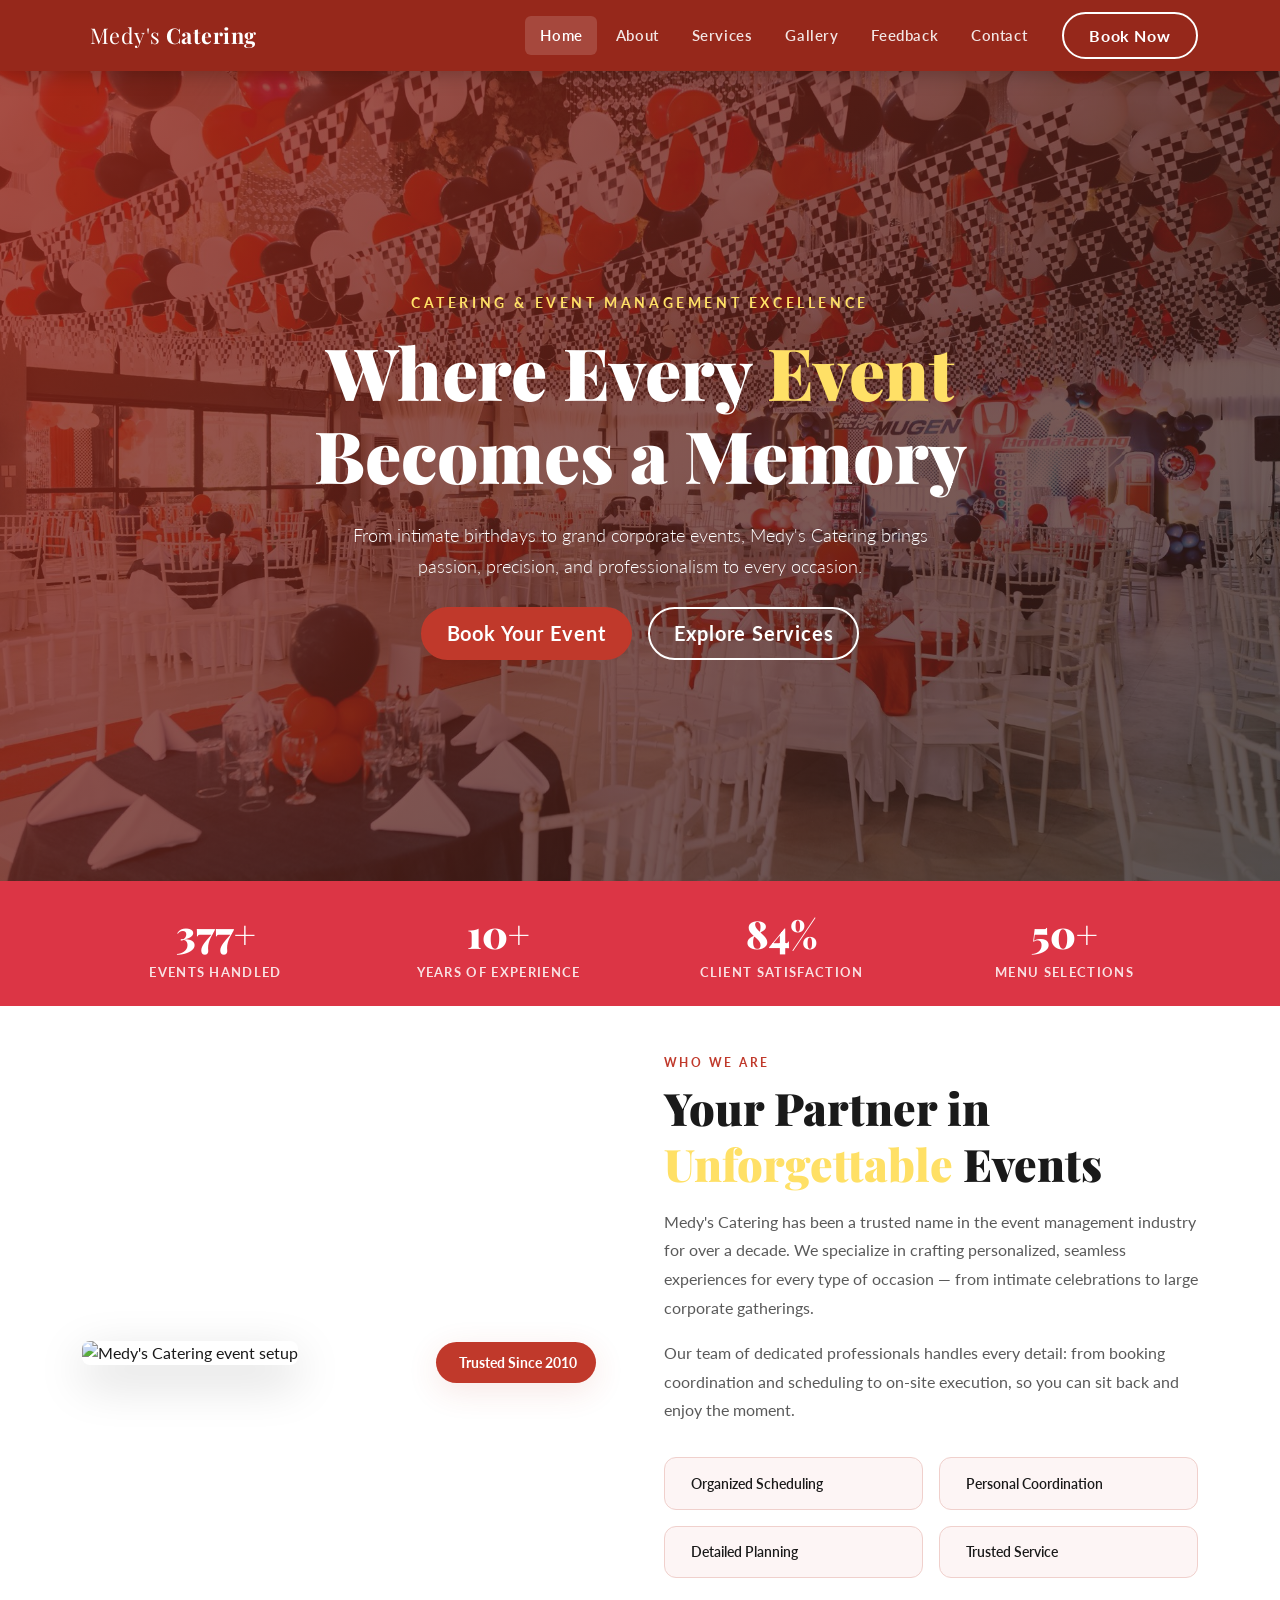
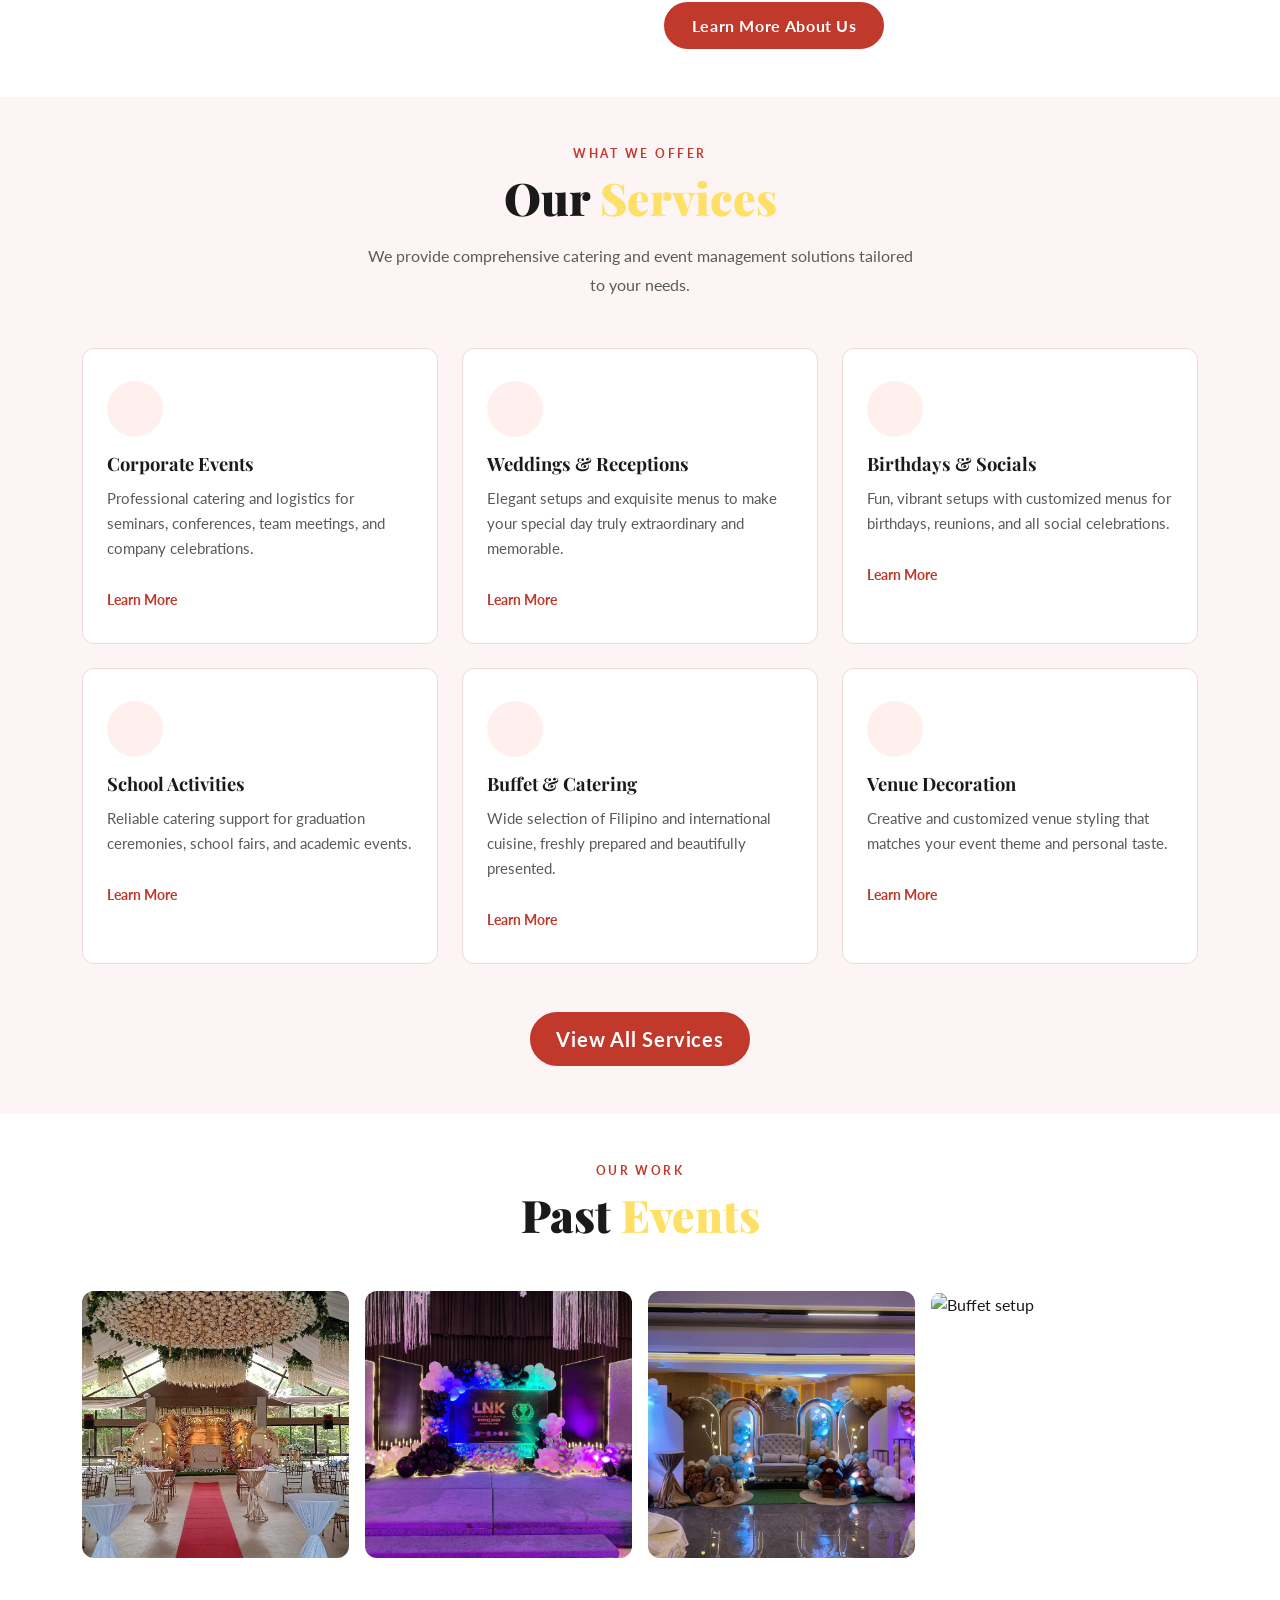
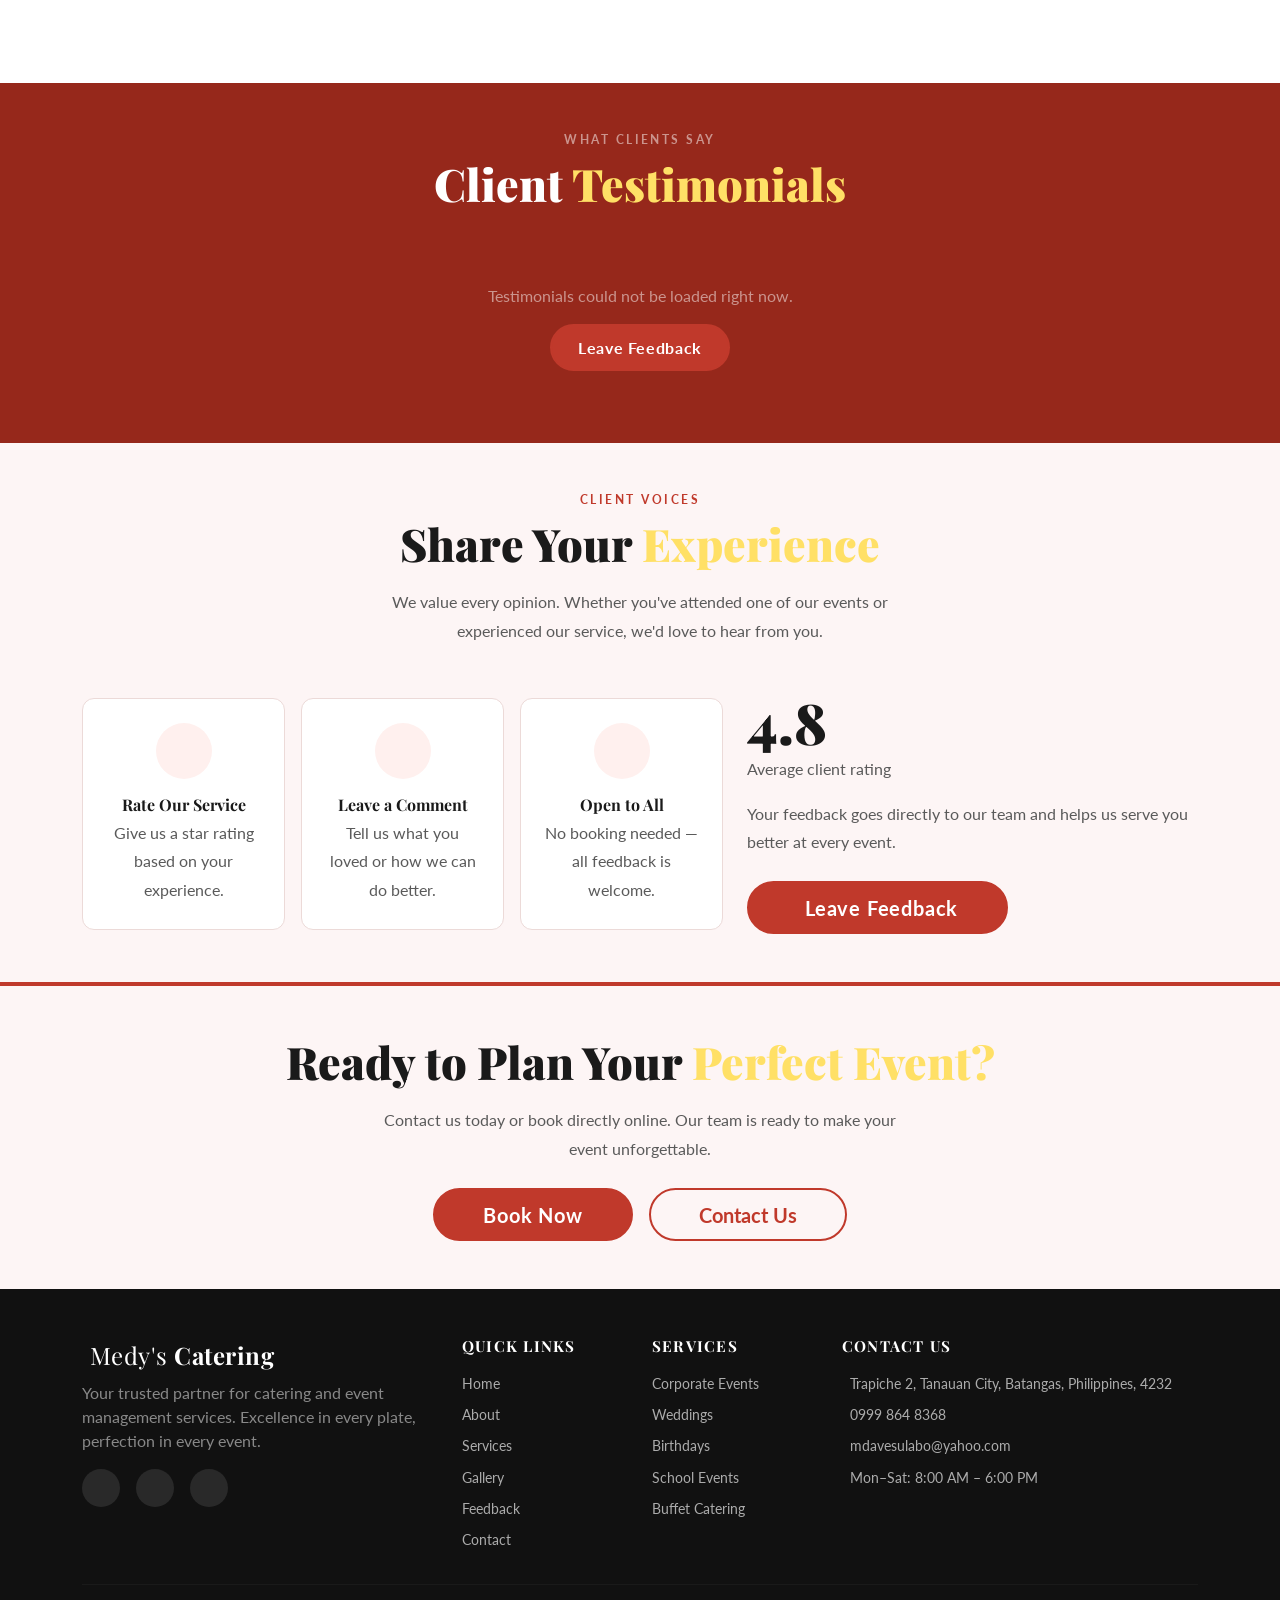
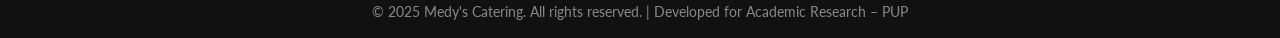
==== commit c59f2e77: "adding database" ====
--- a/index.html
+++ b/index.html
@@ -257,33 +257,9 @@
         <p class="mc-section-pre text-white-50">What Clients Say</p>
         <h2 class="mc-section-title text-white">Client <span style="color:#ffe066">Testimonials</span></h2>
       </div>
-      <div class="row g-4">
-        <div class="col-md-4">
-          <div class="mc-testimonial-card">
-            <div class="mc-stars mb-2"><i class="bi bi-star-fill"></i><i class="bi bi-star-fill"></i><i
-                class="bi bi-star-fill"></i><i class="bi bi-star-fill"></i><i class="bi bi-star-fill"></i></div>
-            <p>"Medy's Catering made our wedding absolutely perfect. The food was incredible and the coordination was
-              flawless from start to finish!"</p>
-            <div class="mc-testimonial-author">– Maria Santos, Bride</div>
-          </div>
-        </div>
-        <div class="col-md-4">
-          <div class="mc-testimonial-card">
-            <div class="mc-stars mb-2"><i class="bi bi-star-fill"></i><i class="bi bi-star-fill"></i><i
-                class="bi bi-star-fill"></i><i class="bi bi-star-fill"></i><i class="bi bi-star-fill"></i></div>
-            <p>"Our company annual event was a huge success thanks to Medy's professional team. Everything was organized
-              and on time. Highly recommended!"</p>
-            <div class="mc-testimonial-author">– Joel Reyes, HR Manager</div>
-          </div>
-        </div>
-        <div class="col-md-4">
-          <div class="mc-testimonial-card">
-            <div class="mc-stars mb-2"><i class="bi bi-star-fill"></i><i class="bi bi-star-fill"></i><i
-                class="bi bi-star-fill"></i><i class="bi bi-star-fill"></i><i class="bi bi-star-half"></i></div>
-            <p>"We've been using Medy's Catering for our school events for 3 years. Always reliable, always delicious.
-              The staff are friendly and helpful!"</p>
-            <div class="mc-testimonial-author">– Principal Ana Cruz, School Administrator</div>
-          </div>
+      <div class="row g-4" id="testimonialsGrid">
+        <div class="col-12 text-center py-4 text-white-50">
+          <span class="spinner-border spinner-border-sm me-2"></span>Loading testimonials…
         </div>
       </div>
     </div>
@@ -326,13 +302,13 @@
         </div>
         <div class="col-lg-5 text-center text-lg-start">
           <div class="mc-avg-display mb-3 d-inline-block">
-            <span
+            <span id="avgRatingNum"
               style="font-family:'Playfair Display',serif; font-size:3.5rem; font-weight:900; color:var(--mc-dark); line-height:1">4.8</span>
-            <span class="d-block" style="color:var(--mc-gold); font-size:1.4rem; margin-top:0.25rem">
+            <span id="avgRatingStars" class="d-block" style="color:var(--mc-gold); font-size:1.4rem; margin-top:0.25rem">
               <i class="bi bi-star-fill"></i><i class="bi bi-star-fill"></i><i class="bi bi-star-fill"></i>
               <i class="bi bi-star-fill"></i><i class="bi bi-star-half"></i>
             </span>
-            <p class="mc-body-text small mt-1 mb-0">Average client rating</p>
+            <p id="avgRatingCount" class="mc-body-text small mt-1 mb-0">Average client rating</p>
           </div>
           <p class="mc-body-text mb-4">Your feedback goes directly to our team and helps us serve you better at every
             event.</p>
@@ -412,6 +388,61 @@
 
   <script src="https://cdnjs.cloudflare.com/ajax/libs/bootstrap/5.3.2/js/bootstrap.bundle.min.js"></script>
   <script src="assets/script.js"></script>
+  <script>
+    (async function loadTestimonials() {
+      function escHtml(s) {
+        return String(s)
+          .replace(/&/g, '&amp;').replace(/</g, '&lt;')
+          .replace(/>/g, '&gt;').replace(/"/g, '&quot;');
+      }
+
+      function renderStars(n) {
+        const full  = Math.floor(n);
+        const half  = (n - full) >= 0.5 ? 1 : 0;
+        const empty = 5 - full - half;
+        return '<i class="bi bi-star-fill"></i>'.repeat(full)
+          + (half  ? '<i class="bi bi-star-half"></i>' : '')
+          + '<i class="bi bi-star"></i>'.repeat(empty);
+      }
+
+      const grid = document.getElementById('testimonialsGrid');
+      try {
+        const data = await fetch(API + '/feedback/public', {
+          headers: { 'Accept': 'application/json' }
+        }).then(r => r.json());
+
+        if (data.items && data.items.length) {
+          grid.innerHTML = data.items.map(f => `
+            <div class="col-md-4">
+              <div class="mc-testimonial-card">
+                <div class="mc-stars mb-2">${renderStars(f.star_rating)}</div>
+                <p>"${escHtml(f.comments)}"</p>
+                <div class="mc-testimonial-author">– ${escHtml(f.client_name)}${f.event_type ? ', ' + escHtml(f.event_type) : ''}</div>
+              </div>
+            </div>`).join('');
+        } else {
+          grid.innerHTML = `
+            <div class="col-12 text-center py-4">
+              <p class="text-white-50 mb-3">No testimonials yet — be the first!</p>
+              <a href="feedback.html" class="btn mc-btn-primary">Leave Feedback</a>
+            </div>`;
+        }
+
+        if (data.avg_rating) {
+          document.getElementById('avgRatingNum').textContent   = data.avg_rating;
+          document.getElementById('avgRatingStars').innerHTML   = renderStars(data.avg_rating);
+          document.getElementById('avgRatingCount').textContent =
+            `Average rating from ${data.total_count} client${data.total_count !== 1 ? 's' : ''}`;
+        }
+      } catch (e) {
+        grid.innerHTML = `
+          <div class="col-12 text-center py-4">
+            <p class="text-white-50 mb-3">Testimonials could not be loaded right now.</p>
+            <a href="feedback.html" class="btn mc-btn-primary">Leave Feedback</a>
+          </div>`;
+      }
+    })();
+  </script>
 </body>
 
 </html>
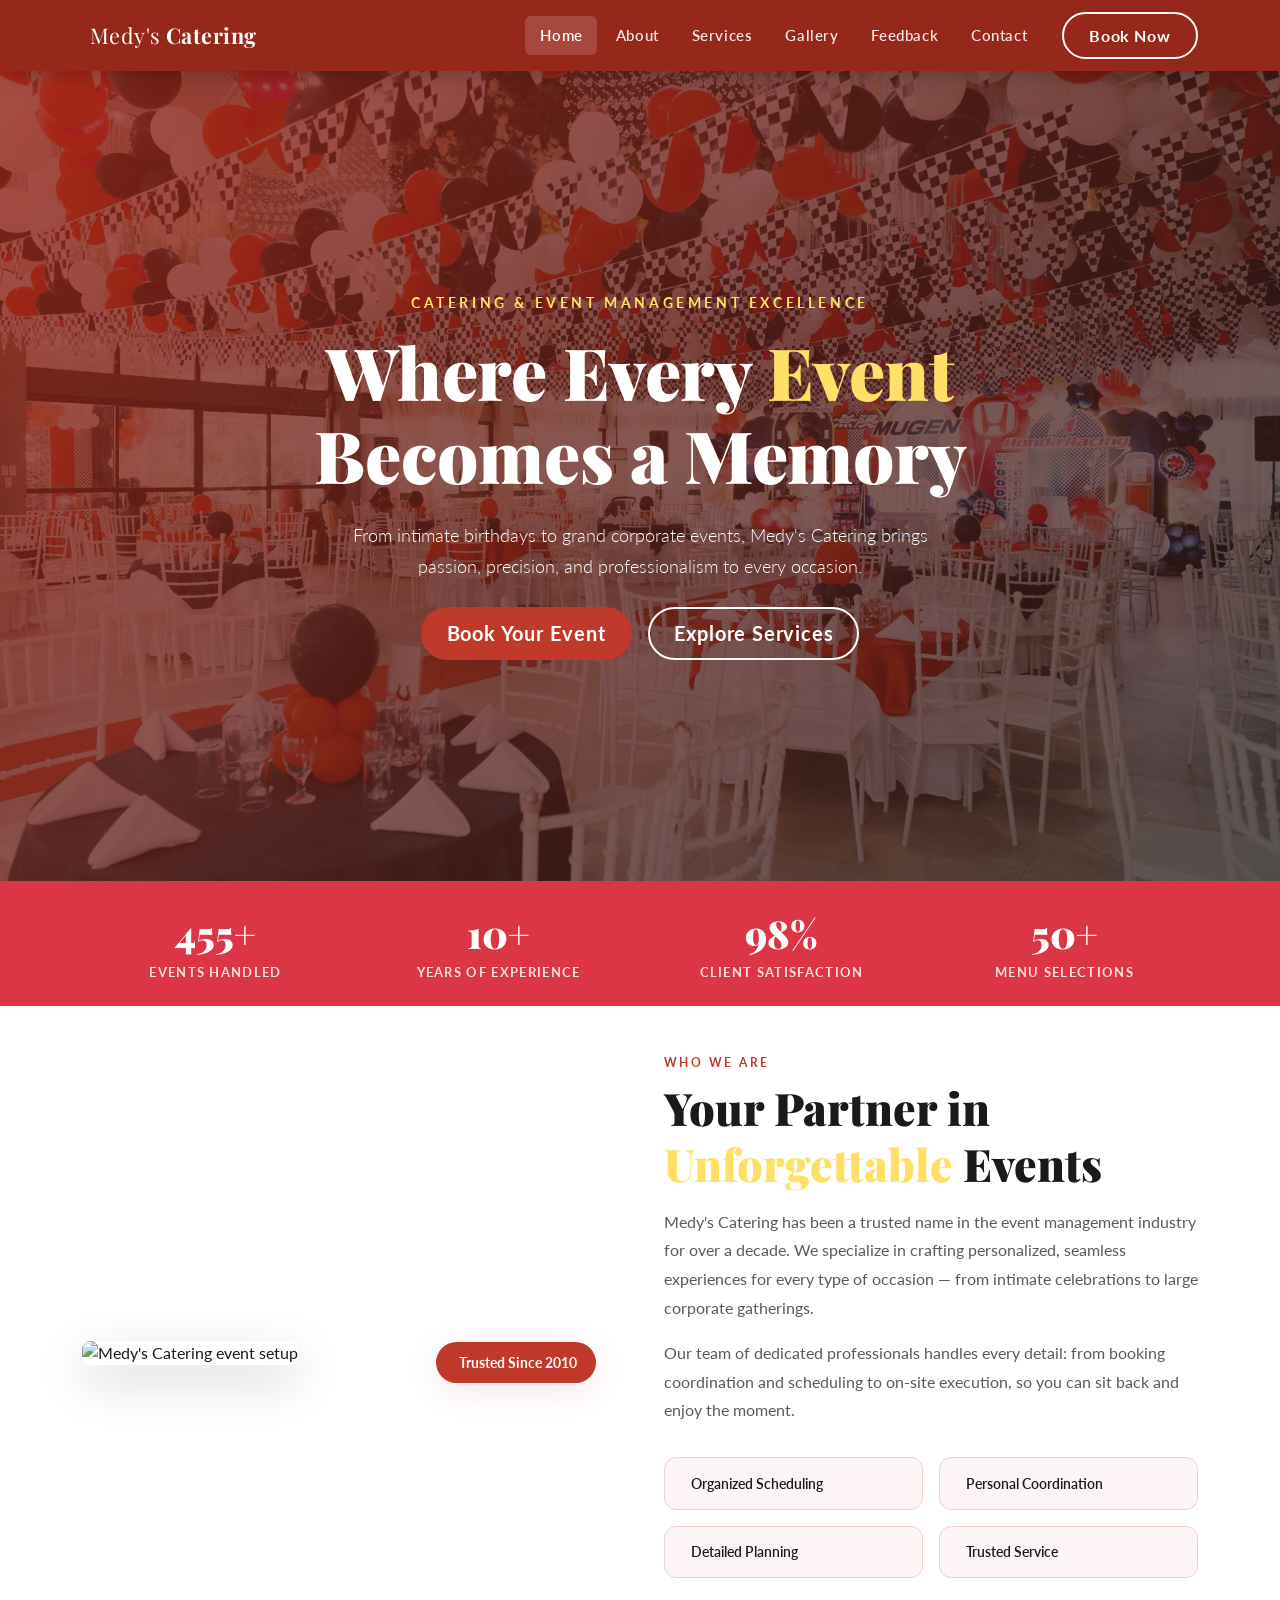
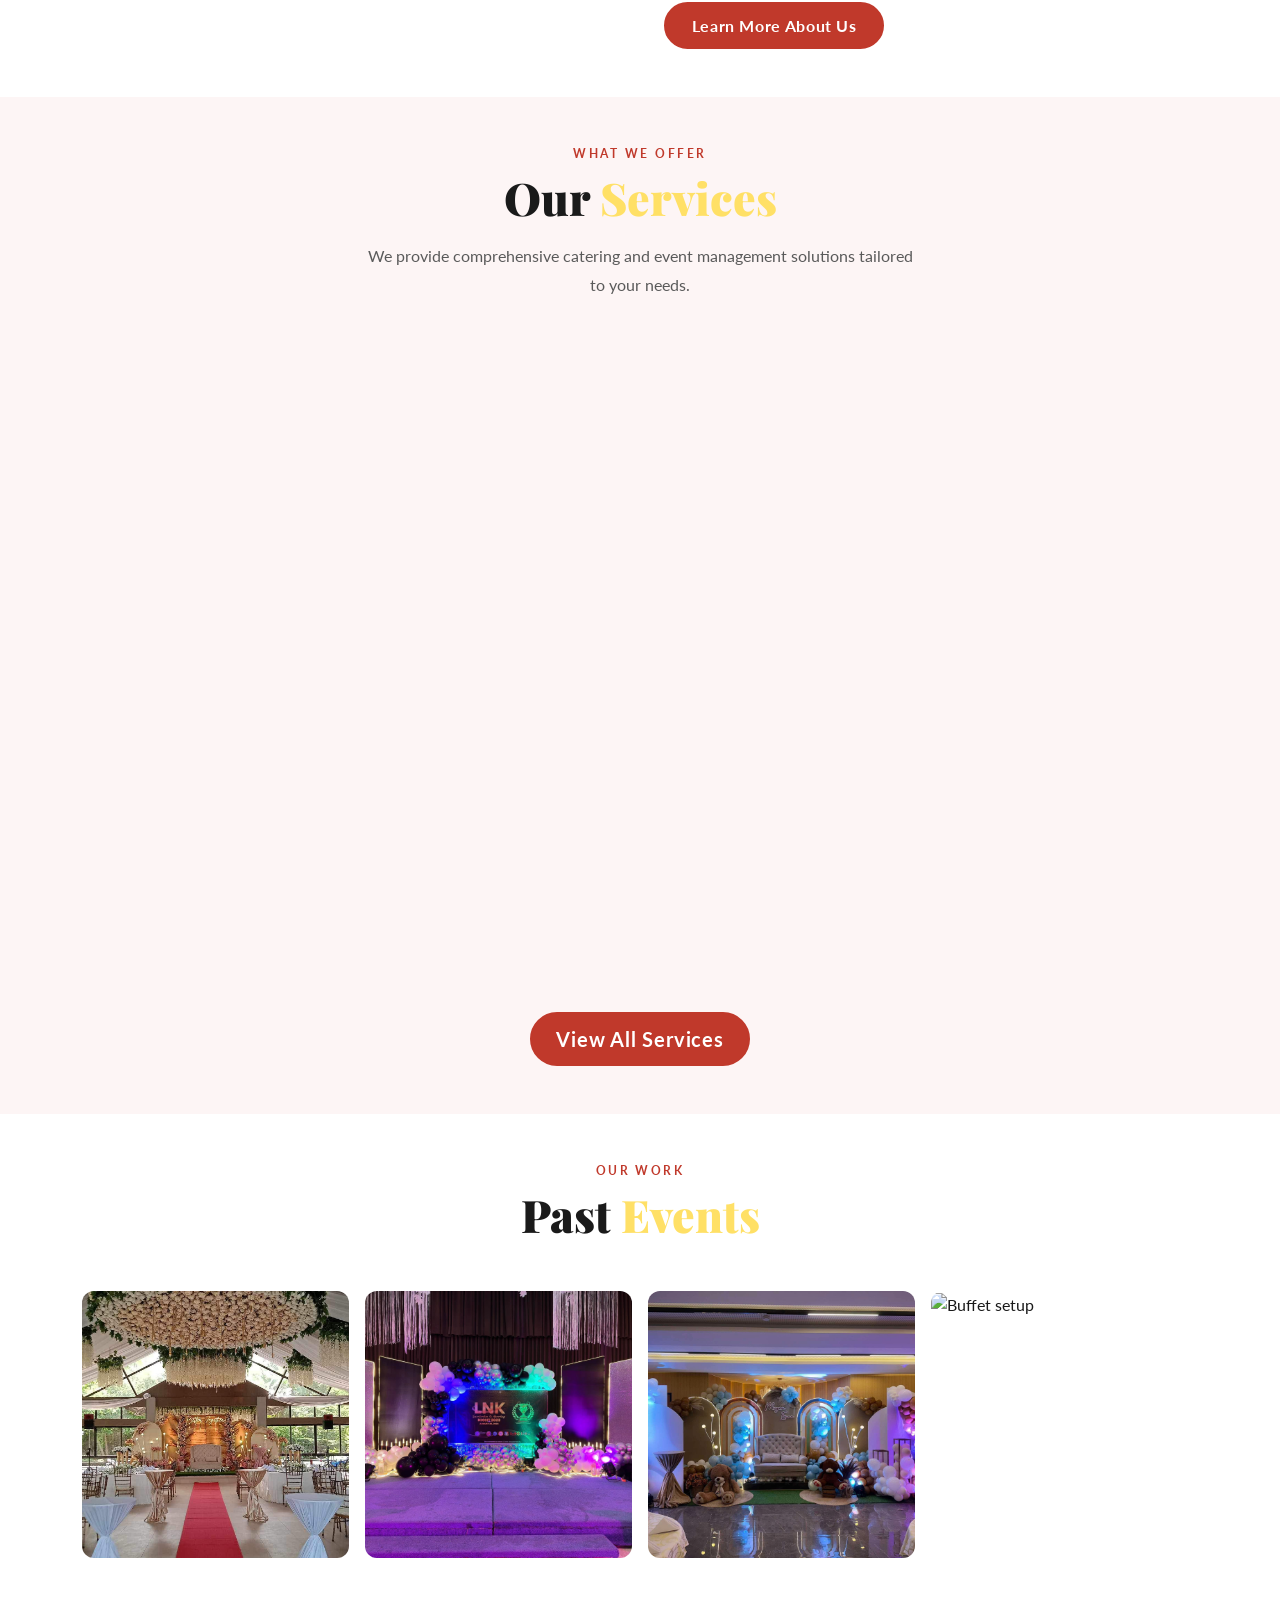
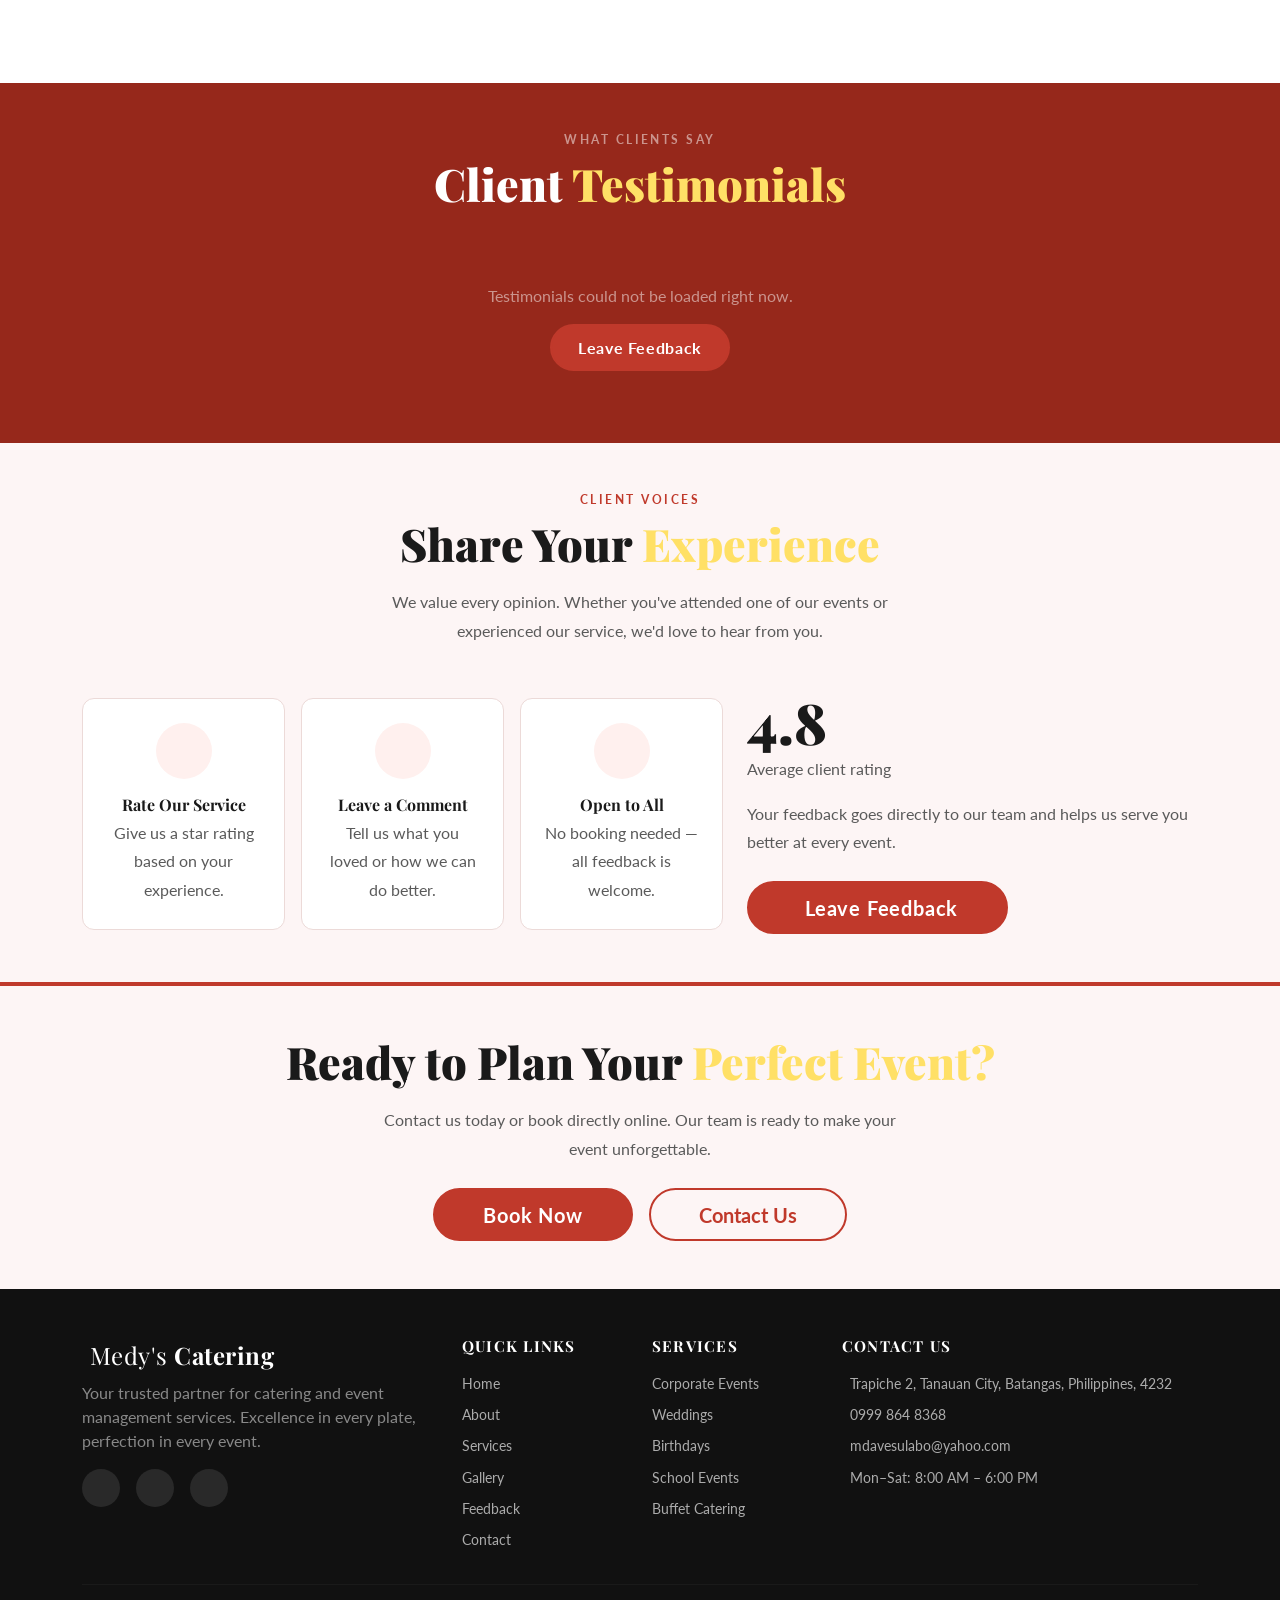
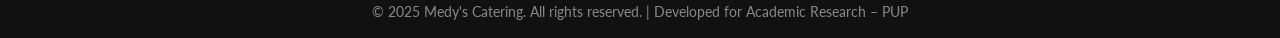
==== commit 12799c12: "doing some changes about feedback" ====
--- a/index.html
+++ b/index.html
@@ -304,7 +304,8 @@
           <div class="mc-avg-display mb-3 d-inline-block">
             <span id="avgRatingNum"
               style="font-family:'Playfair Display',serif; font-size:3.5rem; font-weight:900; color:var(--mc-dark); line-height:1">4.8</span>
-            <span id="avgRatingStars" class="d-block" style="color:var(--mc-gold); font-size:1.4rem; margin-top:0.25rem">
+            <span id="avgRatingStars" class="d-block"
+              style="color:var(--mc-gold); font-size:1.4rem; margin-top:0.25rem">
               <i class="bi bi-star-fill"></i><i class="bi bi-star-fill"></i><i class="bi bi-star-fill"></i>
               <i class="bi bi-star-fill"></i><i class="bi bi-star-half"></i>
             </span>
@@ -397,11 +398,11 @@
       }
 
       function renderStars(n) {
-        const full  = Math.floor(n);
-        const half  = (n - full) >= 0.5 ? 1 : 0;
+        const full = Math.floor(n);
+        const half = (n - full) >= 0.5 ? 1 : 0;
         const empty = 5 - full - half;
         return '<i class="bi bi-star-fill"></i>'.repeat(full)
-          + (half  ? '<i class="bi bi-star-half"></i>' : '')
+          + (half ? '<i class="bi bi-star-half"></i>' : '')
           + '<i class="bi bi-star"></i>'.repeat(empty);
       }
 
@@ -429,8 +430,8 @@
         }
 
         if (data.avg_rating) {
-          document.getElementById('avgRatingNum').textContent   = data.avg_rating;
-          document.getElementById('avgRatingStars').innerHTML   = renderStars(data.avg_rating);
+          document.getElementById('avgRatingNum').textContent = data.avg_rating;
+          document.getElementById('avgRatingStars').innerHTML = renderStars(data.avg_rating);
           document.getElementById('avgRatingCount').textContent =
             `Average rating from ${data.total_count} client${data.total_count !== 1 ? 's' : ''}`;
         }
